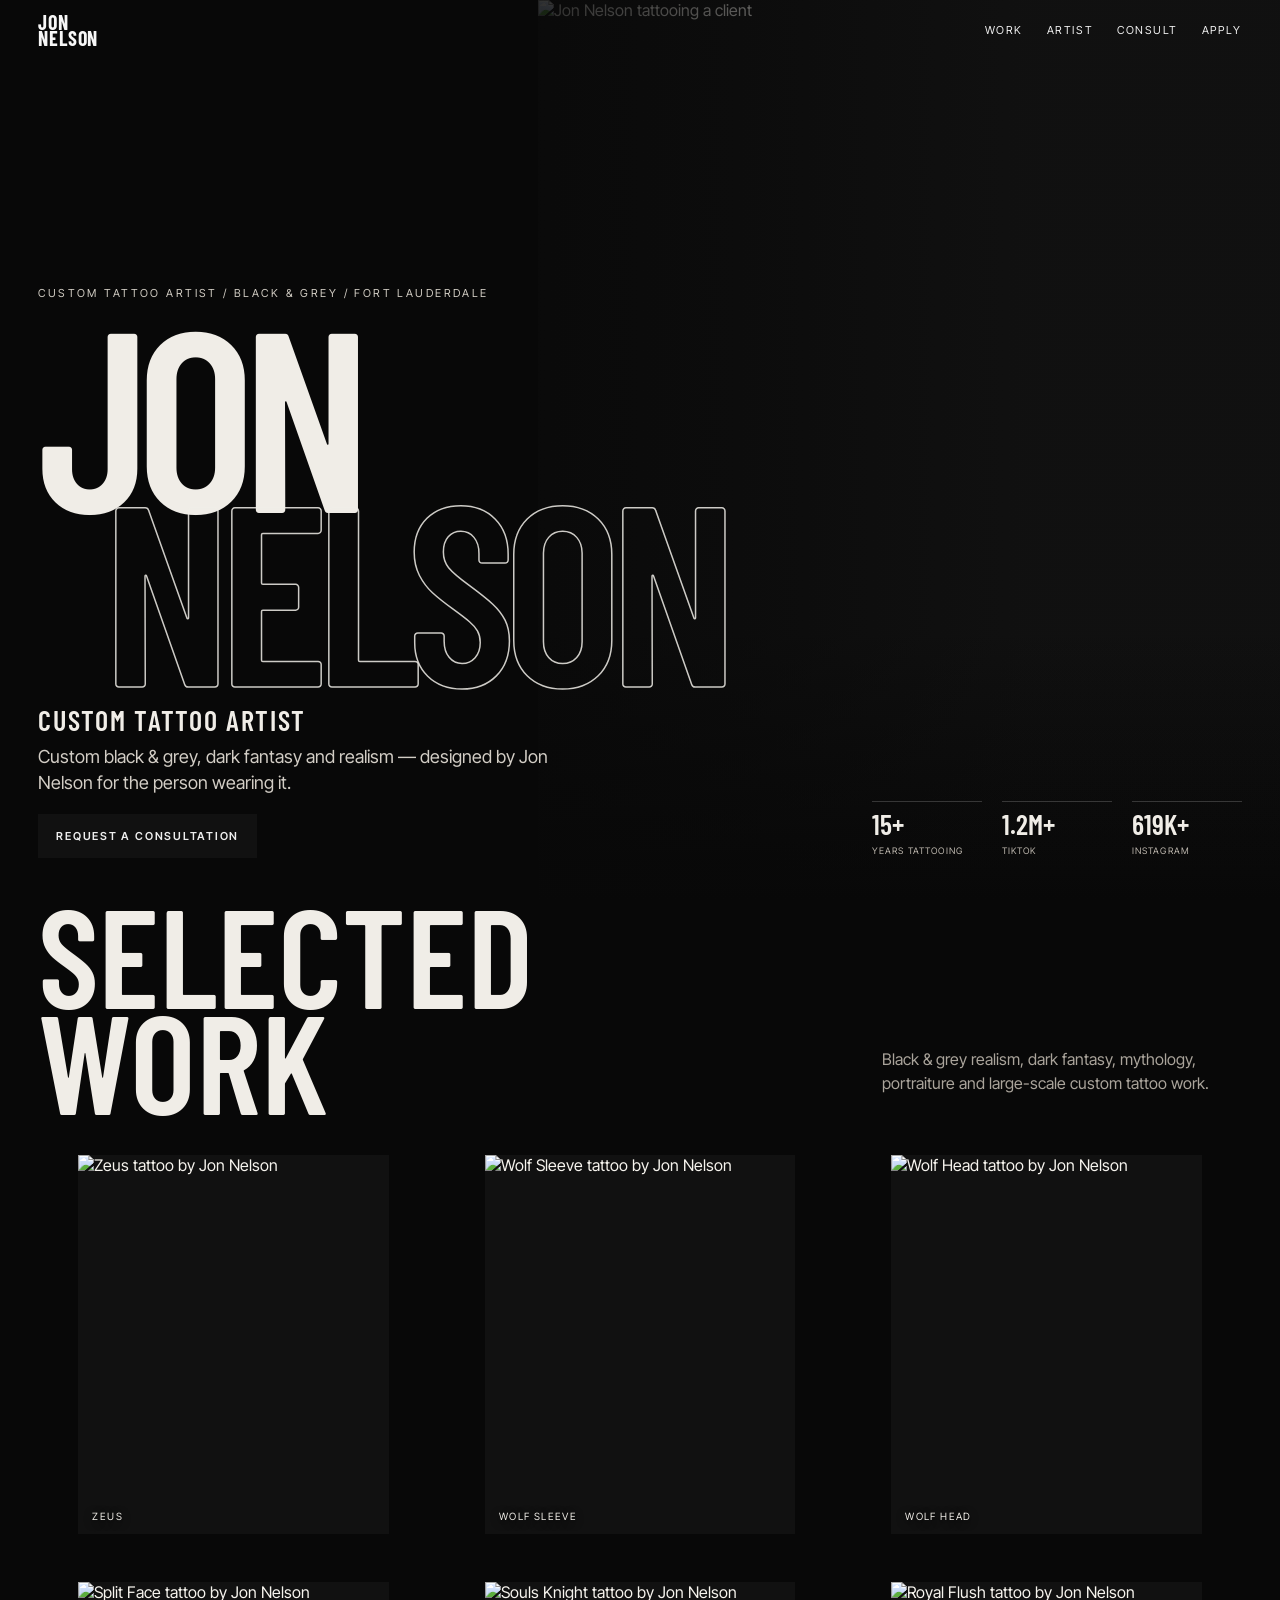
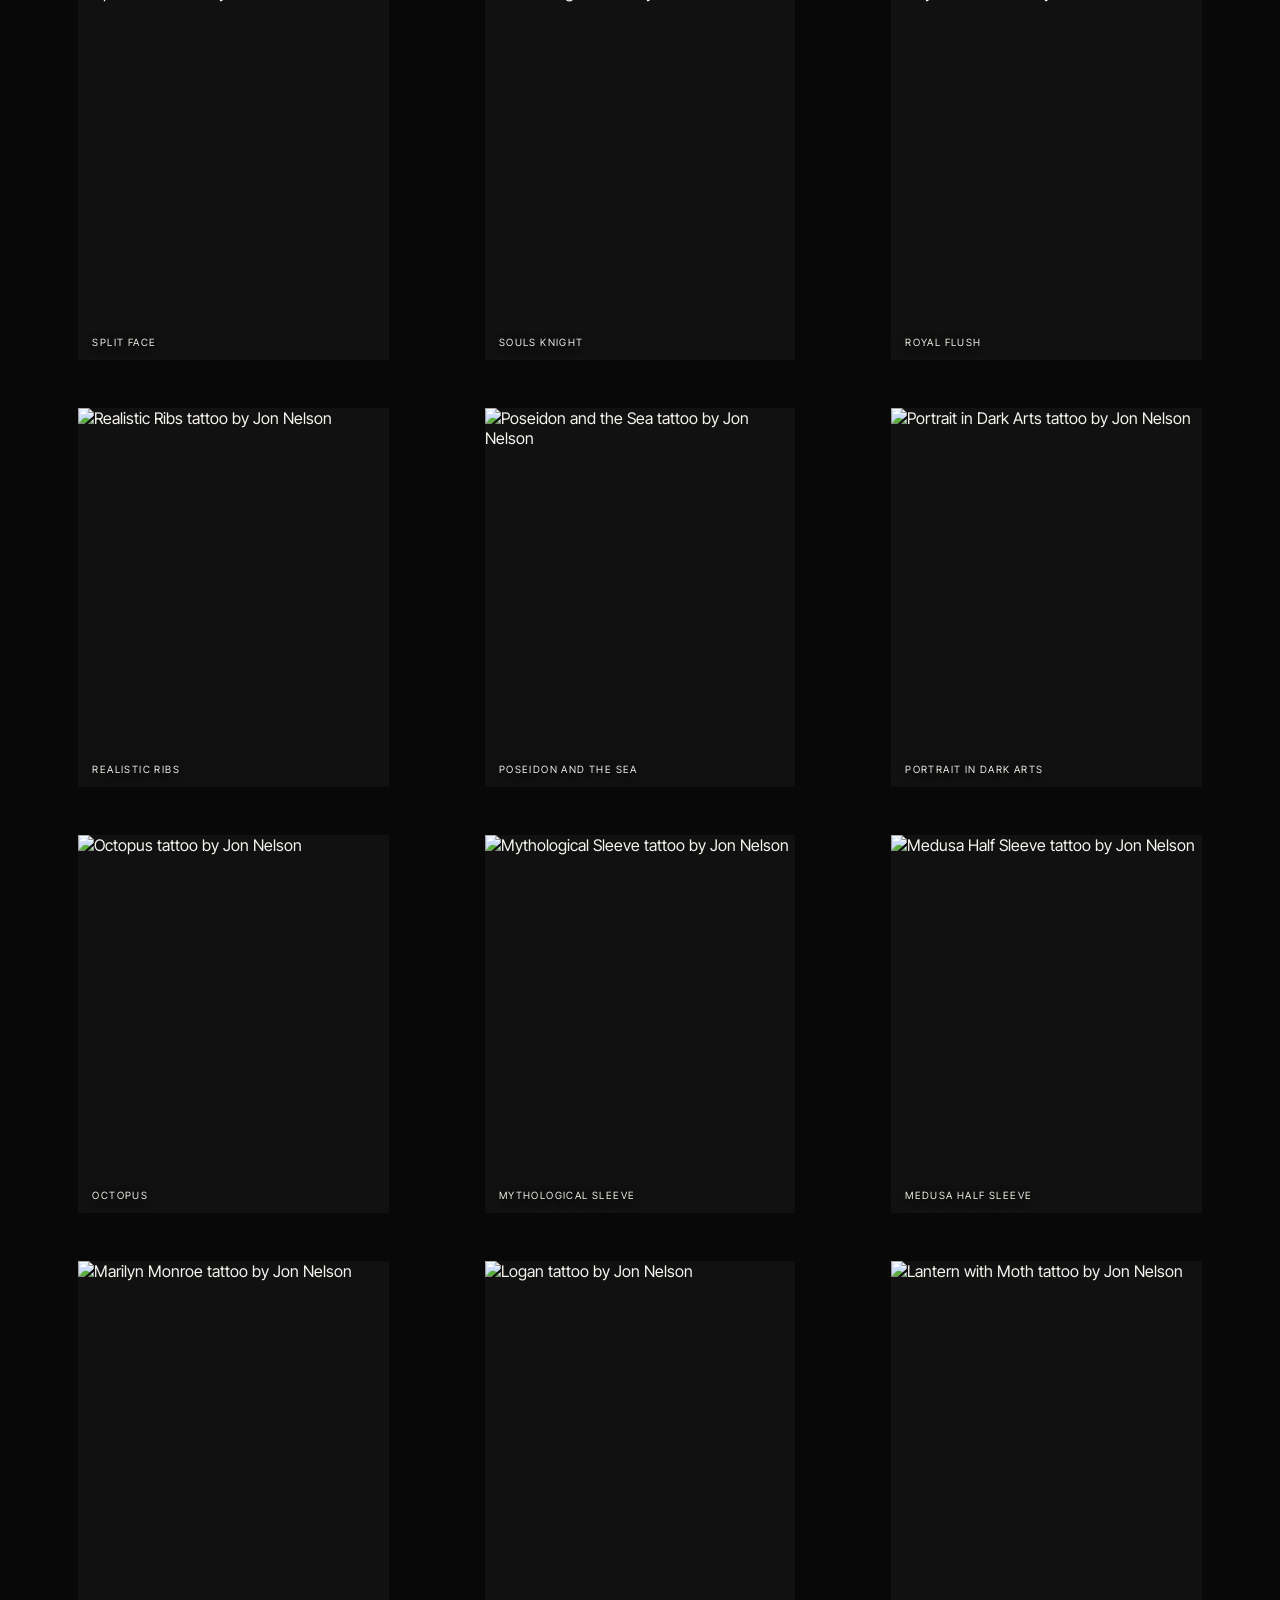
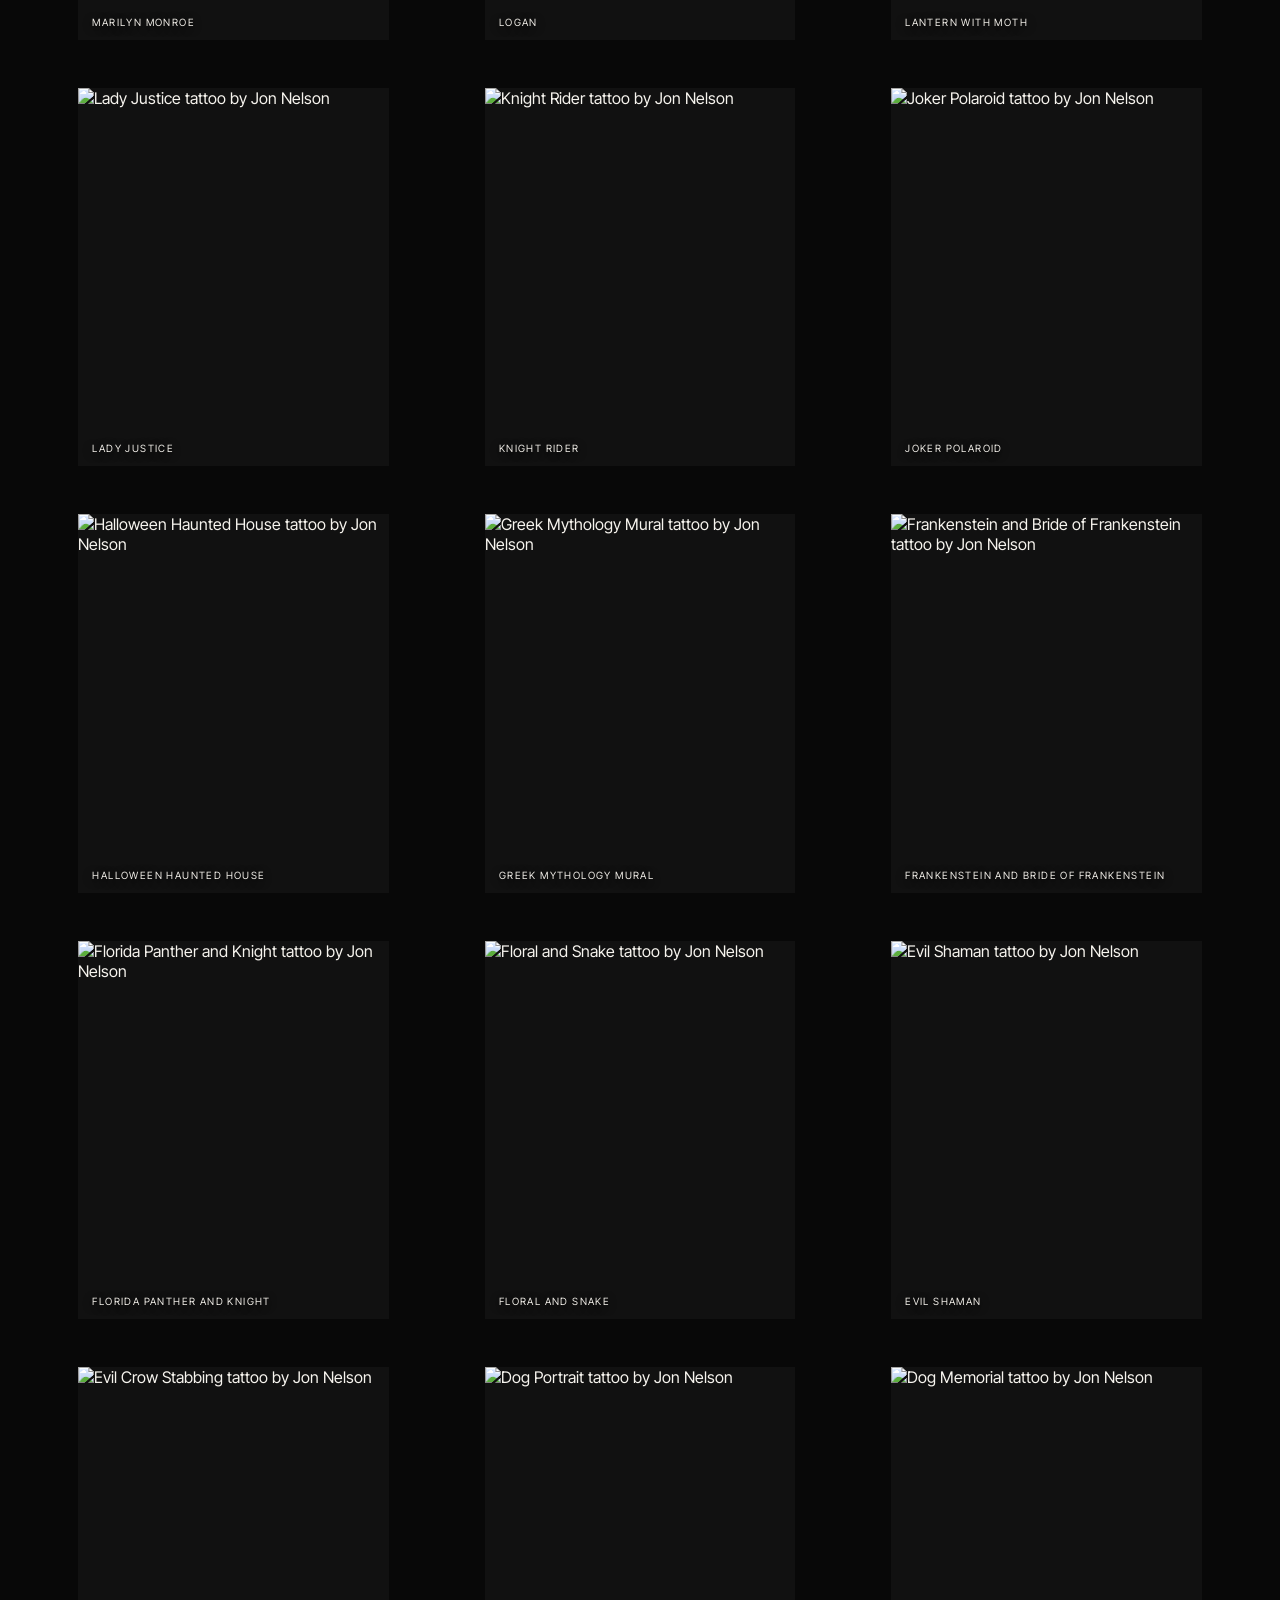
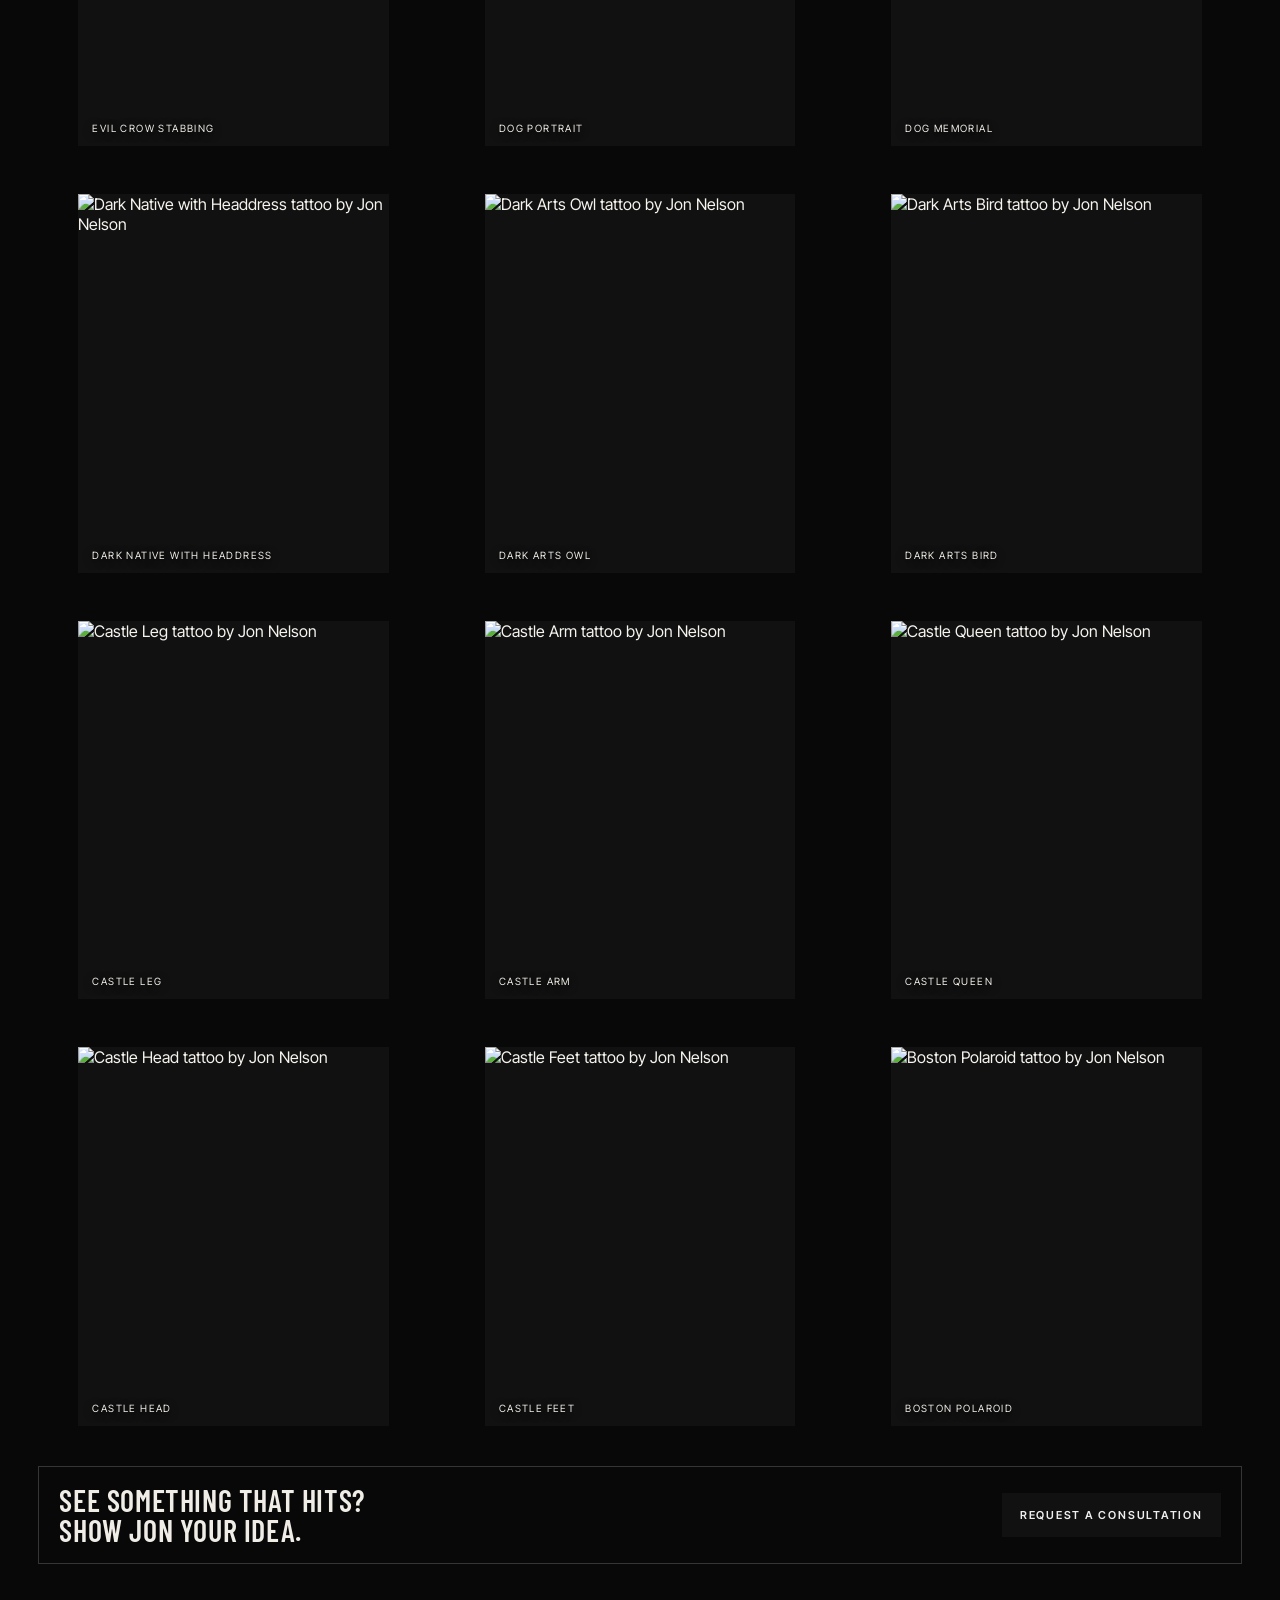
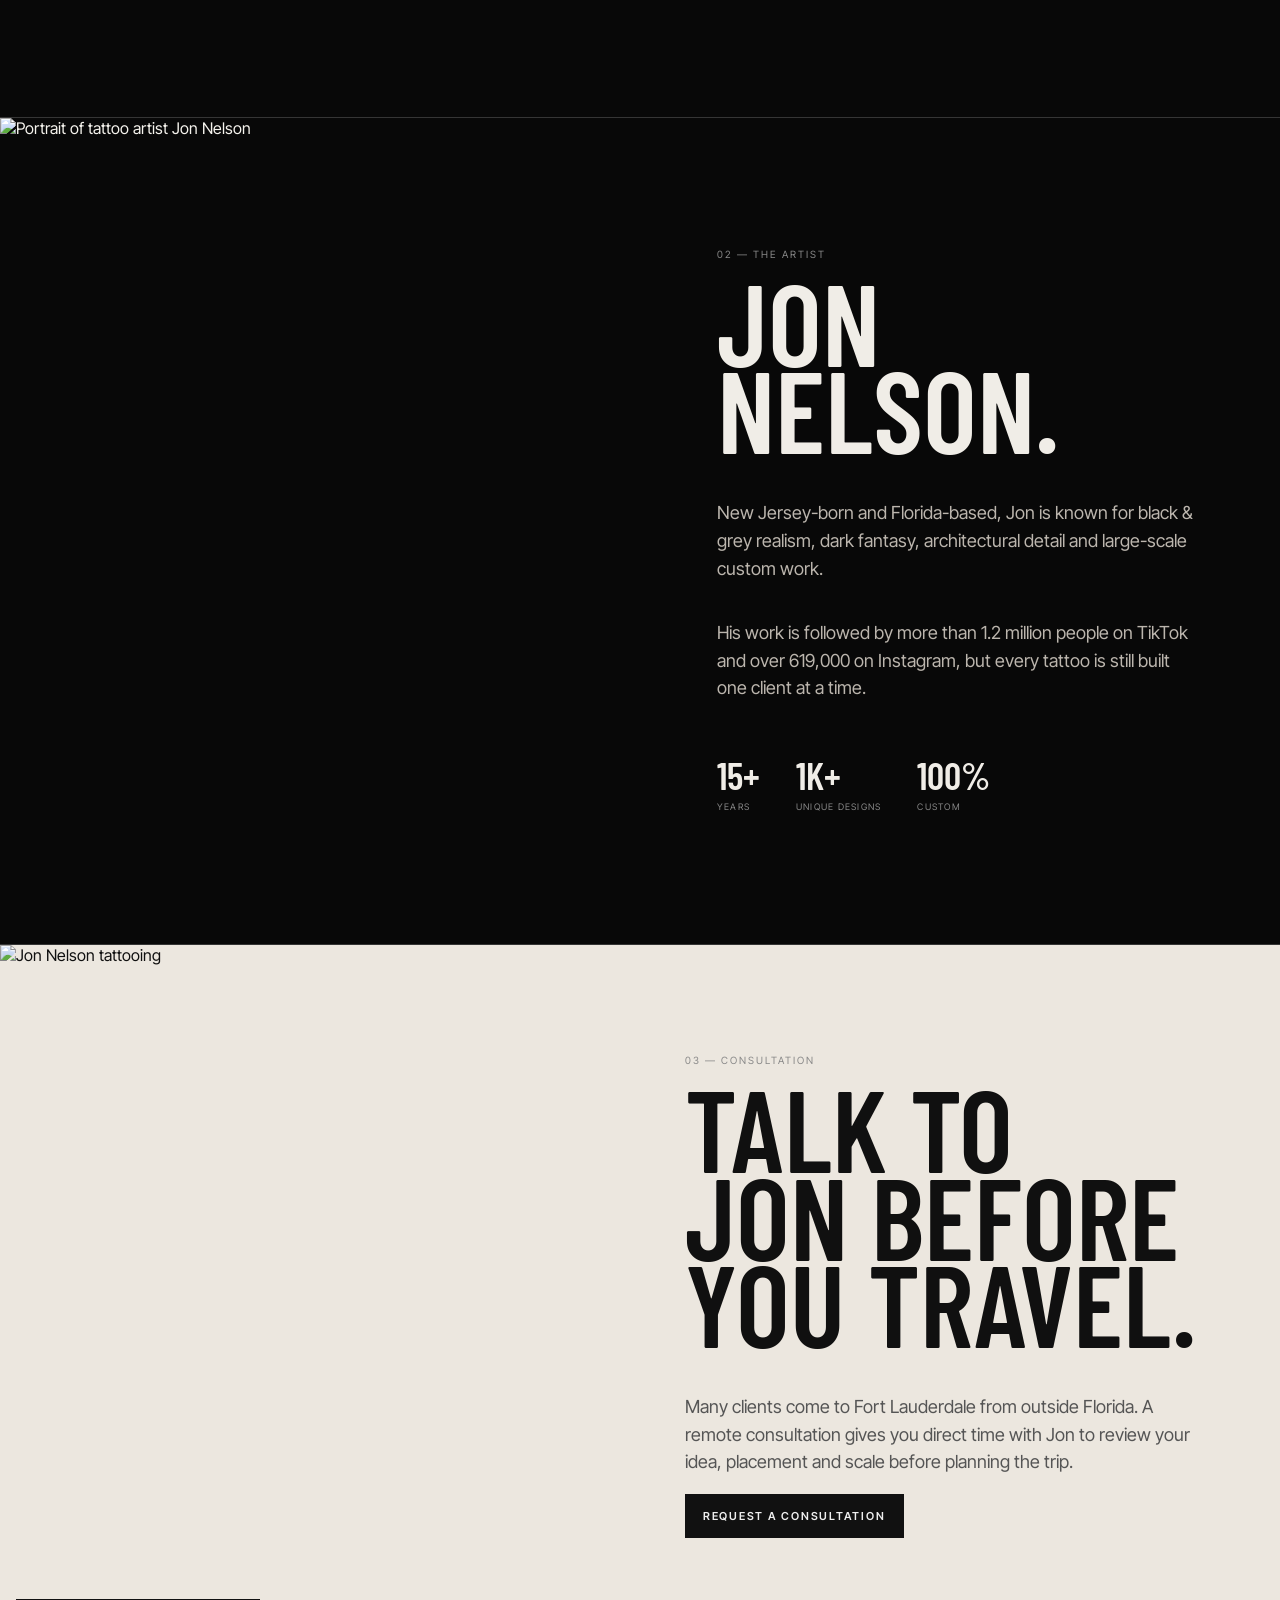
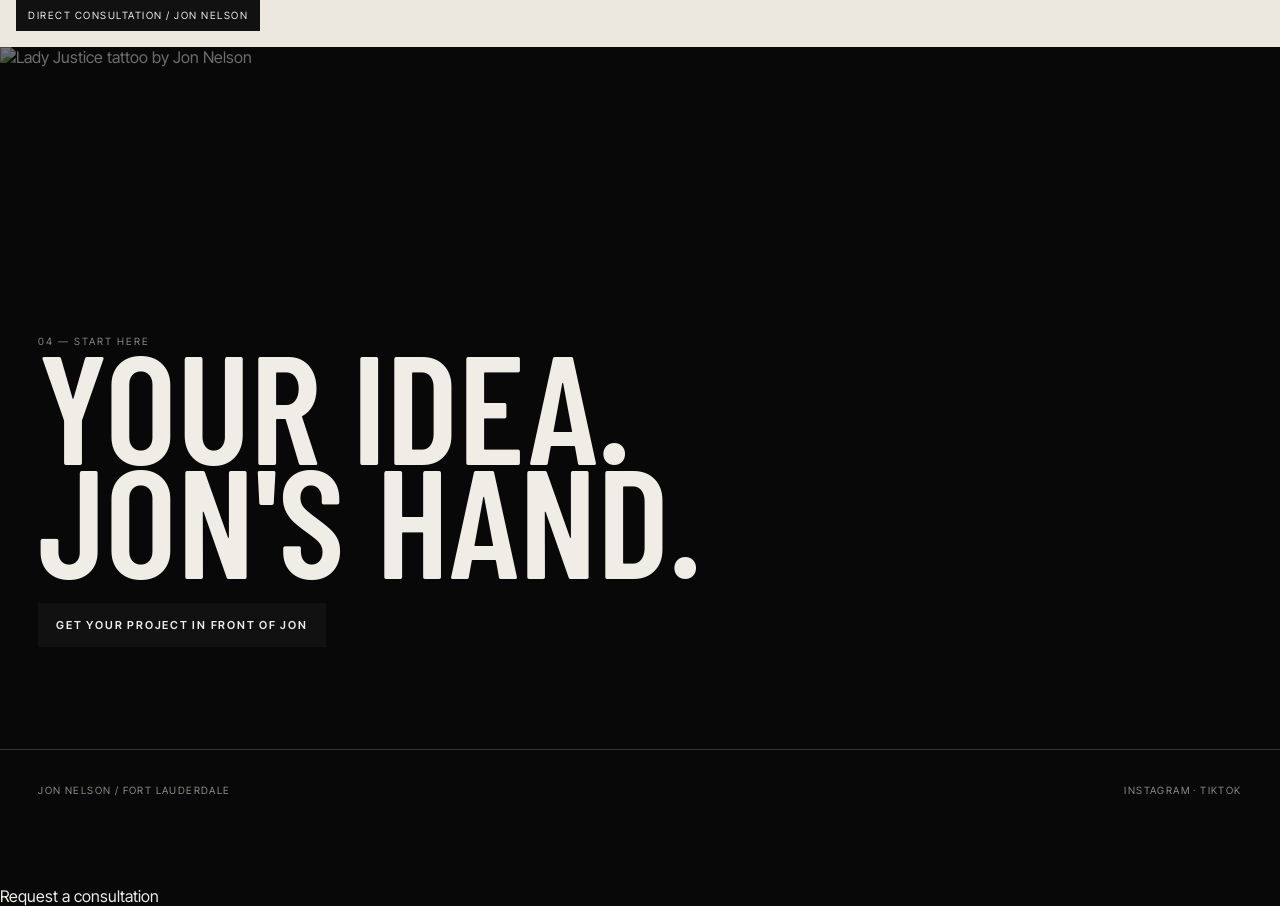
==== jon-nelson/index.html @ 8d0185c4 "jon nelson lander" ====
<!doctype html>
<html lang="en">
<head>
  <meta charset="utf-8">
  <meta name="viewport" content="width=device-width,initial-scale=1,viewport-fit=cover">
  <title>Jon Nelson — Custom Tattoo Artist</title>
  <meta name="description" content="Custom black and grey, dark fantasy and realism tattoo work by Jon Nelson in Fort Lauderdale, Florida.">
  <link rel="preconnect" href="https://fonts.googleapis.com">
  <link rel="preconnect" href="https://fonts.gstatic.com" crossorigin>
  <link href="https://fonts.googleapis.com/css2?family=Barlow+Condensed:wght@500;600;700&family=Inter+Tight:wght@300;400;500;600&display=swap" rel="stylesheet">
  <style>
    :root{--b:#080808;--w:#f0ede7;--m:#aaa49b;--l:rgba(255,255,255,.18);--a:#b89d72;--accent:#b89d72;--c:'Barlow Condensed',Arial,sans-serif;--s:'Inter Tight',Arial,sans-serif}
    *{box-sizing:border-box}
    html{scroll-behavior:smooth}
    body{margin:0;background:var(--b);color:var(--w);font-family:var(--s);overflow-x:hidden}
    body.locked{overflow:hidden}
    a{color:inherit;text-decoration:none}
    button,input,textarea,select{font:inherit}
    button{cursor:pointer}
    img{display:block}
    .nav{position:fixed;top:0;left:0;right:0;z-index:50;display:flex;justify-content:space-between;align-items:center;padding:14px clamp(16px,3vw,40px);mix-blend-mode:difference;color:#fff}
    .brand{font:700 20px/.82 var(--c);letter-spacing:.03em}
    .brand span{display:block}
    .navright{display:flex;gap:24px;align-items:center;font-size:11px;letter-spacing:.14em;text-transform:uppercase}
    .navright button{background:none;border:0;color:#fff;letter-spacing:.14em;text-transform:uppercase}
    .hero{min-height:100svh;position:relative;overflow:hidden;display:flex;align-items:flex-end}
    .heroimg{position:absolute;inset:0 0 0 42%;background:#111}
    .heroimg img{width:100%;height:100%;object-fit:cover;object-position:center 42%;filter:grayscale(.18) contrast(1.08) brightness(.78)}
    .wash{position:absolute;inset:0;background:linear-gradient(90deg,#080808 0%,rgba(8,8,8,.97) 30%,rgba(8,8,8,.55) 58%,rgba(8,8,8,.08) 80%),linear-gradient(0deg,#080808 0%,transparent 30%)}
    .heroInner{position:relative;z-index:2;width:100%;padding:120px clamp(16px,3vw,40px) 42px}
    .eyebrow{font-size:11px;letter-spacing:.22em;text-transform:uppercase;color:#d0cbc2;margin-bottom:24px}
    .hero h1{margin:0;font:600 clamp(110px,20vw,300px)/.68 var(--c);letter-spacing:-.055em;text-transform:uppercase}
    .hero h1 span{display:block}
    .hero h1 .outline{color:transparent;-webkit-text-stroke:1.5px rgba(240,237,231,.85);margin-left:clamp(18px,5vw,80px)}
    .heroBottom{margin-top:34px;display:flex;justify-content:space-between;gap:32px;align-items:end}
    .role{font:600 28px/1 var(--c);letter-spacing:.06em;text-transform:uppercase}
    .lead{max-width:540px;color:#d2cdc5;line-height:1.45;font-size:18px;margin:10px 0 18px}
    .cta{border:0;background:var(--w);color:#0a0a0a;padding:15px 18px;font-size:11px;font-weight:600;letter-spacing:.16em;text-transform:uppercase}
    .proof{display:flex;gap:20px;flex-wrap:wrap;justify-content:flex-end}
    .proof div{border-top:1px solid var(--l);padding-top:8px;min-width:110px}
    .proof strong{display:block;font:600 28px/1 var(--c)}
    .proof span{font-size:9px;letter-spacing:.13em;color:#bdb7ae}
    .manifest{padding:12vw clamp(16px,3vw,40px);border-top:1px solid var(--l)}
    .manifest p{margin:0;max-width:1250px;font:600 clamp(54px,8vw,120px)/.86 var(--c);letter-spacing:-.025em;text-transform:uppercase}
    .manifest em{font-style:normal;color:#77716a}
    .work{padding:0 clamp(16px,3vw,40px) 12vw}
    .workHead{display:flex;justify-content:space-between;align-items:end;margin-bottom:28px}
    .workHead h2{font:600 clamp(72px,11vw,160px)/.75 var(--c);margin:0;text-transform:uppercase}
    .workHead p{max-width:360px;color:var(--m);line-height:1.5}
    .galleryMeta{display:flex;align-items:center;justify-content:space-between;gap:16px;margin:0 0 18px;color:#938d85;font-size:9px;letter-spacing:.16em;text-transform:uppercase}
    .galleryControls{display:none;align-items:center;gap:8px}
    .galleryControl{width:44px;height:44px;border:1px solid rgba(255,255,255,.25);background:#111;color:#fff;font-size:21px;line-height:1}
    .grid{display:grid;grid-template-columns:repeat(12,1fr);gap:16px}
    .piece{position:relative;overflow:hidden;background:#111;aspect-ratio:.82;cursor:zoom-in;outline:none}
    .piece:focus-visible{box-shadow:0 0 0 2px var(--w),0 0 0 5px #111}
    .piece:after{content:'OPEN';position:absolute;top:10px;right:10px;padding:7px 8px;background:rgba(0,0,0,.62);border:1px solid rgba(255,255,255,.25);font-size:7px;letter-spacing:.14em;opacity:0;transform:translateY(-4px);transition:.25s}
    .piece:hover:after,.piece:focus-visible:after{opacity:1;transform:none}
    .piece img{width:100%;height:100%;object-fit:cover;filter:grayscale(.1) contrast(1.06);transition:transform .7s}
    .piece:hover img{transform:scale(1.035)}
    .p1{grid-column:1/span 7;aspect-ratio:1.15}
    .p2{grid-column:8/span 5}
    .p3{grid-column:1/span 4}
    .p4{grid-column:5/span 8;aspect-ratio:1.3}
    .p5{grid-column:1/span 4}
    .p6{grid-column:5/span 4}
    .p7{grid-column:9/span 4}
    .p8{grid-column:1/span 8;aspect-ratio:1.3}
    .p9{grid-column:9/span 4}
    .p10{grid-column:1/span 5}
    .p11{grid-column:6/span 7;aspect-ratio:1.15}
    /* GALLERY_LAYOUT_START */
    .grid .piece{grid-column:span 4;aspect-ratio:.82}
    /* GALLERY_LAYOUT_END */
    .cap{position:absolute;left:14px;right:14px;bottom:12px;font-size:10px;letter-spacing:.14em;text-transform:uppercase;text-shadow:0 2px 8px #000}
    .galleryCta{margin-top:24px;padding:18px 20px;border:1px solid var(--l);display:flex;justify-content:space-between;align-items:center;gap:20px}
    .galleryCta strong{font:600 30px/1 var(--c);text-transform:uppercase;letter-spacing:.02em}
    .artist{display:grid;grid-template-columns:1fr 1fr;min-height:92vh;border-top:1px solid var(--l);border-bottom:1px solid var(--l)}
    .artistPhoto img{width:100%;height:100%;object-fit:cover;filter:grayscale(.12) contrast(1.05)}
    .artistCopy{padding:8vw clamp(18px,6vw,90px);display:flex;flex-direction:column;justify-content:center}
    .idx{font-size:10px;letter-spacing:.2em;color:#888;text-transform:uppercase}
    .artist h2,.consult h2{font:600 clamp(72px,9vw,145px)/.76 var(--c);margin:18px 0 28px;text-transform:uppercase}
    .artist p,.consult p{font-size:18px;line-height:1.55;color:#bbb5ad;max-width:580px}
    .facts{display:flex;gap:36px;margin-top:36px}
    .facts strong{display:block;font:600 38px/1 var(--c)}
    .facts span{font-size:9px;letter-spacing:.14em;color:#888}
    .consult{display:grid;grid-template-columns:.95fr 1.05fr;gap:0;background:#ece7df;color:#101010}
    .consultVisual{min-height:78vh;position:relative}
    .consultVisual img{width:100%;height:100%;object-fit:cover;object-position:center 40%;filter:grayscale(.12)}
    .consultTag{position:absolute;left:16px;bottom:16px;background:#111;color:#eee;padding:10px 12px;font-size:10px;letter-spacing:.15em}
    .consultCopy{padding:8vw clamp(18px,6vw,90px);display:flex;flex-direction:column;justify-content:center}
    .consult p{color:#555}
    .consult .cta{background:#111;color:#eee;width:max-content}
    .final{min-height:78vh;position:relative;display:flex;align-items:flex-end;padding:8vw clamp(16px,3vw,40px)}
    .final img{position:absolute;inset:0;width:100%;height:100%;object-fit:cover;filter:grayscale(.2) brightness(.46)}
    .final:after{content:'';position:absolute;inset:0;background:linear-gradient(0deg,#080808,transparent 65%)}
    .finalIn{position:relative;z-index:2}
    .final h2{font:600 clamp(78px,12vw,180px)/.74 var(--c);margin:0 0 28px;text-transform:uppercase}
    .mobileBar{display:none}
    .modal{display:none;position:fixed;inset:0;z-index:100;background:rgba(0,0,0,.82);backdrop-filter:blur(10px)}
    .modal.open{display:block}
    .panel{position:absolute;right:0;top:0;bottom:0;width:min(720px,100%);background:#eee9e1;color:#111;padding:28px clamp(18px,5vw,60px);overflow:auto}
    .close{float:right;border:0;background:none;font-size:12px;letter-spacing:.14em}
    .panel h3{font:600 clamp(58px,8vw,100px)/.78 var(--c);text-transform:uppercase;margin:70px 0 18px}
    .panel p{color:#555;line-height:1.5}
    .form{display:grid;grid-template-columns:1fr 1fr;gap:18px 16px;margin-top:28px}
    .form label{font-size:10px;letter-spacing:.12em;color:#666}
    .form input,.form textarea,.form select{display:block;width:100%;border:0;border-bottom:1px solid #999;background:transparent;padding:10px 0;font-size:16px;color:#111;outline:0}
    .full{grid-column:1/-1}
    .send{margin-top:24px;border:0;background:#111;color:#fff;padding:14px 16px;font-size:11px;letter-spacing:.15em;text-transform:uppercase}
    .surveyTop{margin-top:62px}
    .surveyKicker{font-size:9px;letter-spacing:.18em;text-transform:uppercase;color:#777;margin-bottom:10px}
    .surveyProgress{height:2px;background:#c9c4bc;margin:0 0 34px;overflow:hidden}
    .surveyProgress span{display:block;height:100%;width:25%;background:#111;transition:width .3s ease}
    .surveyStep{display:none}
    .surveyStep.active{display:block}
    .surveyStep h3{font:600 clamp(48px,7vw,84px)/.84 var(--c);margin:0 0 14px;text-transform:uppercase}
    .surveyStep p{margin:0 0 22px;color:#625e58;max-width:560px}
    .surveyAnswers{display:grid;gap:10px}
    .surveyAnswer{width:100%;text-align:left;border:1px solid #b8b2aa;background:transparent;color:#111;padding:16px 46px 16px 16px;position:relative;font-size:15px}
    .surveyAnswer:after{content:'›';position:absolute;right:16px;top:50%;transform:translateY(-52%);font-size:25px}
    .surveyAnswer:hover,.surveyAnswer:focus-visible{background:#111;color:#fff;border-color:#111}
    .surveyBack{margin-top:18px;border:0;background:transparent;padding:0;color:#777;font-size:10px;letter-spacing:.14em;text-transform:uppercase}
    .surveyStatus{display:none;margin:0 0 18px;padding:12px 14px;border:1px solid #c4beb5;font-size:12px;line-height:1.45;color:#555}
    .surveyStatus.show{display:block}
    .contactGrid{display:grid;grid-template-columns:1fr 1fr;gap:18px 16px}
    .contactGrid label{font-size:9px;letter-spacing:.13em;color:#666;text-transform:uppercase}
    .contactGrid input,.contactGrid textarea,.contactGrid select{display:block;width:100%;border:0;border-bottom:1px solid #999;background:transparent;padding:10px 0;font-size:16px;color:#111;outline:0}
    .contactGrid textarea{resize:vertical;min-height:82px}
    .contactGrid .wide{grid-column:1/-1}
    .uploadBox{border:1px dashed #aaa!important;padding:16px!important;margin-top:8px;background:#f5f1eb!important}
    .uploadHelp{display:block;margin-top:7px;font-size:10px;line-height:1.4;letter-spacing:0;text-transform:none;color:#777}
    .surveySubmit{width:100%;margin-top:20px;border:0;background:#111;color:#fff;padding:16px;font-size:11px;font-weight:600;letter-spacing:.15em;text-transform:uppercase}
    .surveyFine{margin-top:10px!important;font-size:10px!important;color:#777!important}
    .surveyDisqualified{display:none;padding-top:8px}
    .surveyDisqualified.active{display:block}
    .surveyDisqualified h3{font:600 clamp(52px,7vw,86px)/.84 var(--c);margin:0 0 18px;text-transform:uppercase}
    .surveyDisqualified p{font-size:16px;line-height:1.55;color:#5f5a54;max-width:560px;margin:0 0 14px}
    .dqNote{border-top:1px solid #c9c3ba;margin-top:24px;padding-top:18px;font-size:11px!important;color:#777!important}
    .dqActions{display:flex;gap:10px;flex-wrap:wrap;margin-top:26px}
    .dqPrimary{border:0;background:#111;color:#fff;padding:15px 18px;font-size:10px;font-weight:600;letter-spacing:.15em;text-transform:uppercase}
    .dqSecondary{border:1px solid #aaa49b;background:transparent;color:#111;padding:15px 18px;font-size:10px;font-weight:600;letter-spacing:.15em;text-transform:uppercase}
    .lightbox{position:fixed;inset:0;z-index:140;background:rgba(0,0,0,.96);display:grid;place-items:center;opacity:0;visibility:hidden;transition:opacity .22s,visibility .22s}
    .lightbox.open{opacity:1;visibility:visible}
    .lightboxStage{position:relative;width:100%;height:100%;display:grid;place-items:center;padding:56px 70px 76px}
    .lightboxImage{max-width:100%;max-height:calc(100svh - 132px);width:auto;height:auto;object-fit:contain;box-shadow:0 18px 60px rgba(0,0,0,.55)}
    .lightboxClose{position:absolute;top:max(14px,env(safe-area-inset-top));right:16px;z-index:3;width:46px;height:46px;border:1px solid rgba(255,255,255,.32);background:rgba(0,0,0,.55);color:#fff;font-size:23px;line-height:1}
    .lightboxNav{position:absolute;top:50%;transform:translateY(-50%);z-index:3;width:52px;height:70px;border:1px solid rgba(255,255,255,.26);background:rgba(0,0,0,.48);color:#fff;font-size:38px;line-height:1}
    .lightboxPrev{left:14px}
    .lightboxNext{right:14px}
    .lightboxInfo{position:absolute;left:18px;right:18px;bottom:max(18px,env(safe-area-inset-bottom));display:flex;justify-content:space-between;align-items:end;gap:18px;font-size:9px;letter-spacing:.15em;text-transform:uppercase;color:#aaa49b}
    .lightboxCaption{color:#f0ede7;font-size:11px}
    footer{padding:34px clamp(16px,3vw,40px) 90px;display:flex;justify-content:space-between;gap:20px;border-top:1px solid var(--l);font-size:10px;letter-spacing:.14em;color:#918c84;text-transform:uppercase}
    @media(max-width:700px){
      .nav{padding:12px 16px}.navright a{display:none}.navright{gap:0}.navright button{display:none}
      .hero{min-height:100svh}.heroimg{inset:6% 0 0 0}.heroimg img{object-position:58% 34%;filter:grayscale(.12) contrast(1.05) brightness(.72)}
      .wash{background:linear-gradient(180deg,rgba(8,8,8,.7) 0%,rgba(8,8,8,.12) 37%,rgba(8,8,8,.22) 58%,#080808 92%)}
      .heroInner{padding:88px 16px 92px}.eyebrow{font-size:9px;max-width:280px;margin-bottom:14px;text-shadow:0 2px 8px #000}
      .hero h1{font-size:clamp(84px,31vw,126px);line-height:.7;text-shadow:0 4px 20px rgba(0,0,0,.35)}
      .hero h1 .outline{margin-left:6px;-webkit-text-stroke:1px rgba(240,237,231,.9)}
      .heroBottom{display:block;margin-top:18px}.role{font-size:22px}.lead{font-size:15px;max-width:95%;margin:7px 0 13px;text-shadow:0 2px 10px #000}
      .proof{justify-content:flex-start;gap:7px;margin-top:14px}.proof div{min-width:0;background:rgba(0,0,0,.42);backdrop-filter:blur(6px);border:1px solid rgba(255,255,255,.15);padding:7px 8px}.proof strong{font-size:20px}.proof span{font-size:7px}
      .manifest{padding:26vw 16px}.manifest p{font-size:clamp(46px,15vw,68px)}
      .work{padding:0 0 24vw}.workHead{display:block;padding:0 16px;margin-bottom:14px}.workHead h2{font-size:76px}.workHead p{font-size:14px}
      .galleryMeta{padding:0 16px;margin-bottom:11px}.galleryMeta .desktopHint{display:none}.galleryControls{display:flex}.galleryControl{width:42px;height:42px}
      .grid{display:flex;gap:12px;overflow-x:auto;overscroll-behavior-x:contain;scroll-snap-type:x mandatory;scroll-padding:16px;padding:3px 16px 14px;-webkit-overflow-scrolling:touch;scrollbar-width:none;touch-action:pan-x}
      .grid::-webkit-scrollbar{display:none}
      .piece,.p1,.p2,.p3,.p4,.p5,.p6,.p7,.p8,.p9,.p10,.p11{flex:0 0 calc(100vw - 52px);max-width:calc(100vw - 52px);grid-column:auto;aspect-ratio:.78;margin:0;transform:none;scroll-snap-align:center;scroll-snap-stop:always}
      .piece:after{content:'TAP TO OPEN';opacity:1;transform:none;top:9px;right:9px;background:rgba(0,0,0,.52)}
      .piece:hover img{transform:none}.piece img{filter:grayscale(.04) contrast(1.04)}
      .cap{font-size:8px;left:10px;right:10px;bottom:10px}
      .galleryCta{margin:12px 16px 0;display:block;padding:17px}.galleryCta strong{display:block;font-size:29px;margin-bottom:13px}
      .artist,.consult{grid-template-columns:1fr}.artistPhoto{height:62vh}.artistCopy,.consultCopy{padding:22vw 16px}.artist h2,.consult h2{font-size:74px}.artist p,.consult p{font-size:16px}.facts{gap:18px;flex-wrap:wrap}.consultVisual{min-height:60vh}
      .final{min-height:82svh;padding:20vw 16px 110px}.final h2{font-size:80px}
      .mobileBar{display:block;position:fixed;left:12px;right:12px;bottom:max(12px,env(safe-area-inset-bottom));z-index:60;border:0;background:#eee9e1;color:#111;padding:15px;font-size:10px;font-weight:600;letter-spacing:.15em;text-transform:uppercase;box-shadow:0 12px 34px rgba(0,0,0,.45)}
      .form{grid-template-columns:1fr}.full{grid-column:auto}.panel{padding:18px 16px 36px}.surveyTop{margin-top:48px}.surveyProgress{margin-bottom:28px}.surveyStep h3{font-size:52px}.surveyAnswer{padding:15px 42px 15px 14px}.contactGrid{grid-template-columns:1fr;gap:16px}.contactGrid .wide{grid-column:auto}footer{display:grid;padding-bottom:100px}
      .lightboxStage{padding:58px 10px 92px}.lightboxImage{max-height:calc(100svh - 150px);max-width:100%}
      .lightboxNav{top:auto;bottom:max(23px,env(safe-area-inset-bottom));transform:none;width:48px;height:48px;font-size:31px}
      .lightboxPrev{left:14px}.lightboxNext{right:14px}
      .lightboxInfo{left:72px;right:72px;bottom:max(27px,calc(env(safe-area-inset-bottom) + 4px));display:block;text-align:center}.lightboxCaption{display:block;margin-bottom:4px;font-size:10px;white-space:nowrap;overflow:hidden;text-overflow:ellipsis}
    }

    /* --- inline survey (no JS) --- */
    .survey-wrap{margin-top:38px;max-width:620px}
    .surveyStep{display:block;margin:0 0 46px}
    .surveyStep:last-child{margin-bottom:0}
    .surveyStep h3{font:600 clamp(30px,4vw,46px)/.92 var(--c);margin:0 0 12px;text-transform:uppercase;color:#101010}
    .surveyStep p{margin:0 0 18px;color:#625e58;max-width:560px;font-size:16px}
    .surveyAnswers{display:grid;gap:10px}
    .surveyAnswer{width:100%;text-align:left;border:1px solid #b8b2aa;background:transparent;color:#111;padding:16px 46px 16px 16px;position:relative;font-size:15px;cursor:pointer}
    .surveyAnswer:after{content:'\203A';position:absolute;right:16px;top:50%;transform:translateY(-52%);font-size:25px}
    .surveyAnswer:hover,.surveyAnswer:focus-visible{background:#111;color:#fff;border-color:#111}
    .surveyDisqualified{display:none}
    a.cta,a.applyLink,a.mobileBar{display:inline-block;text-decoration:none;text-align:center}
    a.cta{background:#111;color:#eee;width:max-content}

    /* --- factory survey skin (applies after import; #estimate wins on specificity) --- */
    #estimate .fx-card{max-width:none;margin:0;padding:0;background:transparent;color:#101010;box-shadow:none;font:400 16px/1.6 var(--s);text-align:left}
    #estimate .fx-prog{display:flex;gap:0;height:2px;background:#c9c4bc;margin:0 0 34px}
    #estimate .fx-prog span{height:2px;background:transparent}
    #estimate .fx-prog span.on{background:#111}
    #estimate .fx-step{margin:0 0 10px;font-size:9px;font-weight:600;letter-spacing:.18em;text-transform:uppercase;color:#777}
    #estimate .fx-card h3{margin:0 0 14px;font:600 clamp(38px,5.4vw,64px)/.84 var(--c);letter-spacing:0;text-transform:uppercase;color:#101010}
    #estimate .fx-opts{display:grid;grid-template-columns:1fr;gap:10px}
    #estimate .fx-opt{display:block;min-height:0;padding:16px 46px 16px 16px;position:relative;background:transparent;border:1px solid #b8b2aa;color:#111;font:400 15px/1.35 var(--s);letter-spacing:0;text-align:left;transition:.16s}
    #estimate .fx-opt:after{content:'\203A';position:absolute;right:16px;top:50%;transform:translateY(-52%);font-size:25px;line-height:1}
    #estimate .fx-opt:hover{background:#111;color:#fff;border-color:#111}
    #estimate .fx-opt:focus-visible,#estimate .fx-btn:focus-visible{outline:2px solid #111;outline-offset:2px}
    #estimate .fx-form{display:grid;grid-template-columns:1fr 1fr;gap:18px 16px}
    #estimate .fx-form h3,#estimate .fx-form>p{grid-column:1/-1;margin-bottom:4px}
    #estimate .fx-field{font-size:9px;font-weight:500;letter-spacing:.13em;text-transform:uppercase;color:#666}
    #estimate .fx-field:has(textarea){grid-column:1/-1}
    #estimate .fx-field input,#estimate .fx-field textarea{margin-top:4px;border:0;border-bottom:1px solid #999;background:transparent;padding:10px 0;font:400 16px/1.4 var(--s);color:#111;letter-spacing:0;text-transform:none}
    #estimate .fx-field input:focus,#estimate .fx-field textarea:focus{outline:0;border-bottom-color:#111;box-shadow:none}
    #estimate .fx-btn{grid-column:1/-1;width:100%;min-height:0;border:0;background:#111;color:#fff;padding:16px;font:600 11px/1 var(--s);letter-spacing:.15em;text-transform:uppercase}
    #estimate .fx-btn:hover{filter:none;background:#000}
    #estimate .fx-back{margin-top:18px;color:#777;font-size:10px;letter-spacing:.14em;text-transform:uppercase}
    #estimate .fx-consent,#estimate .fx-consent-submit,#estimate .fx-consent-note,#estimate .fx-optional{grid-column:1/-1;color:#777;font-size:10px;line-height:1.6}
    #estimate .fx-done h3{font-size:clamp(38px,5.4vw,64px)}
    #estimate .fx-done p{color:#5f5a54}
    #estimate .fx-err{color:#8a1c1c;font-size:12px;grid-column:1/-1}
    @media(max-width:900px){#estimate .fx-form{grid-template-columns:1fr}}

    /* --- sliding consultation panel (CSS :target, no JS) --- */
    #estimate{position:fixed;top:0;right:0;bottom:0;width:min(720px,100%);z-index:200;
      background:#eee9e1;color:#111;padding:92px clamp(18px,5vw,60px) 72px;overflow-y:auto;
      -webkit-overflow-scrolling:touch;max-width:none;margin:0;
      transform:translateX(102%);visibility:hidden;
      transition:transform .42s cubic-bezier(.16,1,.3,1),visibility .42s;
      box-shadow:-30px 0 80px rgba(0,0,0,.45)}
    #estimate:target{transform:none;visibility:visible}
    .panelScrim{position:fixed;inset:0;z-index:190;background:rgba(0,0,0,.82);
      backdrop-filter:blur(10px);opacity:0;visibility:hidden;
      transition:opacity .32s,visibility .32s}
    #estimate:target ~ .panelScrim{opacity:1;visibility:visible}
    .panelClose{position:fixed;top:24px;right:24px;z-index:210;
      font:600 10px/1 var(--s);letter-spacing:.16em;text-transform:uppercase;
      color:#111;text-decoration:none;padding:13px 16px;border:1px solid #b8b2aa;background:transparent;
      opacity:0;visibility:hidden;pointer-events:none;transition:opacity .32s,visibility .32s}
    #estimate:target ~ .panelClose{opacity:1;visibility:visible;pointer-events:auto}
    .panelClose:hover{background:#111;color:#eee9e1;border-color:#111}
    @media(max-width:760px){
      #estimate{width:100%;padding:80px 18px 96px}
      .panelClose{top:16px;right:14px;padding:11px 13px}
    }
    @media(prefers-reduced-motion:reduce){#estimate,.panelScrim,.panelClose{transition:none}}
  </style>
</head>
<body>
  <header class="nav">
    <a class="brand" href="#top"><span>JON</span><span>NELSON</span></a>
    <div class="navright"><a href="#work">Work</a><a href="#artist">Artist</a><a href="#consult">Consult</a><a class="applyLink" href="#estimate">Apply</a></div>
  </header>

  <main id="top">
    <section class="hero">
      <div class="heroimg"><img src="https://cdn.prod.website-files.com/6692f96bc16e92e88e87f089/669308e9c16e92e88e90746f_IMG_2798.jpg" alt="Jon Nelson tattooing a client" fetchpriority="high"></div>
      <div class="wash"></div>
      <div class="heroInner">
        <div class="eyebrow">CUSTOM TATTOO ARTIST / BLACK &amp; GREY / FORT LAUDERDALE</div>
        <h1><span>JON</span><span class="outline">NELSON</span></h1>
        <div class="heroBottom">
          <div>
            <div class="role">CUSTOM TATTOO ARTIST</div>
            <p class="lead">Custom black &amp; grey, dark fantasy and realism — designed by Jon Nelson for the person wearing it.</p>
            <a class="cta" href="#estimate">Request a consultation</a>
          </div>
          <div class="proof"><div><strong>15+</strong><span>YEARS TATTOOING</span></div><div><strong>1.2M+</strong><span>TIKTOK</span></div><div><strong>619K+</strong><span>INSTAGRAM</span></div></div>
        </div>
      </div>
    </section>

    <section class="work" id="work">
      <div class="workHead"><h2>SELECTED<br>WORK</h2><p>Black &amp; grey realism, dark fantasy, mythology, portraiture and large-scale custom tattoo work.</p></div>
      <div class="grid" id="gallery" aria-label="Jon Nelson tattoo gallery">
        <figure class="piece" tabindex="0" role="button" aria-label="Open Zeus tattoo full screen"><img src="https://cdn.prod.website-files.com/6692f96cc16e92e88e87f0fe/67035af0cdec0bfd099ef252_Zeus.jpg" alt="Zeus tattoo by Jon Nelson" decoding="async"><figcaption class="cap">Zeus</figcaption></figure>
        <figure class="piece" tabindex="0" role="button" aria-label="Open Wolf Sleeve tattoo full screen"><img src="https://cdn.prod.website-files.com/6692f96cc16e92e88e87f0fe/67035ae302d63e122590d3e3_Wolf-sleeve.jpg" alt="Wolf Sleeve tattoo by Jon Nelson" decoding="async"><figcaption class="cap">Wolf Sleeve</figcaption></figure>
        <figure class="piece" tabindex="0" role="button" aria-label="Open Wolf Head tattoo full screen"><img src="https://cdn.prod.website-files.com/6692f96cc16e92e88e87f0fe/67035ad6404ce79e83c10bf6_Wolf-head.jpg" alt="Wolf Head tattoo by Jon Nelson" loading="lazy" decoding="async"><figcaption class="cap">Wolf Head</figcaption></figure>
        <figure class="piece" tabindex="0" role="button" aria-label="Open Split Face tattoo full screen"><img src="https://cdn.prod.website-files.com/6692f96cc16e92e88e87f0fe/67035ac720acda10a77e8589_Split-Face.jpg" alt="Split Face tattoo by Jon Nelson" loading="lazy" decoding="async"><figcaption class="cap">Split Face</figcaption></figure>
        <figure class="piece" tabindex="0" role="button" aria-label="Open Souls Knight tattoo full screen"><img src="https://cdn.prod.website-files.com/6692f96cc16e92e88e87f0fe/67035ab61aabc4e77fa479be_Souls-knight.jpg" alt="Souls Knight tattoo by Jon Nelson" loading="lazy" decoding="async"><figcaption class="cap">Souls Knight</figcaption></figure>
        <figure class="piece" tabindex="0" role="button" aria-label="Open Royal Flush tattoo full screen"><img src="https://cdn.prod.website-files.com/6692f96cc16e92e88e87f0fe/66e7dc42d7f189eddc1bc1de_1E1548DD-E649-4301-B8E7-539B4FD2F8A2.jpg" alt="Royal Flush tattoo by Jon Nelson" loading="lazy" decoding="async"><figcaption class="cap">Royal Flush</figcaption></figure>
        <figure class="piece" tabindex="0" role="button" aria-label="Open Realistic Ribs tattoo full screen"><img src="https://cdn.prod.website-files.com/6692f96cc16e92e88e87f0fe/67035a97dd4a4de648d1af92_Realistic-ribs.jpg" alt="Realistic Ribs tattoo by Jon Nelson" loading="lazy" decoding="async"><figcaption class="cap">Realistic Ribs</figcaption></figure>
        <figure class="piece" tabindex="0" role="button" aria-label="Open Poseidon and the Sea tattoo full screen"><img src="https://cdn.prod.website-files.com/6692f96cc16e92e88e87f0fe/67035a88cdec0bfd099ea2d8_Poseidon-and-the-sea.jpg" alt="Poseidon and the Sea tattoo by Jon Nelson" loading="lazy" decoding="async"><figcaption class="cap">Poseidon and the Sea</figcaption></figure>
        <figure class="piece" tabindex="0" role="button" aria-label="Open Portrait in Dark Arts tattoo full screen"><img src="https://cdn.prod.website-files.com/6692f96cc16e92e88e87f0fe/67035a75232dd3a20cd0b42d_Portrait-in-dark-arts.jpg" alt="Portrait in Dark Arts tattoo by Jon Nelson" loading="lazy" decoding="async"><figcaption class="cap">Portrait in Dark Arts</figcaption></figure>
        <figure class="piece" tabindex="0" role="button" aria-label="Open Octopus tattoo full screen"><img src="https://cdn.prod.website-files.com/6692f96cc16e92e88e87f0fe/67035a5e02d63e1225905f2d_Octopus.jpg" alt="Octopus tattoo by Jon Nelson" loading="lazy" decoding="async"><figcaption class="cap">Octopus</figcaption></figure>
        <figure class="piece" tabindex="0" role="button" aria-label="Open Mythological Sleeve tattoo full screen"><img src="https://cdn.prod.website-files.com/6692f96cc16e92e88e87f0fe/67035a47f3d399bda4a17adf_Mythological-sleeve.jpg" alt="Mythological Sleeve tattoo by Jon Nelson" loading="lazy" decoding="async"><figcaption class="cap">Mythological Sleeve</figcaption></figure>
        <figure class="piece" tabindex="0" role="button" aria-label="Open Medusa Half Sleeve tattoo full screen"><img src="https://cdn.prod.website-files.com/6692f96cc16e92e88e87f0fe/67035a3845bc5499cb7f53a8_Medusa-half-sleeve.jpg" alt="Medusa Half Sleeve tattoo by Jon Nelson" loading="lazy" decoding="async"><figcaption class="cap">Medusa Half Sleeve</figcaption></figure>
        <figure class="piece" tabindex="0" role="button" aria-label="Open Marilyn Monroe tattoo full screen"><img src="https://cdn.prod.website-files.com/6692f96cc16e92e88e87f0fe/67035a26404ce79e83c06f65_marilyn-monroe.jpg" alt="Marilyn Monroe tattoo by Jon Nelson" loading="lazy" decoding="async"><figcaption class="cap">Marilyn Monroe</figcaption></figure>
        <figure class="piece" tabindex="0" role="button" aria-label="Open Logan tattoo full screen"><img src="https://cdn.prod.website-files.com/6692f96cc16e92e88e87f0fe/670359bbde1040801b3c09d4_Logan.jpg" alt="Logan tattoo by Jon Nelson" loading="lazy" decoding="async"><figcaption class="cap">Logan</figcaption></figure>
        <figure class="piece" tabindex="0" role="button" aria-label="Open Lantern with Moth tattoo full screen"><img src="https://cdn.prod.website-files.com/6692f96cc16e92e88e87f0fe/670359a4216d4f6711e800b5_Lantern-with-moth.jpg" alt="Lantern with Moth tattoo by Jon Nelson" loading="lazy" decoding="async"><figcaption class="cap">Lantern with Moth</figcaption></figure>
        <figure class="piece" tabindex="0" role="button" aria-label="Open Lady Justice tattoo full screen"><img src="https://cdn.prod.website-files.com/6692f96cc16e92e88e87f0fe/67035992125260b47d02b2b7_Lady-Justice.jpg" alt="Lady Justice tattoo by Jon Nelson" loading="lazy" decoding="async"><figcaption class="cap">Lady Justice</figcaption></figure>
        <figure class="piece" tabindex="0" role="button" aria-label="Open Knight Rider tattoo full screen"><img src="https://cdn.prod.website-files.com/6692f96cc16e92e88e87f0fe/66e7dca83b1e60895ef4fe1c_2B119E8D-EFA2-40D3-9CF7-9B9477DBD46C.jpg" alt="Knight Rider tattoo by Jon Nelson" loading="lazy" decoding="async"><figcaption class="cap">Knight Rider</figcaption></figure>
        <figure class="piece" tabindex="0" role="button" aria-label="Open Joker Polaroid tattoo full screen"><img src="https://cdn.prod.website-files.com/6692f96cc16e92e88e87f0fe/67035975232dd3a20ccff36f_Joker-Polaroid.jpg" alt="Joker Polaroid tattoo by Jon Nelson" loading="lazy" decoding="async"><figcaption class="cap">Joker Polaroid</figcaption></figure>
        <figure class="piece" tabindex="0" role="button" aria-label="Open Halloween Haunted House tattoo full screen"><img src="https://cdn.prod.website-files.com/6692f96cc16e92e88e87f0fe/67035b20fa3ca6481923dddc_Halloween-haunted-house.jpg" alt="Halloween Haunted House tattoo by Jon Nelson" loading="lazy" decoding="async"><figcaption class="cap">Halloween Haunted House</figcaption></figure>
        <figure class="piece" tabindex="0" role="button" aria-label="Open Greek Mythology Mural tattoo full screen"><img src="https://cdn.prod.website-files.com/6692f96cc16e92e88e87f0fe/66e7db5114662f24ec24d684_1AFFB6D0-3C59-4BA7-970E-E195999D7050.jpg" alt="Greek Mythology Mural tattoo by Jon Nelson" loading="lazy" decoding="async"><figcaption class="cap">Greek Mythology Mural</figcaption></figure>
        <figure class="piece" tabindex="0" role="button" aria-label="Open Frankenstein and Bride of Frankenstein tattoo full screen"><img src="https://cdn.prod.website-files.com/6692f96cc16e92e88e87f0fe/6703594316fae35445dcc6dc_Frankenstein-and-bride-of-Frankenstein.jpg" alt="Frankenstein and Bride of Frankenstein tattoo by Jon Nelson" loading="lazy" decoding="async"><figcaption class="cap">Frankenstein and Bride of Frankenstein</figcaption></figure>
        <figure class="piece" tabindex="0" role="button" aria-label="Open Florida Panther and Knight tattoo full screen"><img src="https://cdn.prod.website-files.com/6692f96cc16e92e88e87f0fe/6703592c232dd3a20ccfb82a_Florida-Panther-and-Knight.jpg" alt="Florida Panther and Knight tattoo by Jon Nelson" loading="lazy" decoding="async"><figcaption class="cap">Florida Panther and Knight</figcaption></figure>
        <figure class="piece" tabindex="0" role="button" aria-label="Open Floral and Snake tattoo full screen"><img src="https://cdn.prod.website-files.com/6692f96cc16e92e88e87f0fe/67035919ca0f8a4f5cfe4962_Floral-and-snake.jpg" alt="Floral and Snake tattoo by Jon Nelson" loading="lazy" decoding="async"><figcaption class="cap">Floral and Snake</figcaption></figure>
        <figure class="piece" tabindex="0" role="button" aria-label="Open Evil Shaman tattoo full screen"><img src="https://cdn.prod.website-files.com/6692f96cc16e92e88e87f0fe/670359099c7785a099a5855d_Evil-shaman.jpg" alt="Evil Shaman tattoo by Jon Nelson" loading="lazy" decoding="async"><figcaption class="cap">Evil Shaman</figcaption></figure>
        <figure class="piece" tabindex="0" role="button" aria-label="Open Evil Crow Stabbing tattoo full screen"><img src="https://cdn.prod.website-files.com/6692f96cc16e92e88e87f0fe/670358fcbb6959c6c9d27b69_Evil-crow-stabbing.jpg" alt="Evil Crow Stabbing tattoo by Jon Nelson" loading="lazy" decoding="async"><figcaption class="cap">Evil Crow Stabbing</figcaption></figure>
        <figure class="piece" tabindex="0" role="button" aria-label="Open Dog Portrait tattoo full screen"><img src="https://cdn.prod.website-files.com/6692f96cc16e92e88e87f0fe/670358ea2926b9ebb969c479_Dog-portrait.jpg" alt="Dog Portrait tattoo by Jon Nelson" loading="lazy" decoding="async"><figcaption class="cap">Dog Portrait</figcaption></figure>
        <figure class="piece" tabindex="0" role="button" aria-label="Open Dog Memorial tattoo full screen"><img src="https://cdn.prod.website-files.com/6692f96cc16e92e88e87f0fe/670358dbcdec0bfd099d3500_Dog-Memorial.jpg" alt="Dog Memorial tattoo by Jon Nelson" loading="lazy" decoding="async"><figcaption class="cap">Dog Memorial</figcaption></figure>
        <figure class="piece" tabindex="0" role="button" aria-label="Open Dark Native with Headdress tattoo full screen"><img src="https://cdn.prod.website-files.com/6692f96cc16e92e88e87f0fe/670358c273f390757dc5e97a_Dark-native-with%20headdress.jpg" alt="Dark Native with Headdress tattoo by Jon Nelson" loading="lazy" decoding="async"><figcaption class="cap">Dark Native with Headdress</figcaption></figure>
        <figure class="piece" tabindex="0" role="button" aria-label="Open Dark Arts Owl tattoo full screen"><img src="https://cdn.prod.website-files.com/6692f96cc16e92e88e87f0fe/670358af45bc5499cb7e0186_Dark-arts-owl.jpg" alt="Dark Arts Owl tattoo by Jon Nelson" loading="lazy" decoding="async"><figcaption class="cap">Dark Arts Owl</figcaption></figure>
        <figure class="piece" tabindex="0" role="button" aria-label="Open Dark Arts Bird tattoo full screen"><img src="https://cdn.prod.website-files.com/6692f96cc16e92e88e87f0fe/6703589d16fae35445dc14e2_Dark-Arts-Bird.jpg" alt="Dark Arts Bird tattoo by Jon Nelson" loading="lazy" decoding="async"><figcaption class="cap">Dark Arts Bird</figcaption></figure>
        <figure class="piece" tabindex="0" role="button" aria-label="Open Castle Leg tattoo full screen"><img src="https://cdn.prod.website-files.com/6692f96cc16e92e88e87f0fe/6703588824e5f9c44b6f4893_Castle-leg.jpg" alt="Castle Leg tattoo by Jon Nelson" loading="lazy" decoding="async"><figcaption class="cap">Castle Leg</figcaption></figure>
        <figure class="piece" tabindex="0" role="button" aria-label="Open Castle Arm tattoo full screen"><img src="https://cdn.prod.website-files.com/6692f96cc16e92e88e87f0fe/6703587216fae35445dbe646_Castle-arm.jpg" alt="Castle Arm tattoo by Jon Nelson" loading="lazy" decoding="async"><figcaption class="cap">Castle Arm</figcaption></figure>
        <figure class="piece" tabindex="0" role="button" aria-label="Open Castle Queen tattoo full screen"><img src="https://cdn.prod.website-files.com/6692f96cc16e92e88e87f0fe/6703582fcb13daf751a9ca17_Castle-Queen.jpg" alt="Castle Queen tattoo by Jon Nelson" loading="lazy" decoding="async"><figcaption class="cap">Castle Queen</figcaption></figure>
        <figure class="piece" tabindex="0" role="button" aria-label="Open Castle Head tattoo full screen"><img src="https://cdn.prod.website-files.com/6692f96cc16e92e88e87f0fe/67035822fa3ca6481920efd7_Castle-head.jpg" alt="Castle Head tattoo by Jon Nelson" loading="lazy" decoding="async"><figcaption class="cap">Castle Head</figcaption></figure>
        <figure class="piece" tabindex="0" role="button" aria-label="Open Castle Feet tattoo full screen"><img src="https://cdn.prod.website-files.com/6692f96cc16e92e88e87f0fe/670358025dc3c8568f2e24f0_Castle-feet.jpg" alt="Castle Feet tattoo by Jon Nelson" loading="lazy" decoding="async"><figcaption class="cap">Castle Feet</figcaption></figure>
        <figure class="piece" tabindex="0" role="button" aria-label="Open Boston Polaroid tattoo full screen"><img src="https://cdn.prod.website-files.com/6692f96cc16e92e88e87f0fe/670357ccca0f8a4f5cfd2fe3_Boston-polaroid.jpg" alt="Boston Polaroid tattoo by Jon Nelson" loading="lazy" decoding="async"><figcaption class="cap">Boston Polaroid</figcaption></figure>
      </div>
      <div class="galleryCta"><strong>See something that hits?<br>Show Jon your idea.</strong><a class="cta" href="#estimate">Request a consultation</a></div>
    </section>

    <section class="artist" id="artist">
      <div class="artistPhoto"><img src="https://www.sinners-expo.com/assets/images/artists/jon-nelson.webp" alt="Portrait of tattoo artist Jon Nelson" loading="lazy"></div>
      <div class="artistCopy"><div class="idx">02 — THE ARTIST</div><h2>JON<br>NELSON.</h2><p>New Jersey-born and Florida-based, Jon is known for black &amp; grey realism, dark fantasy, architectural detail and large-scale custom work.</p><p>His work is followed by more than 1.2 million people on TikTok and over 619,000 on Instagram, but every tattoo is still built one client at a time.</p><div class="facts"><div><strong>15+</strong><span>YEARS</span></div><div><strong>1K+</strong><span>UNIQUE DESIGNS</span></div><div><strong>100%</strong><span>CUSTOM</span></div></div></div>
    </section>

    <section class="consult" id="consult">
      <div class="consultVisual"><img src="https://cdn.prod.website-files.com/6692f96bc16e92e88e87f089/669308e9c16e92e88e90746f_IMG_2798.jpg" alt="Jon Nelson tattooing" loading="lazy"><div class="consultTag">DIRECT CONSULTATION / JON NELSON</div></div>
      <div class="consultCopy">
        <div class="idx">03 — CONSULTATION</div>
        <h2>TALK TO<br>JON BEFORE<br>YOU TRAVEL.</h2>
        <p>Many clients come to Fort Lauderdale from outside Florida. A remote consultation gives you direct time with Jon to review your idea, placement and scale before planning the trip.</p>
        <a class="cta" href="#estimate">Request a consultation</a>

      </div>
    </section>

  
  <!-- Consultation panel. #estimate is the survey slot: the importer keeps this
       opening tag, empties it and mounts the factory survey inside. The scrim
       and close link are SIBLINGS, not children, so they survive that. -->
  <div class="survey-wrap" id="estimate">
          <form class="surveyForm">
            <section class="surveyStep">
              <h3>BLACK & GREY ONLY.</h3>
              <p>Jon works exclusively in black and grey. Are you comfortable moving forward without color?</p>
              <div class="surveyAnswers">
                <button class="surveyAnswer" type="button">Yes — black & grey works for me</button>
                <button class="surveyAnswer" type="button" data-disqualify="true">No — I want color</button>
              </div>
            </section>

            <section class="surveyStep">
              <h3>CREATIVE FREEDOM.</h3>
              <p>You can share references and your concept, but Jon needs creative freedom to design the final piece in his style. Are you comfortable with that?</p>
              <div class="surveyAnswers">
                <button class="surveyAnswer" type="button">Yes — I trust Jon’s creative direction</button>
                <button class="surveyAnswer" type="button" data-disqualify="true">No — I need full control of the final design</button>
              </div>
            </section>

            <section class="surveyStep">
              <h3>FULL-DAY SESSIONS.</h3>
              <p>Jon books full-day sessions starting at $3,200. Is that within a range you could work with?</p>
              <div class="surveyAnswers">
                <button class="surveyAnswer" type="button">Yes — that works for me</button>
                <button class="surveyAnswer" type="button">Possibly — I need to understand the project scope</button>
                <button class="surveyAnswer" type="button" data-disqualify="true">No — that is outside my budget</button>
              </div>
            </section>

            <section class="surveyStep">
              <h3>TELL US WHERE TO REACH YOU.</h3>
              <p>Give Jon’s team a little context and the best way to reach you.</p>
              <div class="contactGrid">
                <label for="firstName">First name<input id="firstName" name="firstName" type="text" autocomplete="given-name" placeholder="First name" required></label>
                <label for="lastName">Last name<input id="lastName" name="lastName" type="text" autocomplete="family-name" placeholder="Last name" required></label>
                <label for="phone">Phone<input id="phone" name="phone" type="tel" autocomplete="tel" placeholder="Mobile number" required></label>
                <label for="email">Email<input id="email" name="email" type="email" autocomplete="email" placeholder="Email address" required></label>
                <label class="wide" for="placement">Tattoo placement<input id="placement" name="placement" type="text" placeholder="Arm, forearm, chest, back, ribs, leg…"></label>
                <label class="wide" for="notes">Special notes (optional)<textarea id="notes" name="notes" rows="4" placeholder="Concept, size, specific details, questions, or anything Jon should know."></textarea></label>
              </div>
              <button class="surveySubmit" type="submit">Send consultation request</button>
              <p class="surveyFine">Jon’s team will review your request and follow up about next steps.</p>
            </section>
          </form>
        </div>
  <a class="panelScrim" href="#top" tabindex="-1" aria-hidden="true"></a>
  <a class="panelClose" href="#top">Close &times;</a>

  <div class="surveyDisqualified" hidden>
      <h3>THANK YOU FOR YOUR INTEREST.</h3>
      <p>Sorry — based on your request, Jon may not be the right fit for this tattoo.</p>
      <p>Due to increased demand, Jon is currently accepting new clients only when certain project prerequisites are met.</p>
    </div>

    <section class="final"><img src="https://cdn.prod.website-files.com/6692f96cc16e92e88e87f0fe/67035992125260b47d02b2b7_Lady-Justice.jpg" alt="Lady Justice tattoo by Jon Nelson" loading="lazy"><div class="finalIn"><div class="idx">04 — START HERE</div><h2>YOUR IDEA.<br>JON'S HAND.</h2><a class="cta" href="#estimate">Get your project in front of Jon</a></div></section>
  </main>

  <footer><span>JON NELSON / FORT LAUDERDALE</span><span><a href="https://www.instagram.com/jonnelson_tattoos/">Instagram</a> · <a href="https://www.tiktok.com/@jonnelson_tattoos">TikTok</a></span></footer>
  <a class="mobileBar" href="#estimate">Request a consultation</a>


</body>
</html>
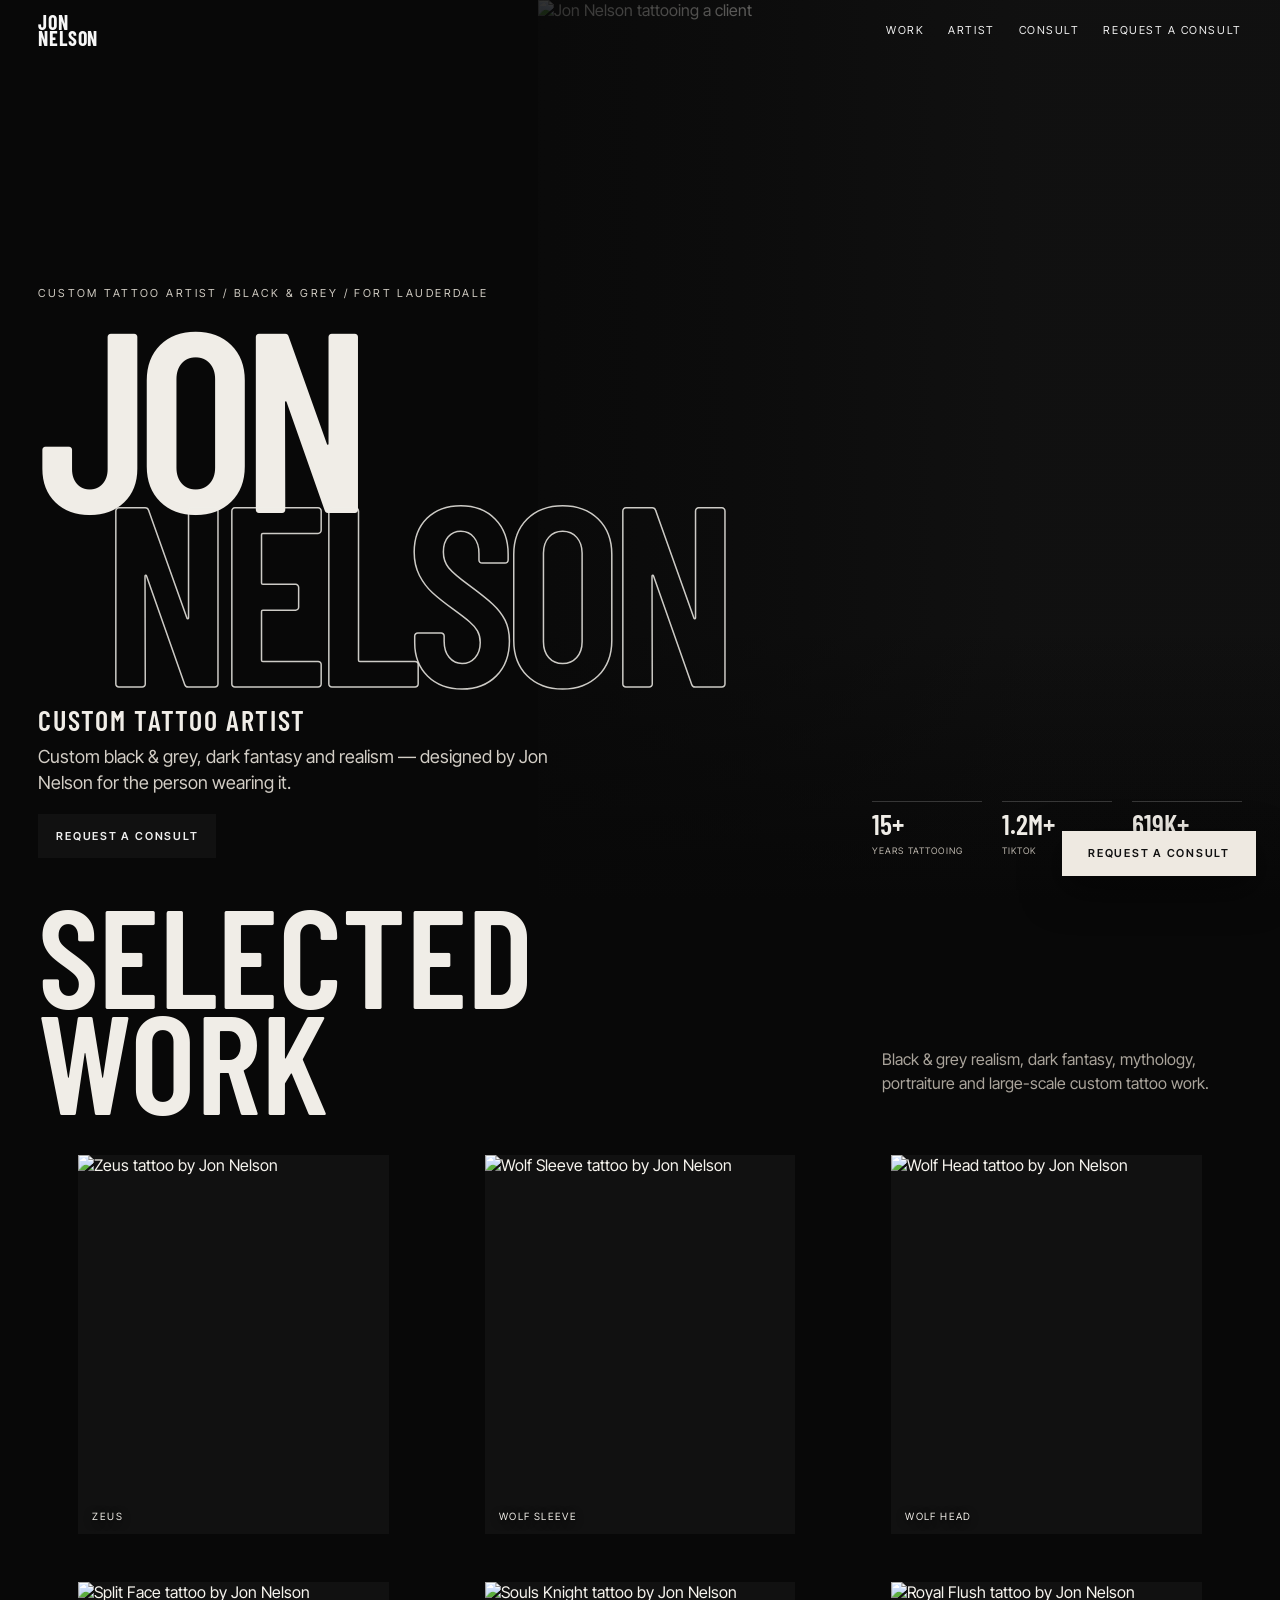
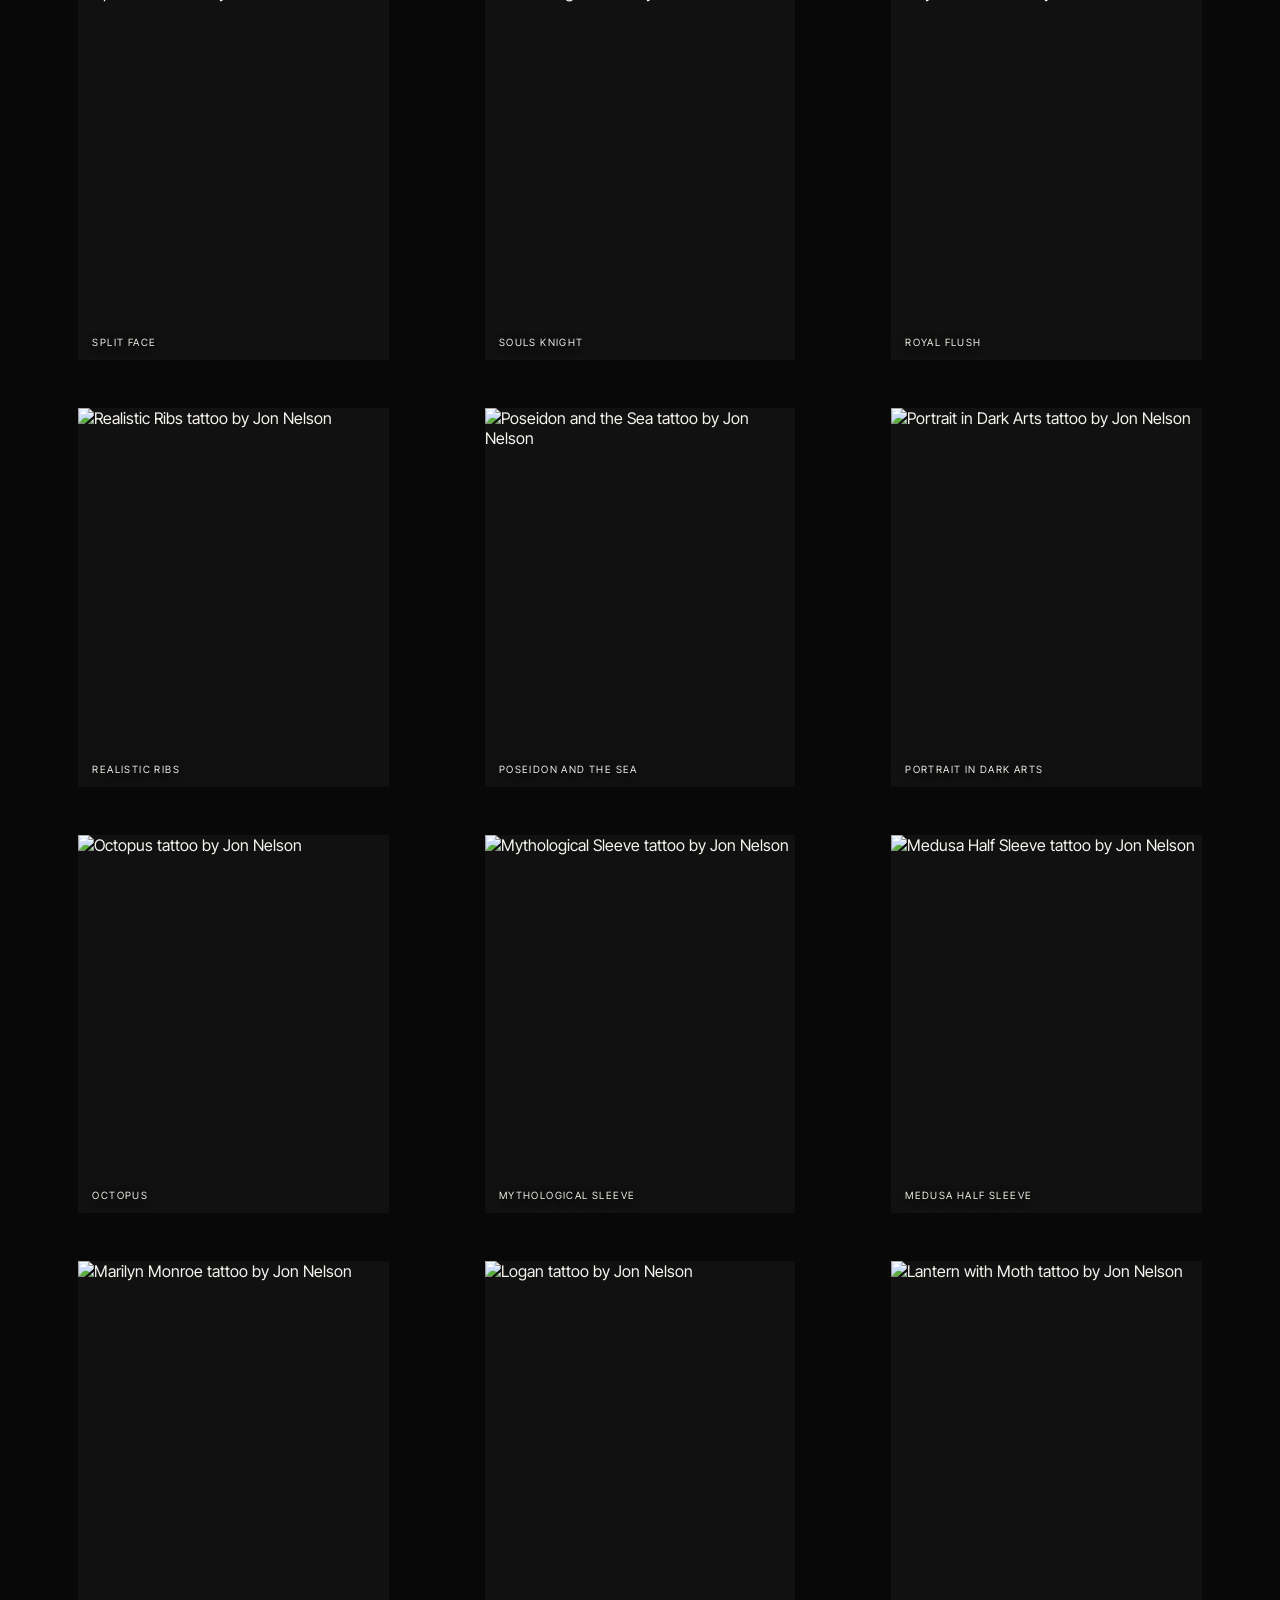
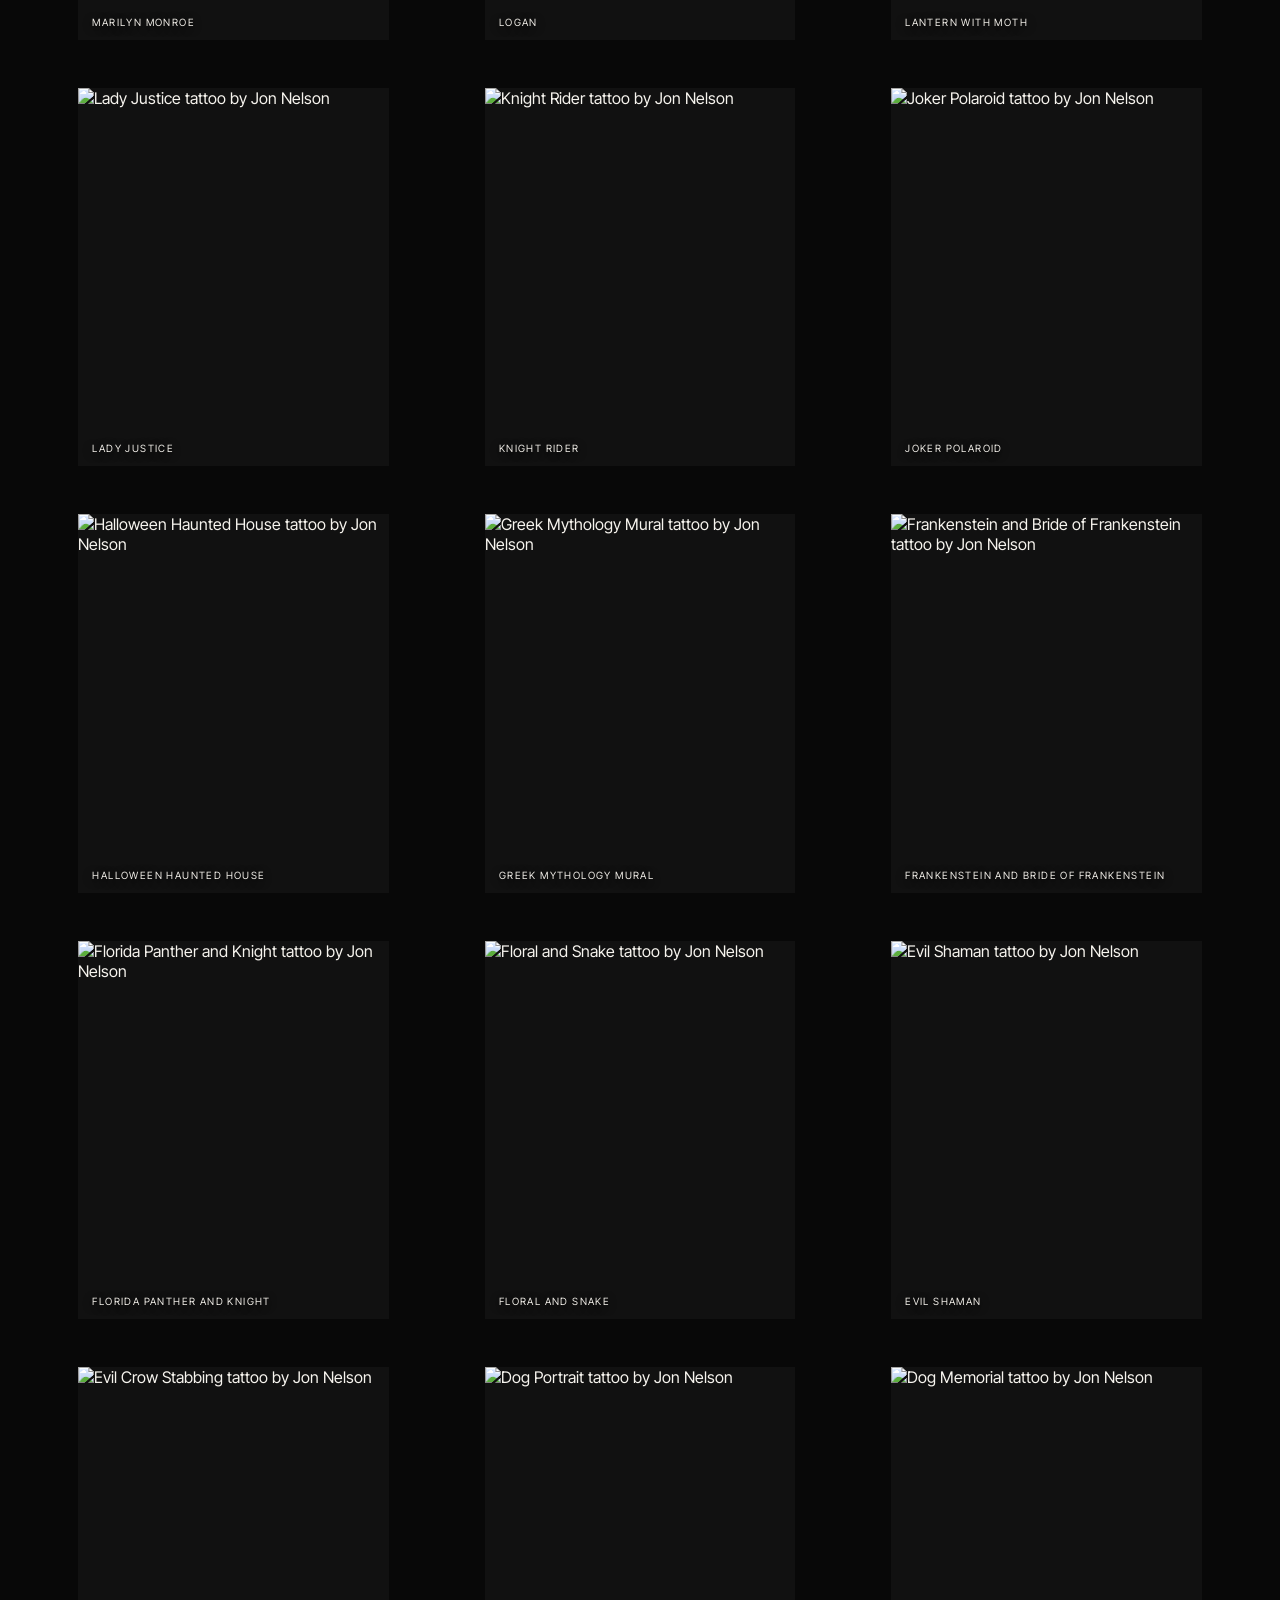
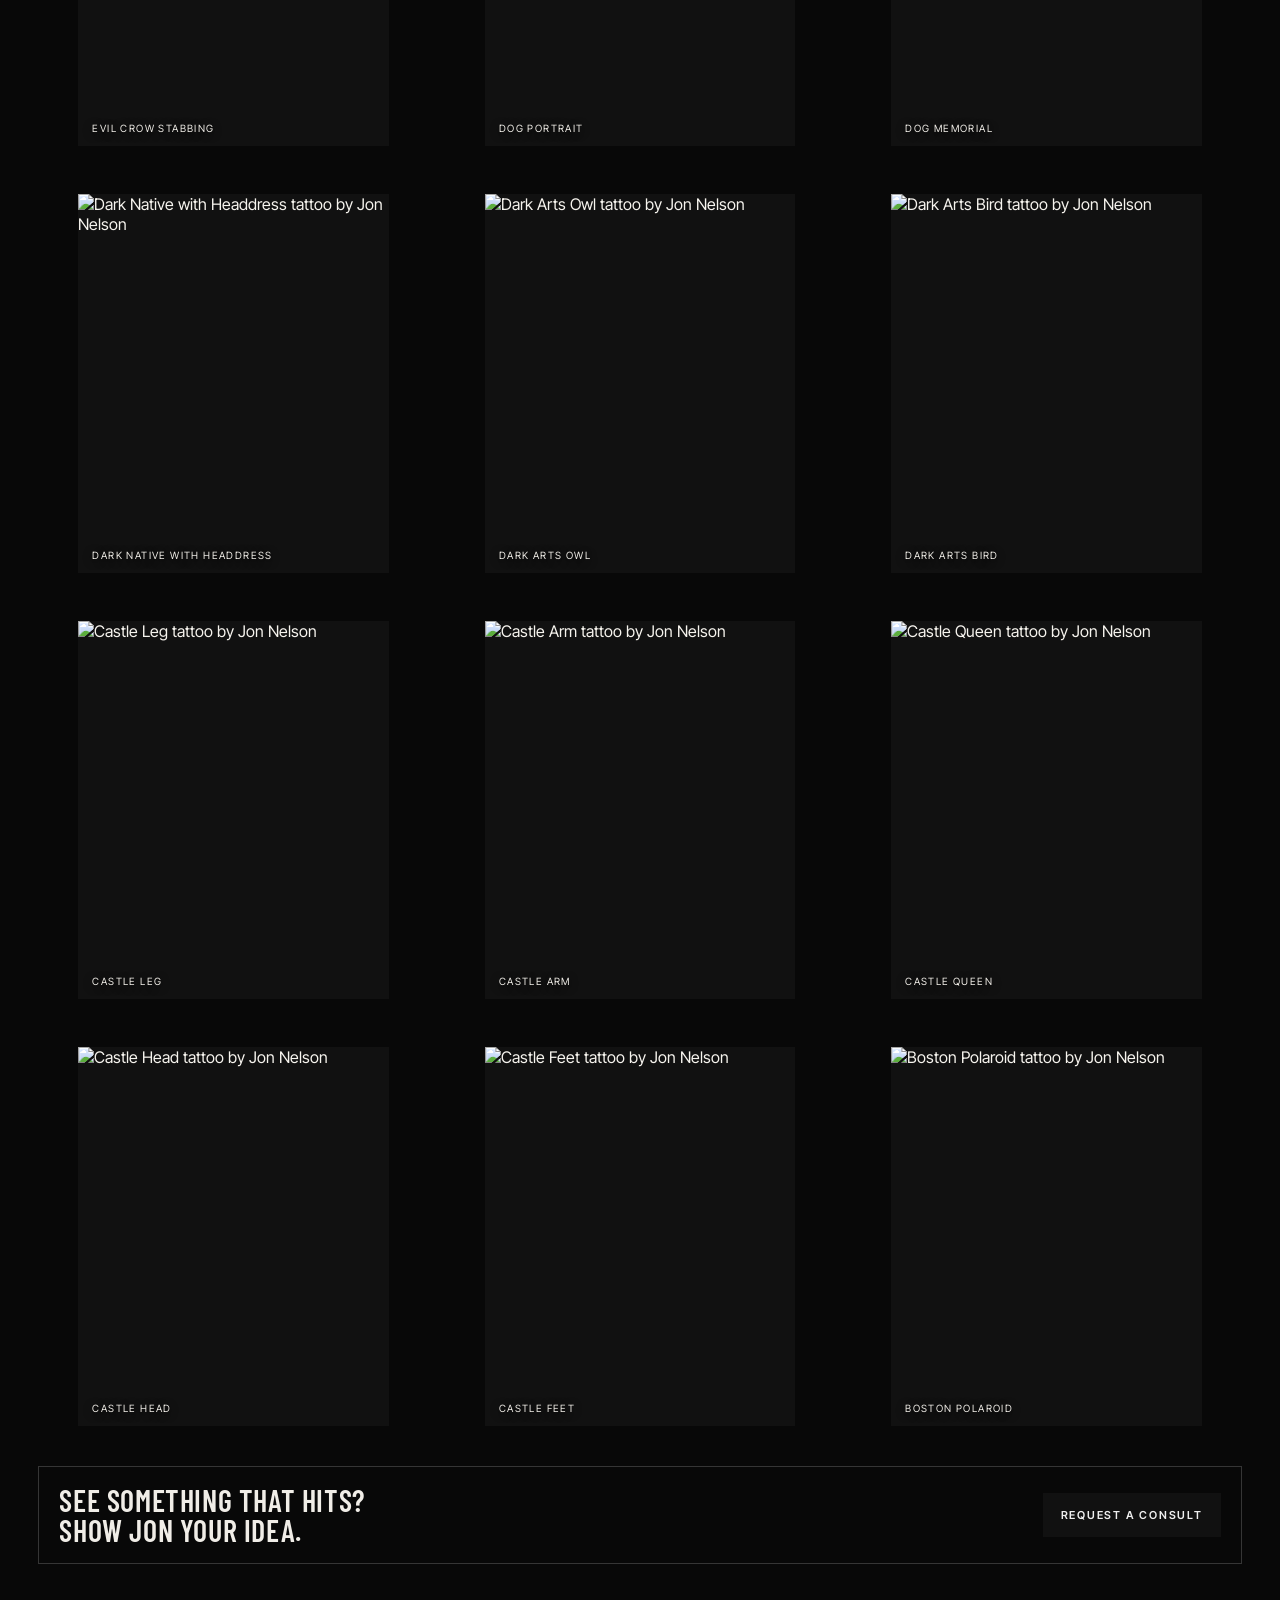
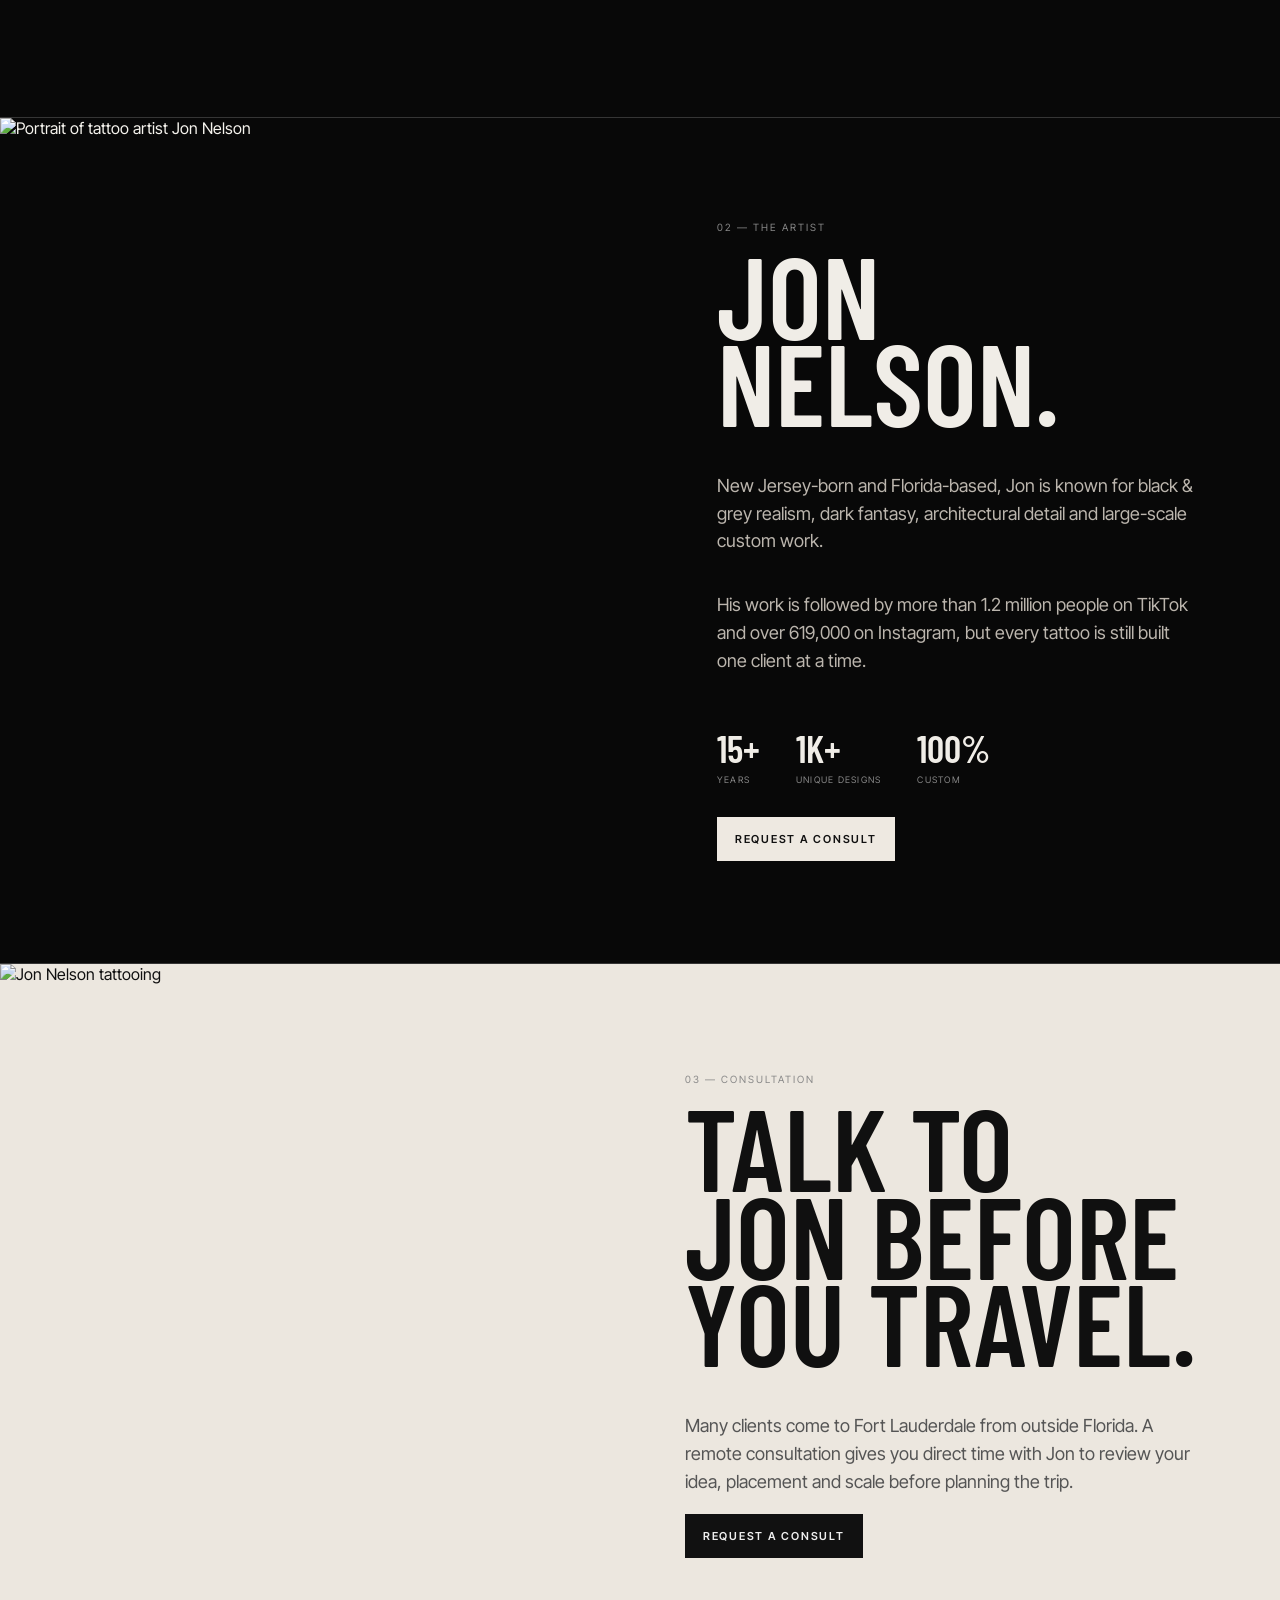
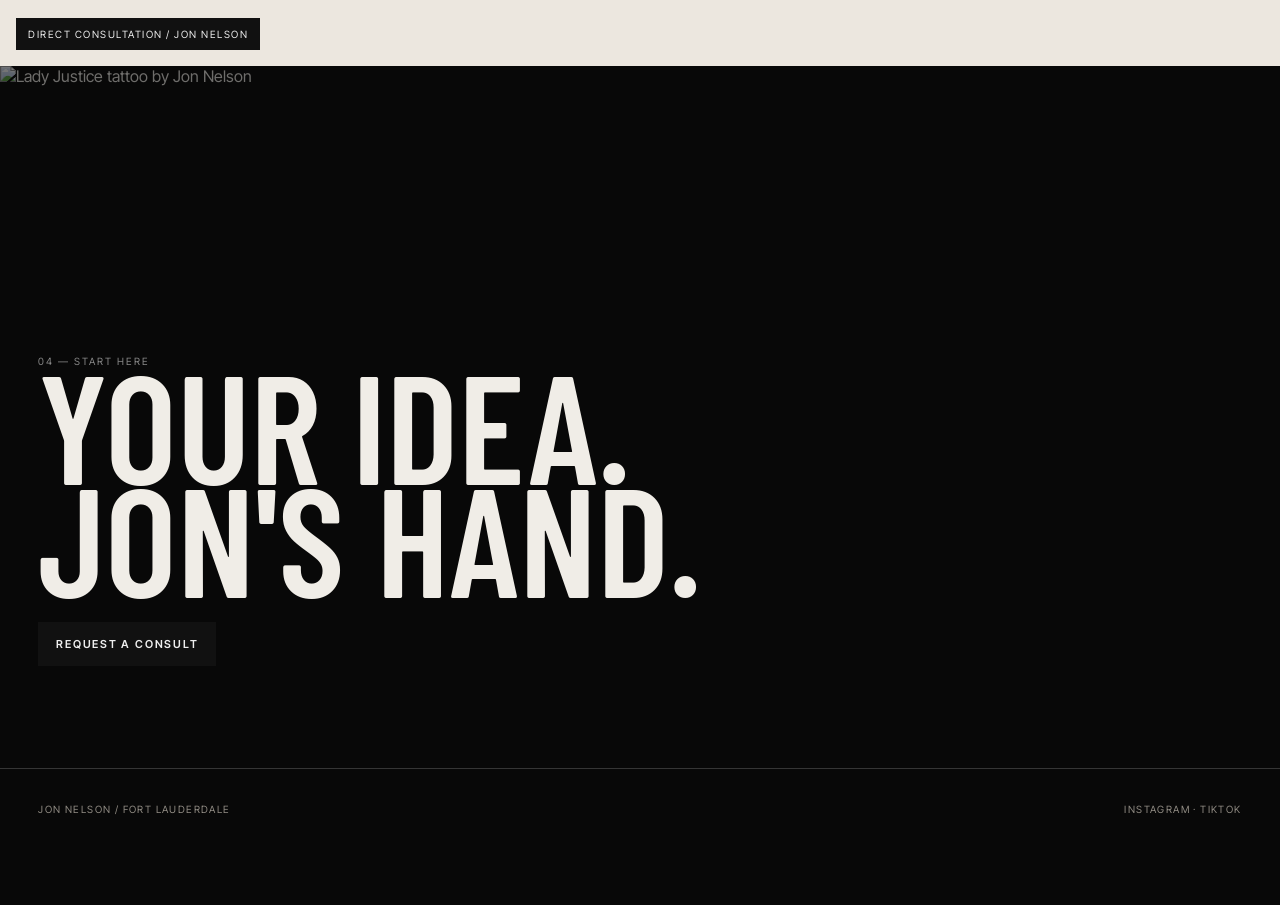
==== commit 5f784c82: "placement question + ctas" ====
--- a/jon-nelson/index.html
+++ b/jon-nelson/index.html
@@ -200,6 +200,7 @@
     #estimate .fx-prog span.on{background:#111}
     #estimate .fx-step{margin:0 0 10px;font-size:9px;font-weight:600;letter-spacing:.18em;text-transform:uppercase;color:#777}
     #estimate .fx-card h3{margin:0 0 14px;font:600 clamp(38px,5.4vw,64px)/.84 var(--c);letter-spacing:0;text-transform:uppercase;color:#101010}
+    #estimate .fx-desc{margin:0 0 20px;font:400 16px/1.55 var(--s);color:#625e58;max-width:560px}
     #estimate .fx-opts{display:grid;grid-template-columns:1fr;gap:10px}
     #estimate .fx-opt{display:block;min-height:0;padding:16px 46px 16px 16px;position:relative;background:transparent;border:1px solid #b8b2aa;color:#111;font:400 15px/1.35 var(--s);letter-spacing:0;text-align:left;transition:.16s}
     #estimate .fx-opt:after{content:'\203A';position:absolute;right:16px;top:50%;transform:translateY(-52%);font-size:25px;line-height:1}
@@ -243,12 +244,26 @@
       .panelClose{top:16px;right:14px;padding:11px 13px}
     }
     @media(prefers-reduced-motion:reduce){#estimate,.panelScrim,.panelClose{transition:none}}
+
+    /* --- persistent CTA --- */
+    .stickyCta{position:fixed;right:24px;bottom:24px;z-index:60;display:inline-block;
+      background:#eee9e1;color:#111;text-decoration:none;padding:17px 26px;
+      font:600 11px/1 var(--s);letter-spacing:.16em;text-transform:uppercase;
+      box-shadow:0 14px 38px rgba(0,0,0,.5);transition:background .2s,color .2s}
+    .stickyCta:hover{background:#fff}
+    #estimate:target ~ .stickyCta{opacity:0;visibility:hidden;transition:opacity .2s,visibility .2s}
+    .artistCopy .cta{margin-top:30px}
+    .cta.ctaLight{background:#eee9e1;color:#111}
+    .cta.ctaLight:hover{background:#fff}
+    @media(max-width:760px){
+      .stickyCta{left:12px;right:12px;bottom:max(12px,env(safe-area-inset-bottom));text-align:center;padding:16px}
+    }
   </style>
 </head>
 <body>
   <header class="nav">
     <a class="brand" href="#top"><span>JON</span><span>NELSON</span></a>
-    <div class="navright"><a href="#work">Work</a><a href="#artist">Artist</a><a href="#consult">Consult</a><a class="applyLink" href="#estimate">Apply</a></div>
+    <div class="navright"><a href="#work">Work</a><a href="#artist">Artist</a><a href="#consult">Consult</a><a class="applyLink" href="#estimate">Request a consult</a></div>
   </header>
 
   <main id="top">
@@ -262,7 +277,7 @@
           <div>
             <div class="role">CUSTOM TATTOO ARTIST</div>
             <p class="lead">Custom black &amp; grey, dark fantasy and realism — designed by Jon Nelson for the person wearing it.</p>
-            <a class="cta" href="#estimate">Request a consultation</a>
+            <a class="cta" href="#estimate">Request a consult</a>
           </div>
           <div class="proof"><div><strong>15+</strong><span>YEARS TATTOOING</span></div><div><strong>1.2M+</strong><span>TIKTOK</span></div><div><strong>619K+</strong><span>INSTAGRAM</span></div></div>
         </div>
@@ -309,12 +324,12 @@
         <figure class="piece" tabindex="0" role="button" aria-label="Open Castle Feet tattoo full screen"><img src="https://cdn.prod.website-files.com/6692f96cc16e92e88e87f0fe/670358025dc3c8568f2e24f0_Castle-feet.jpg" alt="Castle Feet tattoo by Jon Nelson" loading="lazy" decoding="async"><figcaption class="cap">Castle Feet</figcaption></figure>
         <figure class="piece" tabindex="0" role="button" aria-label="Open Boston Polaroid tattoo full screen"><img src="https://cdn.prod.website-files.com/6692f96cc16e92e88e87f0fe/670357ccca0f8a4f5cfd2fe3_Boston-polaroid.jpg" alt="Boston Polaroid tattoo by Jon Nelson" loading="lazy" decoding="async"><figcaption class="cap">Boston Polaroid</figcaption></figure>
       </div>
-      <div class="galleryCta"><strong>See something that hits?<br>Show Jon your idea.</strong><a class="cta" href="#estimate">Request a consultation</a></div>
+      <div class="galleryCta"><strong>See something that hits?<br>Show Jon your idea.</strong><a class="cta" href="#estimate">Request a consult</a></div>
     </section>
 
     <section class="artist" id="artist">
       <div class="artistPhoto"><img src="https://www.sinners-expo.com/assets/images/artists/jon-nelson.webp" alt="Portrait of tattoo artist Jon Nelson" loading="lazy"></div>
-      <div class="artistCopy"><div class="idx">02 — THE ARTIST</div><h2>JON<br>NELSON.</h2><p>New Jersey-born and Florida-based, Jon is known for black &amp; grey realism, dark fantasy, architectural detail and large-scale custom work.</p><p>His work is followed by more than 1.2 million people on TikTok and over 619,000 on Instagram, but every tattoo is still built one client at a time.</p><div class="facts"><div><strong>15+</strong><span>YEARS</span></div><div><strong>1K+</strong><span>UNIQUE DESIGNS</span></div><div><strong>100%</strong><span>CUSTOM</span></div></div></div>
+      <div class="artistCopy"><div class="idx">02 — THE ARTIST</div><h2>JON<br>NELSON.</h2><p>New Jersey-born and Florida-based, Jon is known for black &amp; grey realism, dark fantasy, architectural detail and large-scale custom work.</p><p>His work is followed by more than 1.2 million people on TikTok and over 619,000 on Instagram, but every tattoo is still built one client at a time.</p><div class="facts"><div><strong>15+</strong><span>YEARS</span></div><div><strong>1K+</strong><span>UNIQUE DESIGNS</span></div><div><strong>100%</strong><span>CUSTOM</span></div></div><a class="cta ctaLight" href="#estimate">Request a consult</a></div>
     </section>
 
     <section class="consult" id="consult">
@@ -323,7 +338,7 @@
         <div class="idx">03 — CONSULTATION</div>
         <h2>TALK TO<br>JON BEFORE<br>YOU TRAVEL.</h2>
         <p>Many clients come to Fort Lauderdale from outside Florida. A remote consultation gives you direct time with Jon to review your idea, placement and scale before planning the trip.</p>
-        <a class="cta" href="#estimate">Request a consultation</a>
+        <a class="cta" href="#estimate">Request a consult</a>
 
       </div>
     </section>
@@ -363,6 +378,22 @@
             </section>
 
             <section class="surveyStep">
+              <h3>WHERE ON THE BODY?</h3>
+              <p>Placement changes how a piece is drawn, how long it takes and what it costs. Pick the closest area — you can refine it with Jon on the call.</p>
+              <div class="surveyAnswers">
+                <button class="surveyAnswer" type="button">Arm / full sleeve</button>
+                <button class="surveyAnswer" type="button">Forearm</button>
+                <button class="surveyAnswer" type="button">Hand</button>
+                <button class="surveyAnswer" type="button">Chest</button>
+                <button class="surveyAnswer" type="button">Shoulder / back</button>
+                <button class="surveyAnswer" type="button">Ribs / torso</button>
+                <button class="surveyAnswer" type="button">Leg / thigh / calf</button>
+                <button class="surveyAnswer" type="button">Neck / head</button>
+                <button class="surveyAnswer" type="button">Still deciding</button>
+              </div>
+            </section>
+
+            <section class="surveyStep">
               <h3>TELL US WHERE TO REACH YOU.</h3>
               <p>Give Jon’s team a little context and the best way to reach you.</p>
               <div class="contactGrid">
@@ -370,7 +401,6 @@
                 <label for="lastName">Last name<input id="lastName" name="lastName" type="text" autocomplete="family-name" placeholder="Last name" required></label>
                 <label for="phone">Phone<input id="phone" name="phone" type="tel" autocomplete="tel" placeholder="Mobile number" required></label>
                 <label for="email">Email<input id="email" name="email" type="email" autocomplete="email" placeholder="Email address" required></label>
-                <label class="wide" for="placement">Tattoo placement<input id="placement" name="placement" type="text" placeholder="Arm, forearm, chest, back, ribs, leg…"></label>
                 <label class="wide" for="notes">Special notes (optional)<textarea id="notes" name="notes" rows="4" placeholder="Concept, size, specific details, questions, or anything Jon should know."></textarea></label>
               </div>
               <button class="surveySubmit" type="submit">Send consultation request</button>
@@ -380,6 +410,7 @@
         </div>
   <a class="panelScrim" href="#top" tabindex="-1" aria-hidden="true"></a>
   <a class="panelClose" href="#top">Close &times;</a>
+  <a class="stickyCta" href="#estimate">Request a consult</a>
 
   <div class="surveyDisqualified" hidden>
       <h3>THANK YOU FOR YOUR INTEREST.</h3>
@@ -387,11 +418,11 @@
       <p>Due to increased demand, Jon is currently accepting new clients only when certain project prerequisites are met.</p>
     </div>
 
-    <section class="final"><img src="https://cdn.prod.website-files.com/6692f96cc16e92e88e87f0fe/67035992125260b47d02b2b7_Lady-Justice.jpg" alt="Lady Justice tattoo by Jon Nelson" loading="lazy"><div class="finalIn"><div class="idx">04 — START HERE</div><h2>YOUR IDEA.<br>JON'S HAND.</h2><a class="cta" href="#estimate">Get your project in front of Jon</a></div></section>
+    <section class="final"><img src="https://cdn.prod.website-files.com/6692f96cc16e92e88e87f0fe/67035992125260b47d02b2b7_Lady-Justice.jpg" alt="Lady Justice tattoo by Jon Nelson" loading="lazy"><div class="finalIn"><div class="idx">04 — START HERE</div><h2>YOUR IDEA.<br>JON'S HAND.</h2><a class="cta" href="#estimate">Request a consult</a></div></section>
   </main>
 
   <footer><span>JON NELSON / FORT LAUDERDALE</span><span><a href="https://www.instagram.com/jonnelson_tattoos/">Instagram</a> · <a href="https://www.tiktok.com/@jonnelson_tattoos">TikTok</a></span></footer>
-  <a class="mobileBar" href="#estimate">Request a consultation</a>
+
 
 
 </body>
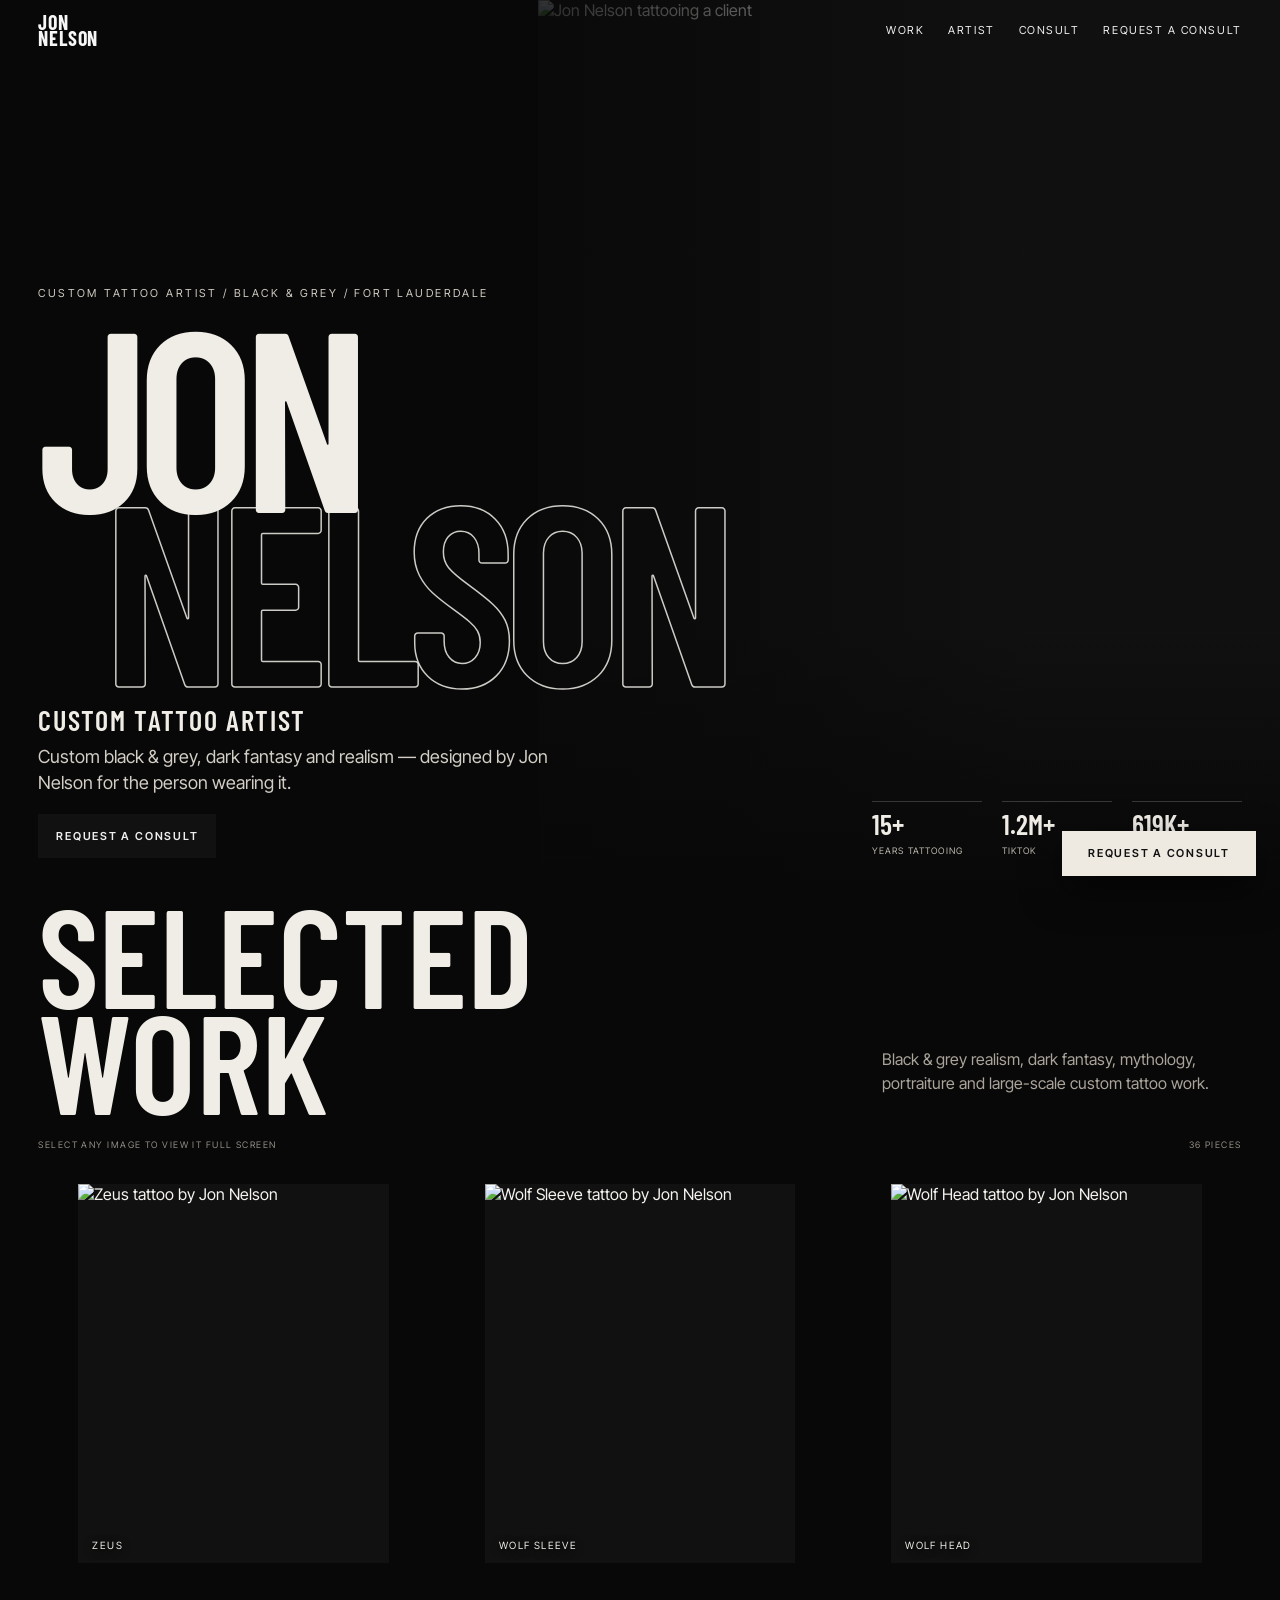
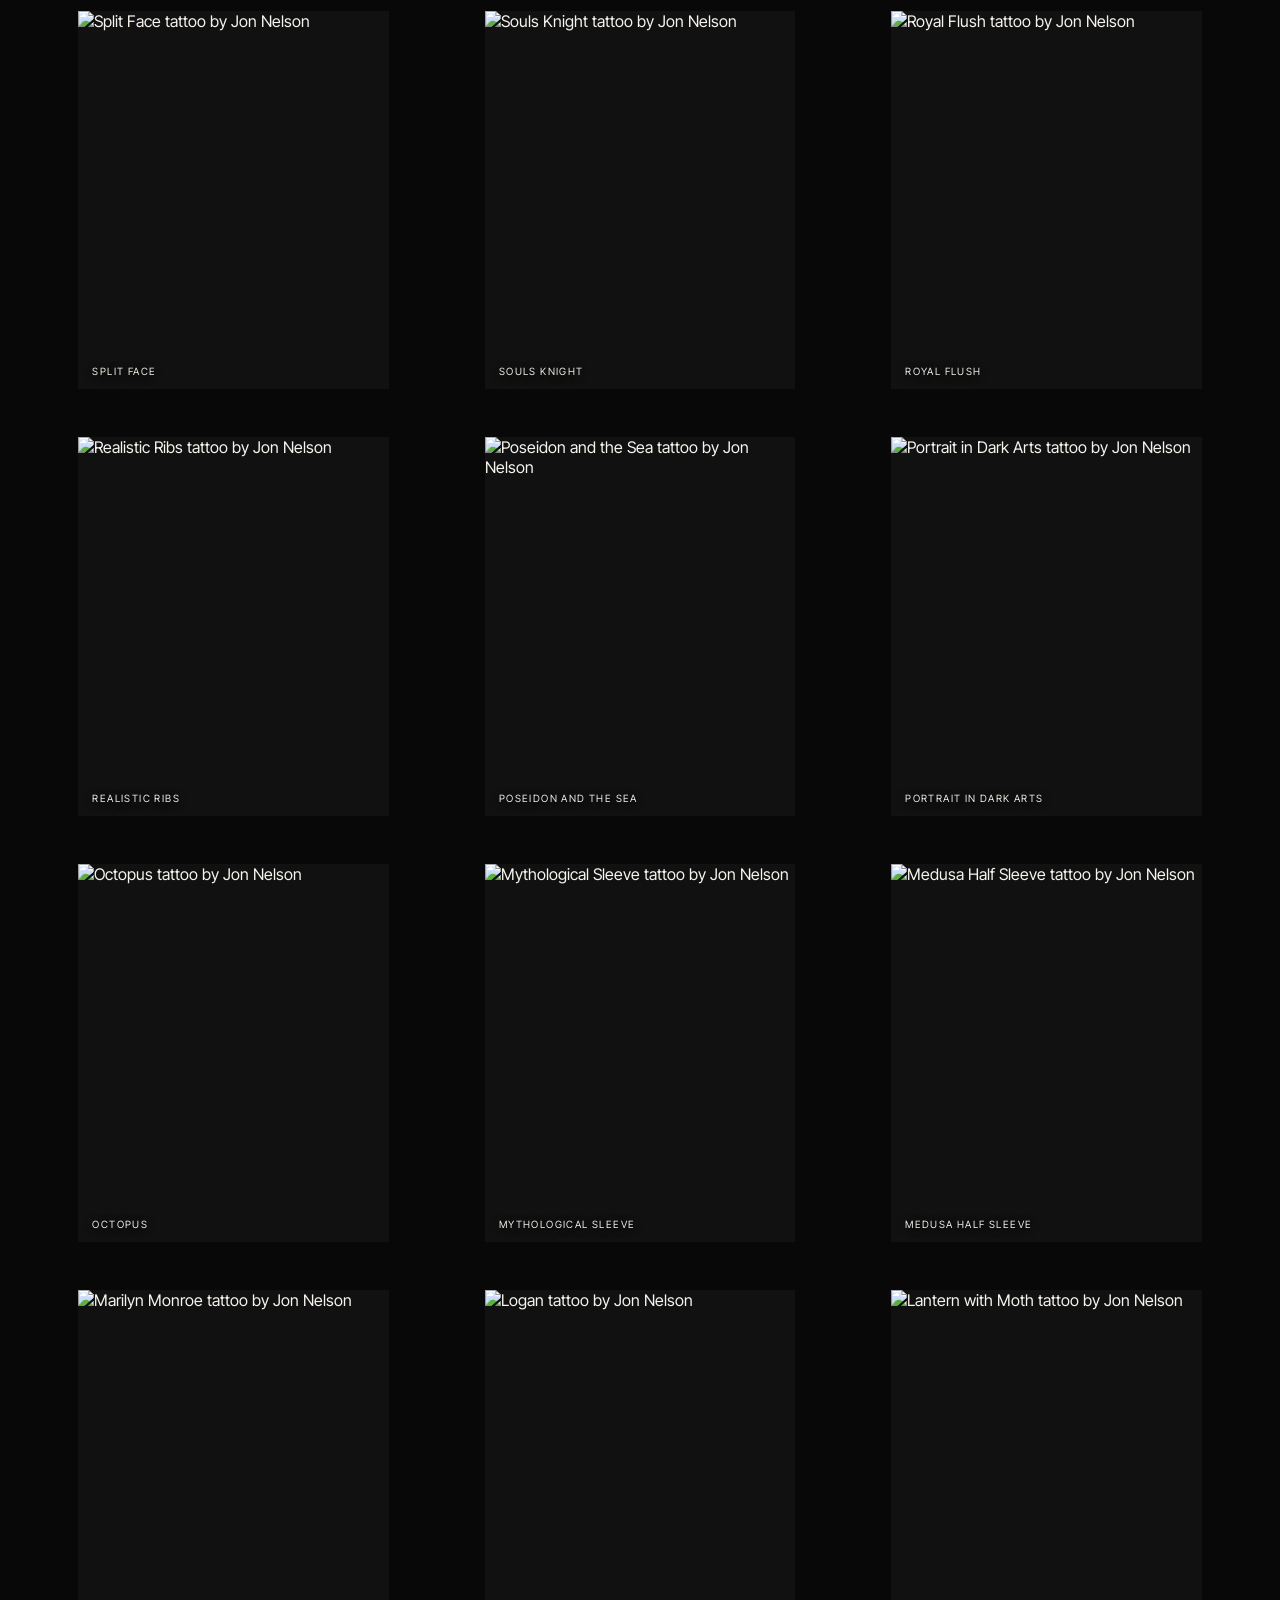
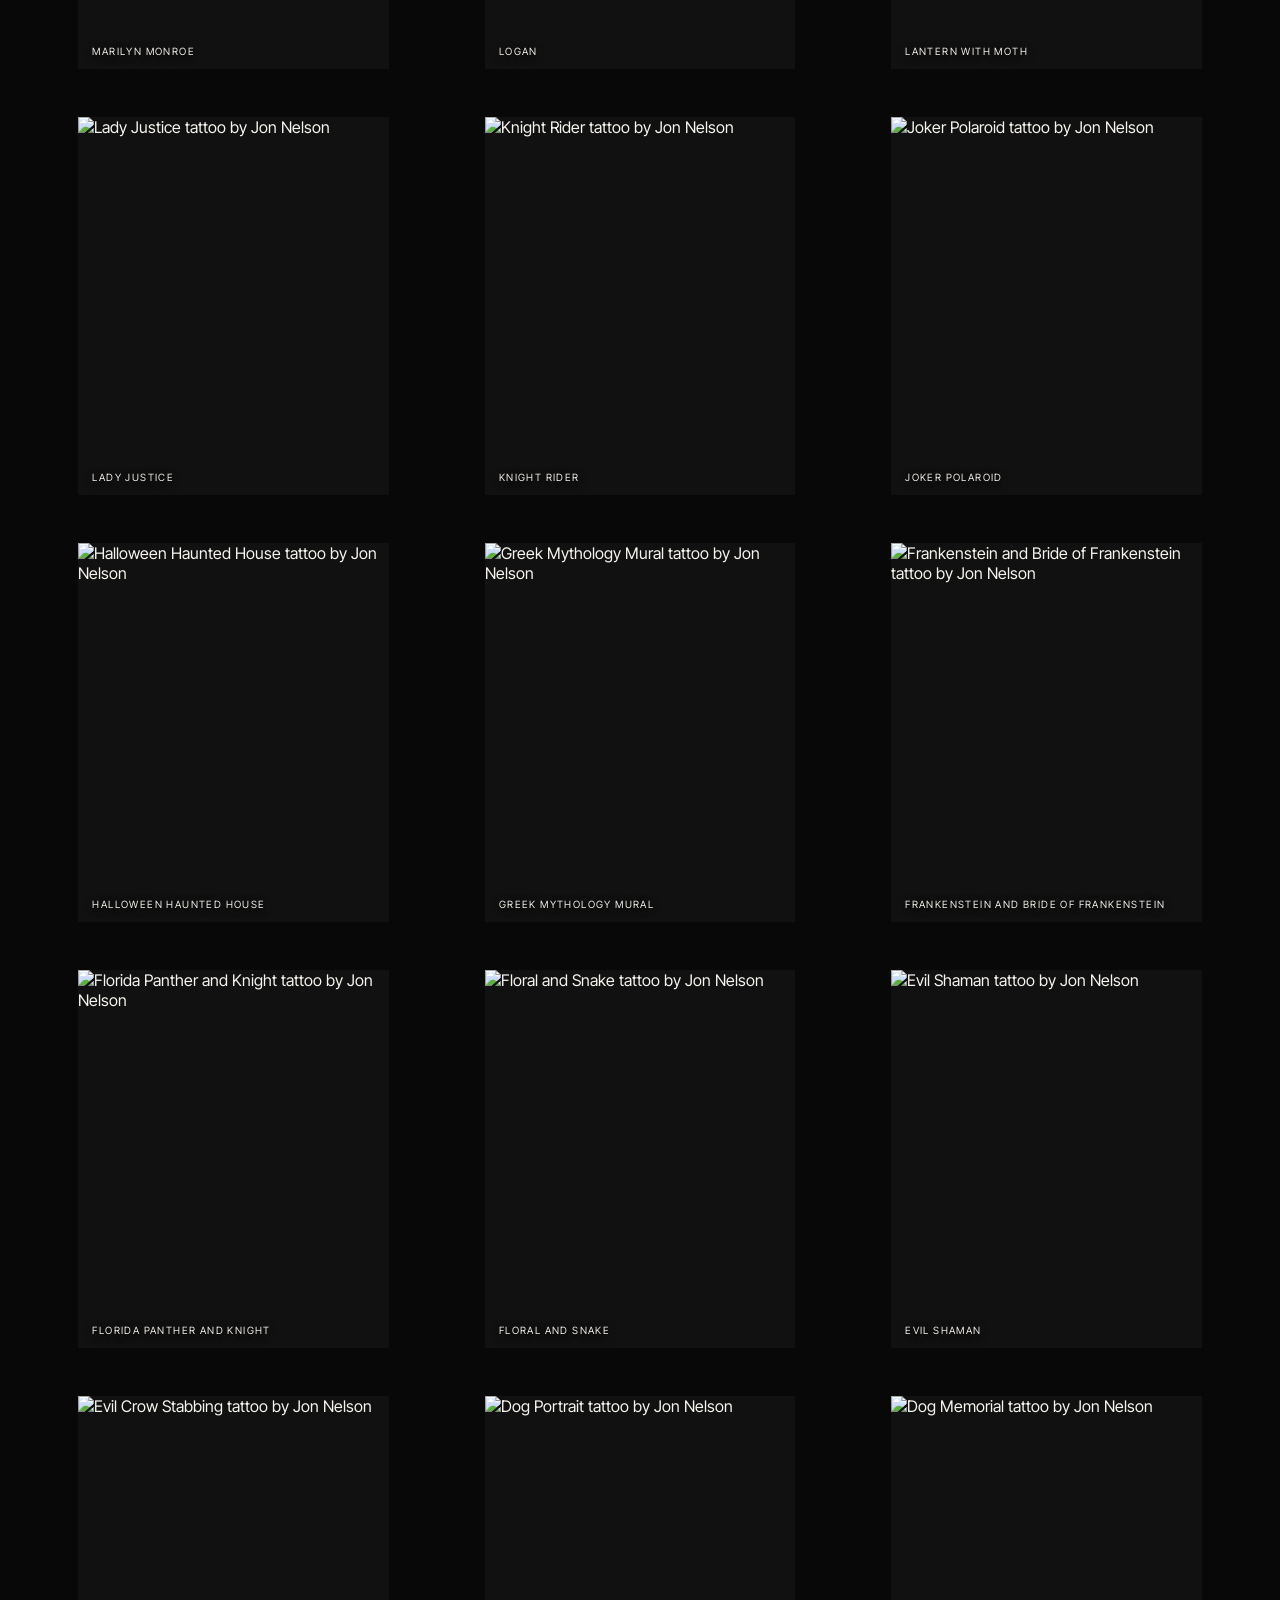
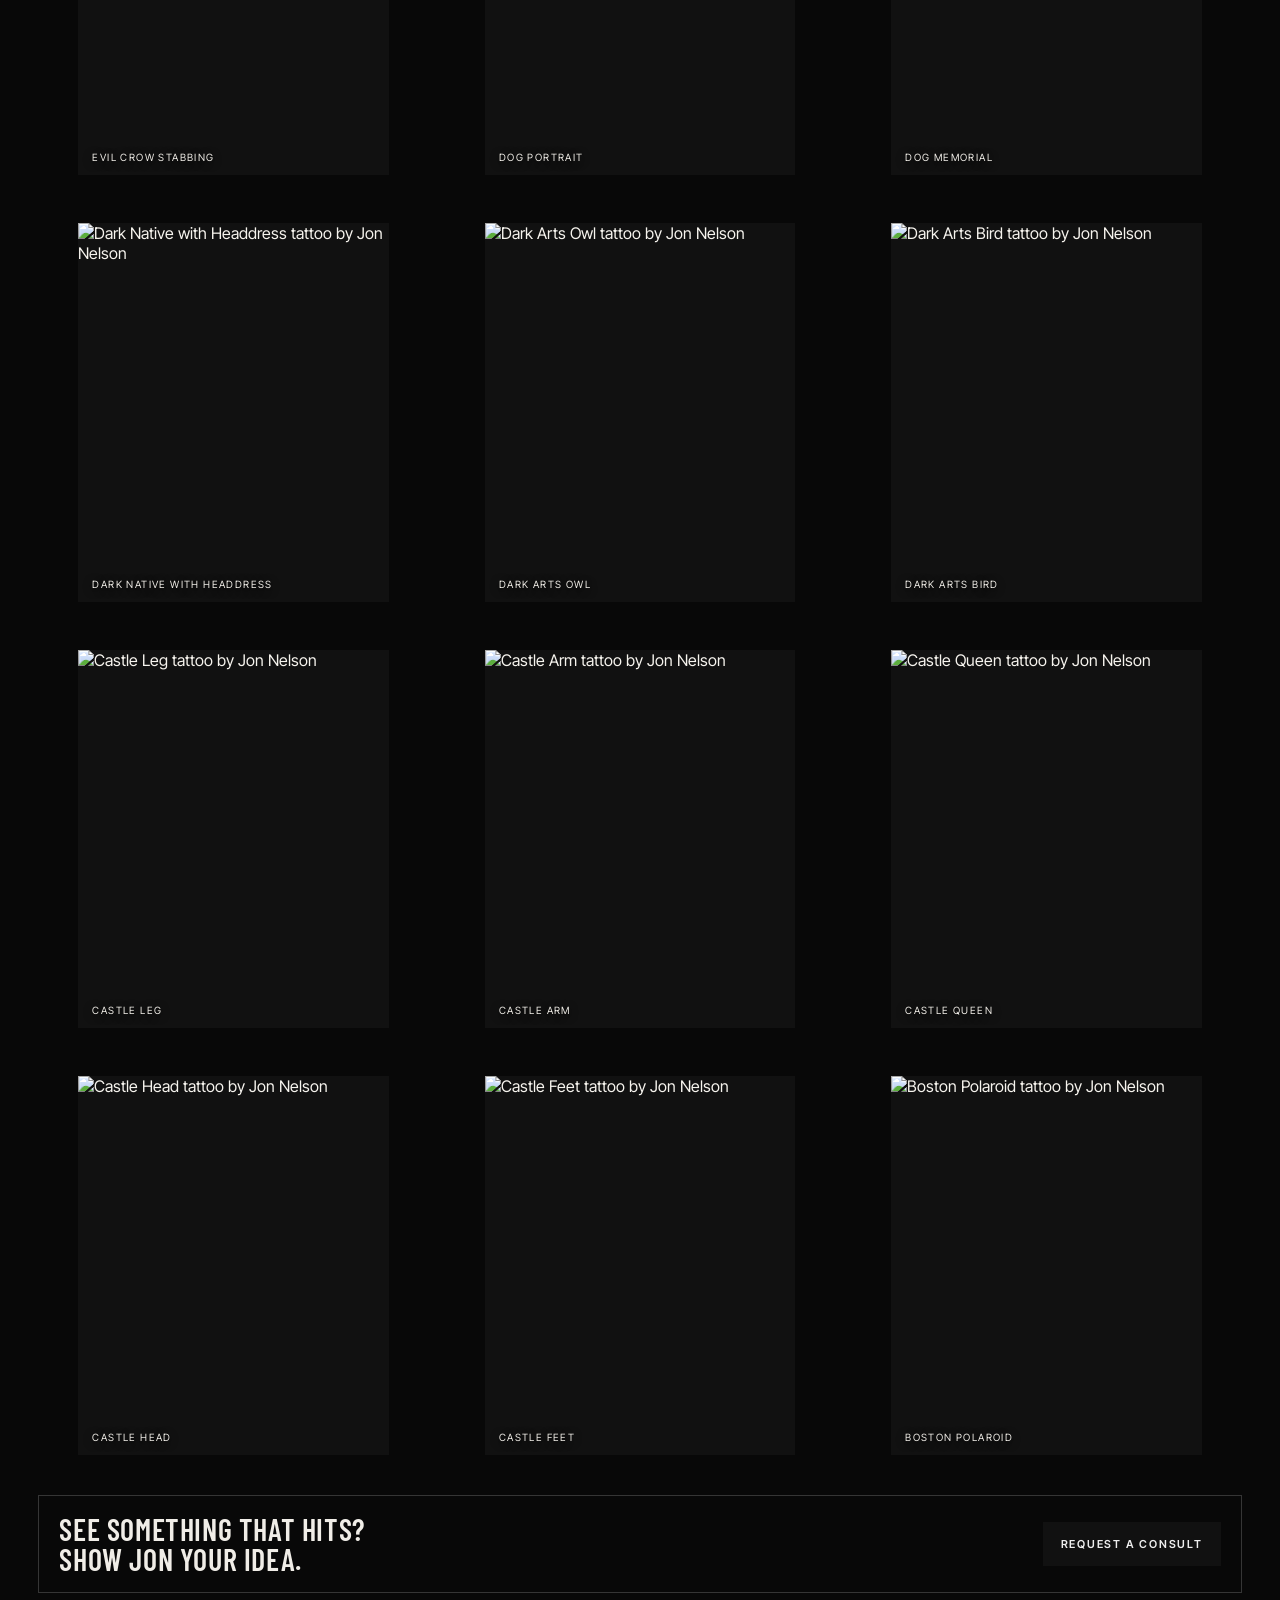
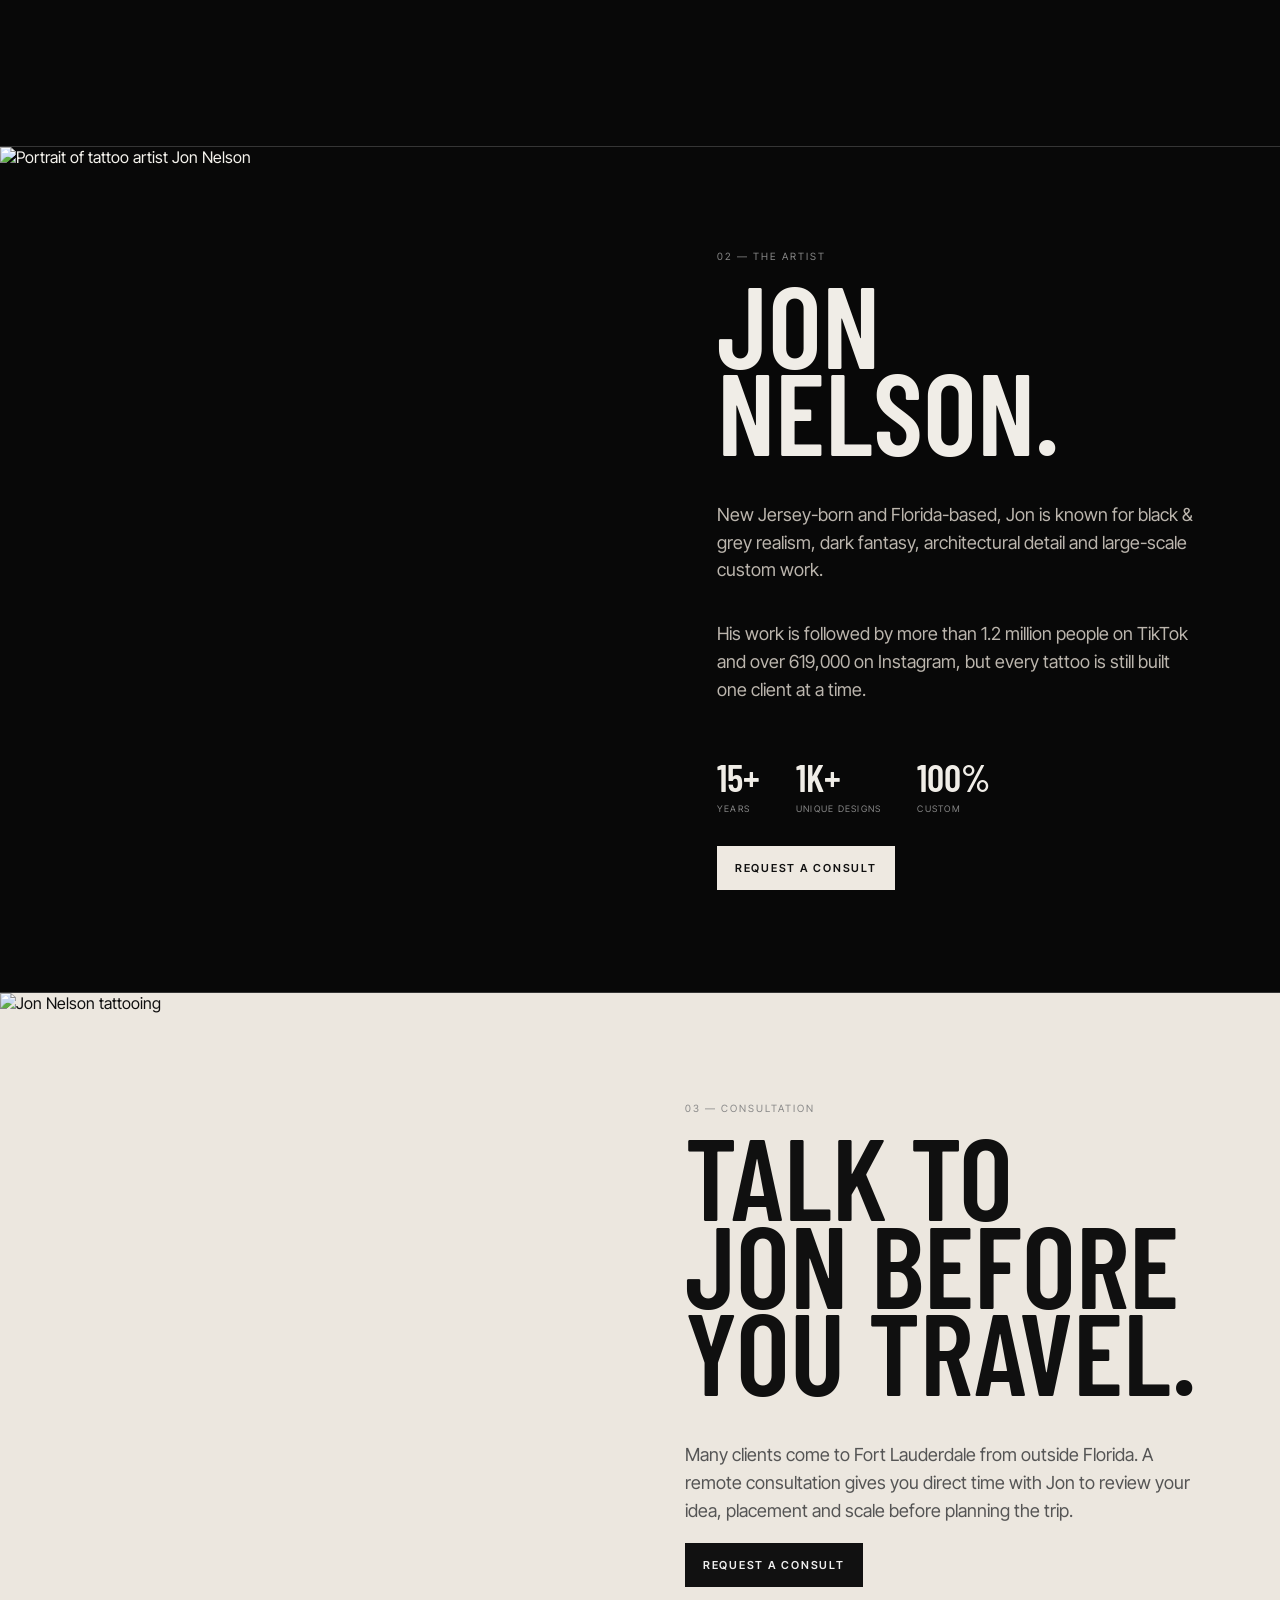
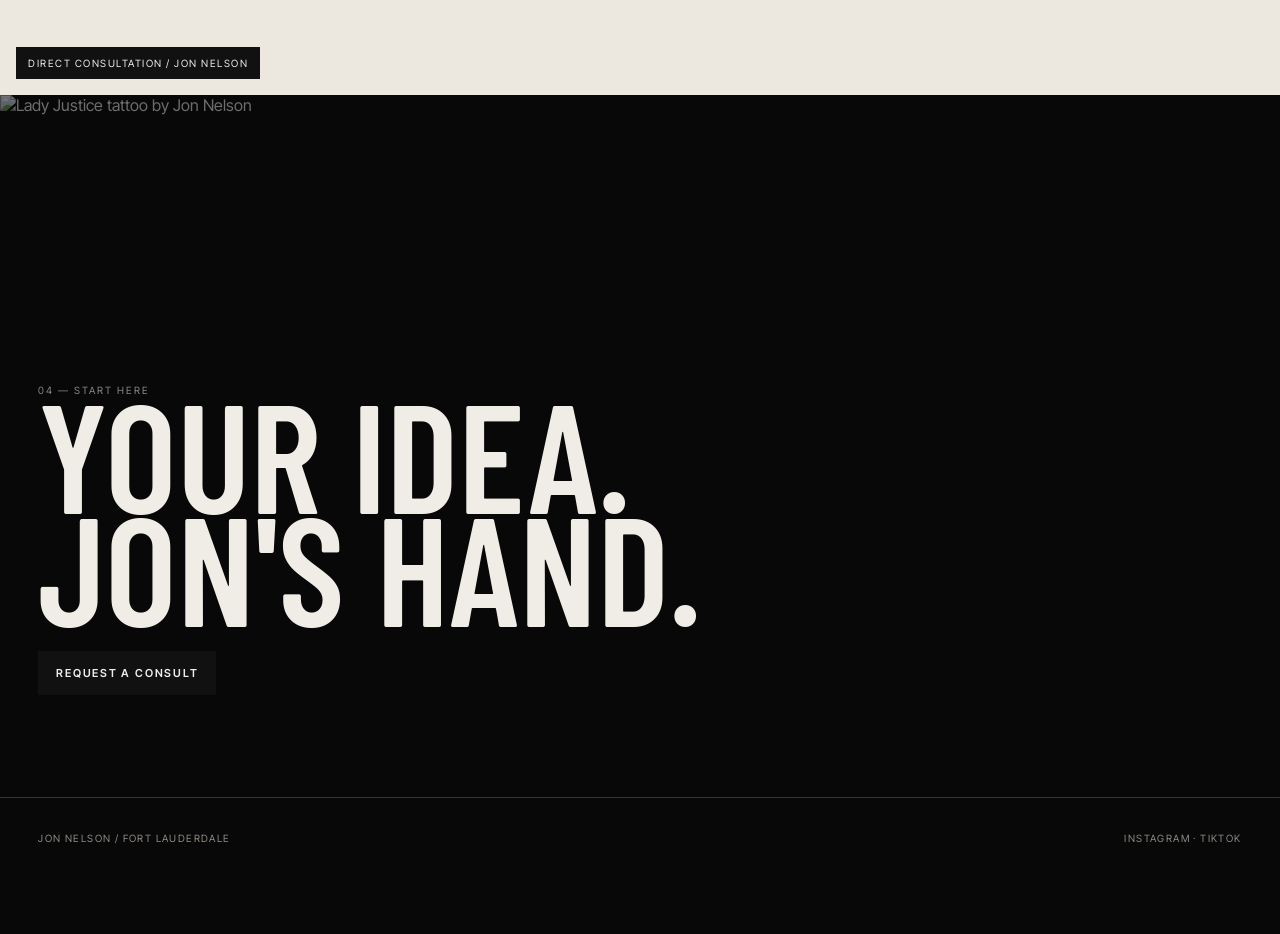
==== commit 02507b30: "drop special notes" ====
--- a/jon-nelson/index.html
+++ b/jon-nelson/index.html
@@ -258,6 +258,58 @@
     @media(max-width:760px){
       .stickyCta{left:12px;right:12px;bottom:max(12px,env(safe-area-inset-bottom));text-align:center;padding:16px}
     }
+
+    /* --- CSS-only lightbox (:target, no JS) --- */
+    .zoom{display:block;width:100%;height:100%}
+    .lbShade,.lbClose,.lbNav,.lbCount{display:none}
+    .piece:target{position:fixed;inset:0;z-index:150;margin:0;aspect-ratio:auto;
+      background:#050505;display:grid;place-items:center;overflow:visible;cursor:default;
+      /* on mobile .piece is a scroll-snap carousel slide capped at calc(100vw - 52px);
+         a fixed overlay has to shed all of that or it opens 52px short */
+      width:auto;max-width:none;min-width:0;flex:none;grid-column:auto;
+      transform:none;scroll-snap-align:none;scroll-snap-stop:normal}
+    .piece:target .lbShade{display:block;position:fixed;inset:0;z-index:1}
+    .piece:target .zoom{position:relative;z-index:2;width:auto;height:auto;
+      max-width:100%;max-height:100svh;display:grid;place-items:center;cursor:zoom-out;padding:58px 68px 78px}
+    .piece:target img{width:auto;height:auto;max-width:100%;max-height:calc(100svh - 136px);
+      object-fit:contain;filter:none;transform:none}
+    .piece:target:hover img{transform:none}
+    .piece:target:after{display:none}
+    .piece:target .cap{position:fixed;left:18px;bottom:max(20px,env(safe-area-inset-bottom));
+      right:auto;z-index:3;color:#f0ede7;font-size:11px;text-shadow:none}
+    .piece:target .lbCount{display:block;position:fixed;right:18px;
+      bottom:max(20px,env(safe-area-inset-bottom));z-index:3;color:#aaa49b;
+      font-size:10px;letter-spacing:.15em;text-transform:uppercase}
+    .piece:target .lbClose{display:grid;place-items:center;position:fixed;
+      top:max(14px,env(safe-area-inset-top));right:16px;z-index:4;
+      min-width:46px;height:46px;padding:0 12px;border:1px solid rgba(255,255,255,.32);
+      background:rgba(0,0,0,.55);color:#fff;text-decoration:none;
+      font-size:9px;letter-spacing:.15em;text-transform:uppercase}
+    .piece:target .lbNav{display:grid;place-items:center;position:fixed;top:50%;
+      transform:translateY(-50%);z-index:4;width:52px;height:70px;
+      border:1px solid rgba(255,255,255,.26);background:rgba(0,0,0,.48);
+      color:#fff;text-decoration:none;font-size:34px;line-height:1}
+    .piece:target .lbPrev{left:14px}
+    .piece:target .lbNext{right:14px}
+    @media(max-width:760px){
+      .piece:target .zoom{padding:56px 8px 92px}
+      .piece:target img{max-height:calc(100svh - 152px)}
+      .piece:target .lbNav{top:auto;bottom:max(22px,env(safe-area-inset-bottom));
+        transform:none;width:48px;height:48px;font-size:30px}
+      .piece:target .cap{left:0;right:0;text-align:center;
+        bottom:max(80px,calc(env(safe-area-inset-bottom) + 62px))}
+      .piece:target .lbCount{left:0;right:0;text-align:center;
+        bottom:max(62px,calc(env(safe-area-inset-bottom) + 44px))}
+    }
+
+    .galleryMeta{display:flex;align-items:center;justify-content:space-between;gap:16px;
+      margin:0 0 18px;color:#938d85;font-size:9px;letter-spacing:.16em;text-transform:uppercase}
+    .galleryMeta .mobileHint{display:none}
+    @media(max-width:760px){
+      .galleryMeta{padding:0 16px;margin-bottom:11px}
+      .galleryMeta .desktopHint{display:none}
+      .galleryMeta .mobileHint{display:inline}
+    }
   </style>
 </head>
 <body>
@@ -286,43 +338,44 @@
 
     <section class="work" id="work">
       <div class="workHead"><h2>SELECTED<br>WORK</h2><p>Black &amp; grey realism, dark fantasy, mythology, portraiture and large-scale custom tattoo work.</p></div>
+      <div class="galleryMeta"><span class="desktopHint">Select any image to view it full screen</span><span class="mobileHint">Swipe the gallery · tap any piece to open it</span><span class="galleryTotal">36 pieces</span></div>
       <div class="grid" id="gallery" aria-label="Jon Nelson tattoo gallery">
-        <figure class="piece" tabindex="0" role="button" aria-label="Open Zeus tattoo full screen"><img src="https://cdn.prod.website-files.com/6692f96cc16e92e88e87f0fe/67035af0cdec0bfd099ef252_Zeus.jpg" alt="Zeus tattoo by Jon Nelson" decoding="async"><figcaption class="cap">Zeus</figcaption></figure>
-        <figure class="piece" tabindex="0" role="button" aria-label="Open Wolf Sleeve tattoo full screen"><img src="https://cdn.prod.website-files.com/6692f96cc16e92e88e87f0fe/67035ae302d63e122590d3e3_Wolf-sleeve.jpg" alt="Wolf Sleeve tattoo by Jon Nelson" decoding="async"><figcaption class="cap">Wolf Sleeve</figcaption></figure>
-        <figure class="piece" tabindex="0" role="button" aria-label="Open Wolf Head tattoo full screen"><img src="https://cdn.prod.website-files.com/6692f96cc16e92e88e87f0fe/67035ad6404ce79e83c10bf6_Wolf-head.jpg" alt="Wolf Head tattoo by Jon Nelson" loading="lazy" decoding="async"><figcaption class="cap">Wolf Head</figcaption></figure>
-        <figure class="piece" tabindex="0" role="button" aria-label="Open Split Face tattoo full screen"><img src="https://cdn.prod.website-files.com/6692f96cc16e92e88e87f0fe/67035ac720acda10a77e8589_Split-Face.jpg" alt="Split Face tattoo by Jon Nelson" loading="lazy" decoding="async"><figcaption class="cap">Split Face</figcaption></figure>
-        <figure class="piece" tabindex="0" role="button" aria-label="Open Souls Knight tattoo full screen"><img src="https://cdn.prod.website-files.com/6692f96cc16e92e88e87f0fe/67035ab61aabc4e77fa479be_Souls-knight.jpg" alt="Souls Knight tattoo by Jon Nelson" loading="lazy" decoding="async"><figcaption class="cap">Souls Knight</figcaption></figure>
-        <figure class="piece" tabindex="0" role="button" aria-label="Open Royal Flush tattoo full screen"><img src="https://cdn.prod.website-files.com/6692f96cc16e92e88e87f0fe/66e7dc42d7f189eddc1bc1de_1E1548DD-E649-4301-B8E7-539B4FD2F8A2.jpg" alt="Royal Flush tattoo by Jon Nelson" loading="lazy" decoding="async"><figcaption class="cap">Royal Flush</figcaption></figure>
-        <figure class="piece" tabindex="0" role="button" aria-label="Open Realistic Ribs tattoo full screen"><img src="https://cdn.prod.website-files.com/6692f96cc16e92e88e87f0fe/67035a97dd4a4de648d1af92_Realistic-ribs.jpg" alt="Realistic Ribs tattoo by Jon Nelson" loading="lazy" decoding="async"><figcaption class="cap">Realistic Ribs</figcaption></figure>
-        <figure class="piece" tabindex="0" role="button" aria-label="Open Poseidon and the Sea tattoo full screen"><img src="https://cdn.prod.website-files.com/6692f96cc16e92e88e87f0fe/67035a88cdec0bfd099ea2d8_Poseidon-and-the-sea.jpg" alt="Poseidon and the Sea tattoo by Jon Nelson" loading="lazy" decoding="async"><figcaption class="cap">Poseidon and the Sea</figcaption></figure>
-        <figure class="piece" tabindex="0" role="button" aria-label="Open Portrait in Dark Arts tattoo full screen"><img src="https://cdn.prod.website-files.com/6692f96cc16e92e88e87f0fe/67035a75232dd3a20cd0b42d_Portrait-in-dark-arts.jpg" alt="Portrait in Dark Arts tattoo by Jon Nelson" loading="lazy" decoding="async"><figcaption class="cap">Portrait in Dark Arts</figcaption></figure>
-        <figure class="piece" tabindex="0" role="button" aria-label="Open Octopus tattoo full screen"><img src="https://cdn.prod.website-files.com/6692f96cc16e92e88e87f0fe/67035a5e02d63e1225905f2d_Octopus.jpg" alt="Octopus tattoo by Jon Nelson" loading="lazy" decoding="async"><figcaption class="cap">Octopus</figcaption></figure>
-        <figure class="piece" tabindex="0" role="button" aria-label="Open Mythological Sleeve tattoo full screen"><img src="https://cdn.prod.website-files.com/6692f96cc16e92e88e87f0fe/67035a47f3d399bda4a17adf_Mythological-sleeve.jpg" alt="Mythological Sleeve tattoo by Jon Nelson" loading="lazy" decoding="async"><figcaption class="cap">Mythological Sleeve</figcaption></figure>
-        <figure class="piece" tabindex="0" role="button" aria-label="Open Medusa Half Sleeve tattoo full screen"><img src="https://cdn.prod.website-files.com/6692f96cc16e92e88e87f0fe/67035a3845bc5499cb7f53a8_Medusa-half-sleeve.jpg" alt="Medusa Half Sleeve tattoo by Jon Nelson" loading="lazy" decoding="async"><figcaption class="cap">Medusa Half Sleeve</figcaption></figure>
-        <figure class="piece" tabindex="0" role="button" aria-label="Open Marilyn Monroe tattoo full screen"><img src="https://cdn.prod.website-files.com/6692f96cc16e92e88e87f0fe/67035a26404ce79e83c06f65_marilyn-monroe.jpg" alt="Marilyn Monroe tattoo by Jon Nelson" loading="lazy" decoding="async"><figcaption class="cap">Marilyn Monroe</figcaption></figure>
-        <figure class="piece" tabindex="0" role="button" aria-label="Open Logan tattoo full screen"><img src="https://cdn.prod.website-files.com/6692f96cc16e92e88e87f0fe/670359bbde1040801b3c09d4_Logan.jpg" alt="Logan tattoo by Jon Nelson" loading="lazy" decoding="async"><figcaption class="cap">Logan</figcaption></figure>
-        <figure class="piece" tabindex="0" role="button" aria-label="Open Lantern with Moth tattoo full screen"><img src="https://cdn.prod.website-files.com/6692f96cc16e92e88e87f0fe/670359a4216d4f6711e800b5_Lantern-with-moth.jpg" alt="Lantern with Moth tattoo by Jon Nelson" loading="lazy" decoding="async"><figcaption class="cap">Lantern with Moth</figcaption></figure>
-        <figure class="piece" tabindex="0" role="button" aria-label="Open Lady Justice tattoo full screen"><img src="https://cdn.prod.website-files.com/6692f96cc16e92e88e87f0fe/67035992125260b47d02b2b7_Lady-Justice.jpg" alt="Lady Justice tattoo by Jon Nelson" loading="lazy" decoding="async"><figcaption class="cap">Lady Justice</figcaption></figure>
-        <figure class="piece" tabindex="0" role="button" aria-label="Open Knight Rider tattoo full screen"><img src="https://cdn.prod.website-files.com/6692f96cc16e92e88e87f0fe/66e7dca83b1e60895ef4fe1c_2B119E8D-EFA2-40D3-9CF7-9B9477DBD46C.jpg" alt="Knight Rider tattoo by Jon Nelson" loading="lazy" decoding="async"><figcaption class="cap">Knight Rider</figcaption></figure>
-        <figure class="piece" tabindex="0" role="button" aria-label="Open Joker Polaroid tattoo full screen"><img src="https://cdn.prod.website-files.com/6692f96cc16e92e88e87f0fe/67035975232dd3a20ccff36f_Joker-Polaroid.jpg" alt="Joker Polaroid tattoo by Jon Nelson" loading="lazy" decoding="async"><figcaption class="cap">Joker Polaroid</figcaption></figure>
-        <figure class="piece" tabindex="0" role="button" aria-label="Open Halloween Haunted House tattoo full screen"><img src="https://cdn.prod.website-files.com/6692f96cc16e92e88e87f0fe/67035b20fa3ca6481923dddc_Halloween-haunted-house.jpg" alt="Halloween Haunted House tattoo by Jon Nelson" loading="lazy" decoding="async"><figcaption class="cap">Halloween Haunted House</figcaption></figure>
-        <figure class="piece" tabindex="0" role="button" aria-label="Open Greek Mythology Mural tattoo full screen"><img src="https://cdn.prod.website-files.com/6692f96cc16e92e88e87f0fe/66e7db5114662f24ec24d684_1AFFB6D0-3C59-4BA7-970E-E195999D7050.jpg" alt="Greek Mythology Mural tattoo by Jon Nelson" loading="lazy" decoding="async"><figcaption class="cap">Greek Mythology Mural</figcaption></figure>
-        <figure class="piece" tabindex="0" role="button" aria-label="Open Frankenstein and Bride of Frankenstein tattoo full screen"><img src="https://cdn.prod.website-files.com/6692f96cc16e92e88e87f0fe/6703594316fae35445dcc6dc_Frankenstein-and-bride-of-Frankenstein.jpg" alt="Frankenstein and Bride of Frankenstein tattoo by Jon Nelson" loading="lazy" decoding="async"><figcaption class="cap">Frankenstein and Bride of Frankenstein</figcaption></figure>
-        <figure class="piece" tabindex="0" role="button" aria-label="Open Florida Panther and Knight tattoo full screen"><img src="https://cdn.prod.website-files.com/6692f96cc16e92e88e87f0fe/6703592c232dd3a20ccfb82a_Florida-Panther-and-Knight.jpg" alt="Florida Panther and Knight tattoo by Jon Nelson" loading="lazy" decoding="async"><figcaption class="cap">Florida Panther and Knight</figcaption></figure>
-        <figure class="piece" tabindex="0" role="button" aria-label="Open Floral and Snake tattoo full screen"><img src="https://cdn.prod.website-files.com/6692f96cc16e92e88e87f0fe/67035919ca0f8a4f5cfe4962_Floral-and-snake.jpg" alt="Floral and Snake tattoo by Jon Nelson" loading="lazy" decoding="async"><figcaption class="cap">Floral and Snake</figcaption></figure>
-        <figure class="piece" tabindex="0" role="button" aria-label="Open Evil Shaman tattoo full screen"><img src="https://cdn.prod.website-files.com/6692f96cc16e92e88e87f0fe/670359099c7785a099a5855d_Evil-shaman.jpg" alt="Evil Shaman tattoo by Jon Nelson" loading="lazy" decoding="async"><figcaption class="cap">Evil Shaman</figcaption></figure>
-        <figure class="piece" tabindex="0" role="button" aria-label="Open Evil Crow Stabbing tattoo full screen"><img src="https://cdn.prod.website-files.com/6692f96cc16e92e88e87f0fe/670358fcbb6959c6c9d27b69_Evil-crow-stabbing.jpg" alt="Evil Crow Stabbing tattoo by Jon Nelson" loading="lazy" decoding="async"><figcaption class="cap">Evil Crow Stabbing</figcaption></figure>
-        <figure class="piece" tabindex="0" role="button" aria-label="Open Dog Portrait tattoo full screen"><img src="https://cdn.prod.website-files.com/6692f96cc16e92e88e87f0fe/670358ea2926b9ebb969c479_Dog-portrait.jpg" alt="Dog Portrait tattoo by Jon Nelson" loading="lazy" decoding="async"><figcaption class="cap">Dog Portrait</figcaption></figure>
-        <figure class="piece" tabindex="0" role="button" aria-label="Open Dog Memorial tattoo full screen"><img src="https://cdn.prod.website-files.com/6692f96cc16e92e88e87f0fe/670358dbcdec0bfd099d3500_Dog-Memorial.jpg" alt="Dog Memorial tattoo by Jon Nelson" loading="lazy" decoding="async"><figcaption class="cap">Dog Memorial</figcaption></figure>
-        <figure class="piece" tabindex="0" role="button" aria-label="Open Dark Native with Headdress tattoo full screen"><img src="https://cdn.prod.website-files.com/6692f96cc16e92e88e87f0fe/670358c273f390757dc5e97a_Dark-native-with%20headdress.jpg" alt="Dark Native with Headdress tattoo by Jon Nelson" loading="lazy" decoding="async"><figcaption class="cap">Dark Native with Headdress</figcaption></figure>
-        <figure class="piece" tabindex="0" role="button" aria-label="Open Dark Arts Owl tattoo full screen"><img src="https://cdn.prod.website-files.com/6692f96cc16e92e88e87f0fe/670358af45bc5499cb7e0186_Dark-arts-owl.jpg" alt="Dark Arts Owl tattoo by Jon Nelson" loading="lazy" decoding="async"><figcaption class="cap">Dark Arts Owl</figcaption></figure>
-        <figure class="piece" tabindex="0" role="button" aria-label="Open Dark Arts Bird tattoo full screen"><img src="https://cdn.prod.website-files.com/6692f96cc16e92e88e87f0fe/6703589d16fae35445dc14e2_Dark-Arts-Bird.jpg" alt="Dark Arts Bird tattoo by Jon Nelson" loading="lazy" decoding="async"><figcaption class="cap">Dark Arts Bird</figcaption></figure>
-        <figure class="piece" tabindex="0" role="button" aria-label="Open Castle Leg tattoo full screen"><img src="https://cdn.prod.website-files.com/6692f96cc16e92e88e87f0fe/6703588824e5f9c44b6f4893_Castle-leg.jpg" alt="Castle Leg tattoo by Jon Nelson" loading="lazy" decoding="async"><figcaption class="cap">Castle Leg</figcaption></figure>
-        <figure class="piece" tabindex="0" role="button" aria-label="Open Castle Arm tattoo full screen"><img src="https://cdn.prod.website-files.com/6692f96cc16e92e88e87f0fe/6703587216fae35445dbe646_Castle-arm.jpg" alt="Castle Arm tattoo by Jon Nelson" loading="lazy" decoding="async"><figcaption class="cap">Castle Arm</figcaption></figure>
-        <figure class="piece" tabindex="0" role="button" aria-label="Open Castle Queen tattoo full screen"><img src="https://cdn.prod.website-files.com/6692f96cc16e92e88e87f0fe/6703582fcb13daf751a9ca17_Castle-Queen.jpg" alt="Castle Queen tattoo by Jon Nelson" loading="lazy" decoding="async"><figcaption class="cap">Castle Queen</figcaption></figure>
-        <figure class="piece" tabindex="0" role="button" aria-label="Open Castle Head tattoo full screen"><img src="https://cdn.prod.website-files.com/6692f96cc16e92e88e87f0fe/67035822fa3ca6481920efd7_Castle-head.jpg" alt="Castle Head tattoo by Jon Nelson" loading="lazy" decoding="async"><figcaption class="cap">Castle Head</figcaption></figure>
-        <figure class="piece" tabindex="0" role="button" aria-label="Open Castle Feet tattoo full screen"><img src="https://cdn.prod.website-files.com/6692f96cc16e92e88e87f0fe/670358025dc3c8568f2e24f0_Castle-feet.jpg" alt="Castle Feet tattoo by Jon Nelson" loading="lazy" decoding="async"><figcaption class="cap">Castle Feet</figcaption></figure>
-        <figure class="piece" tabindex="0" role="button" aria-label="Open Boston Polaroid tattoo full screen"><img src="https://cdn.prod.website-files.com/6692f96cc16e92e88e87f0fe/670357ccca0f8a4f5cfd2fe3_Boston-polaroid.jpg" alt="Boston Polaroid tattoo by Jon Nelson" loading="lazy" decoding="async"><figcaption class="cap">Boston Polaroid</figcaption></figure>
+        <figure class="piece" id="p1"><a class="zoom" href="#p1" aria-label="View Zeus tattoo by Jon Nelson full screen"><img src="https://cdn.prod.website-files.com/6692f96cc16e92e88e87f0fe/67035af0cdec0bfd099ef252_Zeus.jpg" alt="Zeus tattoo by Jon Nelson" decoding="async"></a><figcaption class="cap">Zeus</figcaption><a class="lbShade" href="#work" aria-label="Close full screen"></a><a class="lbClose" href="#work" aria-label="Close full screen">Close &times;</a><a class="lbNav lbPrev" href="#p36" aria-label="Previous tattoo">&lsaquo;</a><a class="lbNav lbNext" href="#p2" aria-label="Next tattoo">&rsaquo;</a><span class="lbCount">01 / 36</span></figure>
+        <figure class="piece" id="p2"><a class="zoom" href="#p2" aria-label="View Wolf Sleeve tattoo by Jon Nelson full screen"><img src="https://cdn.prod.website-files.com/6692f96cc16e92e88e87f0fe/67035ae302d63e122590d3e3_Wolf-sleeve.jpg" alt="Wolf Sleeve tattoo by Jon Nelson" decoding="async"></a><figcaption class="cap">Wolf Sleeve</figcaption><a class="lbShade" href="#work" aria-label="Close full screen"></a><a class="lbClose" href="#work" aria-label="Close full screen">Close &times;</a><a class="lbNav lbPrev" href="#p1" aria-label="Previous tattoo">&lsaquo;</a><a class="lbNav lbNext" href="#p3" aria-label="Next tattoo">&rsaquo;</a><span class="lbCount">02 / 36</span></figure>
+        <figure class="piece" id="p3"><a class="zoom" href="#p3" aria-label="View Wolf Head tattoo by Jon Nelson full screen"><img src="https://cdn.prod.website-files.com/6692f96cc16e92e88e87f0fe/67035ad6404ce79e83c10bf6_Wolf-head.jpg" alt="Wolf Head tattoo by Jon Nelson" loading="lazy" decoding="async"></a><figcaption class="cap">Wolf Head</figcaption><a class="lbShade" href="#work" aria-label="Close full screen"></a><a class="lbClose" href="#work" aria-label="Close full screen">Close &times;</a><a class="lbNav lbPrev" href="#p2" aria-label="Previous tattoo">&lsaquo;</a><a class="lbNav lbNext" href="#p4" aria-label="Next tattoo">&rsaquo;</a><span class="lbCount">03 / 36</span></figure>
+        <figure class="piece" id="p4"><a class="zoom" href="#p4" aria-label="View Split Face tattoo by Jon Nelson full screen"><img src="https://cdn.prod.website-files.com/6692f96cc16e92e88e87f0fe/67035ac720acda10a77e8589_Split-Face.jpg" alt="Split Face tattoo by Jon Nelson" loading="lazy" decoding="async"></a><figcaption class="cap">Split Face</figcaption><a class="lbShade" href="#work" aria-label="Close full screen"></a><a class="lbClose" href="#work" aria-label="Close full screen">Close &times;</a><a class="lbNav lbPrev" href="#p3" aria-label="Previous tattoo">&lsaquo;</a><a class="lbNav lbNext" href="#p5" aria-label="Next tattoo">&rsaquo;</a><span class="lbCount">04 / 36</span></figure>
+        <figure class="piece" id="p5"><a class="zoom" href="#p5" aria-label="View Souls Knight tattoo by Jon Nelson full screen"><img src="https://cdn.prod.website-files.com/6692f96cc16e92e88e87f0fe/67035ab61aabc4e77fa479be_Souls-knight.jpg" alt="Souls Knight tattoo by Jon Nelson" loading="lazy" decoding="async"></a><figcaption class="cap">Souls Knight</figcaption><a class="lbShade" href="#work" aria-label="Close full screen"></a><a class="lbClose" href="#work" aria-label="Close full screen">Close &times;</a><a class="lbNav lbPrev" href="#p4" aria-label="Previous tattoo">&lsaquo;</a><a class="lbNav lbNext" href="#p6" aria-label="Next tattoo">&rsaquo;</a><span class="lbCount">05 / 36</span></figure>
+        <figure class="piece" id="p6"><a class="zoom" href="#p6" aria-label="View Royal Flush tattoo by Jon Nelson full screen"><img src="https://cdn.prod.website-files.com/6692f96cc16e92e88e87f0fe/66e7dc42d7f189eddc1bc1de_1E1548DD-E649-4301-B8E7-539B4FD2F8A2.jpg" alt="Royal Flush tattoo by Jon Nelson" loading="lazy" decoding="async"></a><figcaption class="cap">Royal Flush</figcaption><a class="lbShade" href="#work" aria-label="Close full screen"></a><a class="lbClose" href="#work" aria-label="Close full screen">Close &times;</a><a class="lbNav lbPrev" href="#p5" aria-label="Previous tattoo">&lsaquo;</a><a class="lbNav lbNext" href="#p7" aria-label="Next tattoo">&rsaquo;</a><span class="lbCount">06 / 36</span></figure>
+        <figure class="piece" id="p7"><a class="zoom" href="#p7" aria-label="View Realistic Ribs tattoo by Jon Nelson full screen"><img src="https://cdn.prod.website-files.com/6692f96cc16e92e88e87f0fe/67035a97dd4a4de648d1af92_Realistic-ribs.jpg" alt="Realistic Ribs tattoo by Jon Nelson" loading="lazy" decoding="async"></a><figcaption class="cap">Realistic Ribs</figcaption><a class="lbShade" href="#work" aria-label="Close full screen"></a><a class="lbClose" href="#work" aria-label="Close full screen">Close &times;</a><a class="lbNav lbPrev" href="#p6" aria-label="Previous tattoo">&lsaquo;</a><a class="lbNav lbNext" href="#p8" aria-label="Next tattoo">&rsaquo;</a><span class="lbCount">07 / 36</span></figure>
+        <figure class="piece" id="p8"><a class="zoom" href="#p8" aria-label="View Poseidon and the Sea tattoo by Jon Nelson full screen"><img src="https://cdn.prod.website-files.com/6692f96cc16e92e88e87f0fe/67035a88cdec0bfd099ea2d8_Poseidon-and-the-sea.jpg" alt="Poseidon and the Sea tattoo by Jon Nelson" loading="lazy" decoding="async"></a><figcaption class="cap">Poseidon and the Sea</figcaption><a class="lbShade" href="#work" aria-label="Close full screen"></a><a class="lbClose" href="#work" aria-label="Close full screen">Close &times;</a><a class="lbNav lbPrev" href="#p7" aria-label="Previous tattoo">&lsaquo;</a><a class="lbNav lbNext" href="#p9" aria-label="Next tattoo">&rsaquo;</a><span class="lbCount">08 / 36</span></figure>
+        <figure class="piece" id="p9"><a class="zoom" href="#p9" aria-label="View Portrait in Dark Arts tattoo by Jon Nelson full screen"><img src="https://cdn.prod.website-files.com/6692f96cc16e92e88e87f0fe/67035a75232dd3a20cd0b42d_Portrait-in-dark-arts.jpg" alt="Portrait in Dark Arts tattoo by Jon Nelson" loading="lazy" decoding="async"></a><figcaption class="cap">Portrait in Dark Arts</figcaption><a class="lbShade" href="#work" aria-label="Close full screen"></a><a class="lbClose" href="#work" aria-label="Close full screen">Close &times;</a><a class="lbNav lbPrev" href="#p8" aria-label="Previous tattoo">&lsaquo;</a><a class="lbNav lbNext" href="#p10" aria-label="Next tattoo">&rsaquo;</a><span class="lbCount">09 / 36</span></figure>
+        <figure class="piece" id="p10"><a class="zoom" href="#p10" aria-label="View Octopus tattoo by Jon Nelson full screen"><img src="https://cdn.prod.website-files.com/6692f96cc16e92e88e87f0fe/67035a5e02d63e1225905f2d_Octopus.jpg" alt="Octopus tattoo by Jon Nelson" loading="lazy" decoding="async"></a><figcaption class="cap">Octopus</figcaption><a class="lbShade" href="#work" aria-label="Close full screen"></a><a class="lbClose" href="#work" aria-label="Close full screen">Close &times;</a><a class="lbNav lbPrev" href="#p9" aria-label="Previous tattoo">&lsaquo;</a><a class="lbNav lbNext" href="#p11" aria-label="Next tattoo">&rsaquo;</a><span class="lbCount">10 / 36</span></figure>
+        <figure class="piece" id="p11"><a class="zoom" href="#p11" aria-label="View Mythological Sleeve tattoo by Jon Nelson full screen"><img src="https://cdn.prod.website-files.com/6692f96cc16e92e88e87f0fe/67035a47f3d399bda4a17adf_Mythological-sleeve.jpg" alt="Mythological Sleeve tattoo by Jon Nelson" loading="lazy" decoding="async"></a><figcaption class="cap">Mythological Sleeve</figcaption><a class="lbShade" href="#work" aria-label="Close full screen"></a><a class="lbClose" href="#work" aria-label="Close full screen">Close &times;</a><a class="lbNav lbPrev" href="#p10" aria-label="Previous tattoo">&lsaquo;</a><a class="lbNav lbNext" href="#p12" aria-label="Next tattoo">&rsaquo;</a><span class="lbCount">11 / 36</span></figure>
+        <figure class="piece" id="p12"><a class="zoom" href="#p12" aria-label="View Medusa Half Sleeve tattoo by Jon Nelson full screen"><img src="https://cdn.prod.website-files.com/6692f96cc16e92e88e87f0fe/67035a3845bc5499cb7f53a8_Medusa-half-sleeve.jpg" alt="Medusa Half Sleeve tattoo by Jon Nelson" loading="lazy" decoding="async"></a><figcaption class="cap">Medusa Half Sleeve</figcaption><a class="lbShade" href="#work" aria-label="Close full screen"></a><a class="lbClose" href="#work" aria-label="Close full screen">Close &times;</a><a class="lbNav lbPrev" href="#p11" aria-label="Previous tattoo">&lsaquo;</a><a class="lbNav lbNext" href="#p13" aria-label="Next tattoo">&rsaquo;</a><span class="lbCount">12 / 36</span></figure>
+        <figure class="piece" id="p13"><a class="zoom" href="#p13" aria-label="View Marilyn Monroe tattoo by Jon Nelson full screen"><img src="https://cdn.prod.website-files.com/6692f96cc16e92e88e87f0fe/67035a26404ce79e83c06f65_marilyn-monroe.jpg" alt="Marilyn Monroe tattoo by Jon Nelson" loading="lazy" decoding="async"></a><figcaption class="cap">Marilyn Monroe</figcaption><a class="lbShade" href="#work" aria-label="Close full screen"></a><a class="lbClose" href="#work" aria-label="Close full screen">Close &times;</a><a class="lbNav lbPrev" href="#p12" aria-label="Previous tattoo">&lsaquo;</a><a class="lbNav lbNext" href="#p14" aria-label="Next tattoo">&rsaquo;</a><span class="lbCount">13 / 36</span></figure>
+        <figure class="piece" id="p14"><a class="zoom" href="#p14" aria-label="View Logan tattoo by Jon Nelson full screen"><img src="https://cdn.prod.website-files.com/6692f96cc16e92e88e87f0fe/670359bbde1040801b3c09d4_Logan.jpg" alt="Logan tattoo by Jon Nelson" loading="lazy" decoding="async"></a><figcaption class="cap">Logan</figcaption><a class="lbShade" href="#work" aria-label="Close full screen"></a><a class="lbClose" href="#work" aria-label="Close full screen">Close &times;</a><a class="lbNav lbPrev" href="#p13" aria-label="Previous tattoo">&lsaquo;</a><a class="lbNav lbNext" href="#p15" aria-label="Next tattoo">&rsaquo;</a><span class="lbCount">14 / 36</span></figure>
+        <figure class="piece" id="p15"><a class="zoom" href="#p15" aria-label="View Lantern with Moth tattoo by Jon Nelson full screen"><img src="https://cdn.prod.website-files.com/6692f96cc16e92e88e87f0fe/670359a4216d4f6711e800b5_Lantern-with-moth.jpg" alt="Lantern with Moth tattoo by Jon Nelson" loading="lazy" decoding="async"></a><figcaption class="cap">Lantern with Moth</figcaption><a class="lbShade" href="#work" aria-label="Close full screen"></a><a class="lbClose" href="#work" aria-label="Close full screen">Close &times;</a><a class="lbNav lbPrev" href="#p14" aria-label="Previous tattoo">&lsaquo;</a><a class="lbNav lbNext" href="#p16" aria-label="Next tattoo">&rsaquo;</a><span class="lbCount">15 / 36</span></figure>
+        <figure class="piece" id="p16"><a class="zoom" href="#p16" aria-label="View Lady Justice tattoo by Jon Nelson full screen"><img src="https://cdn.prod.website-files.com/6692f96cc16e92e88e87f0fe/67035992125260b47d02b2b7_Lady-Justice.jpg" alt="Lady Justice tattoo by Jon Nelson" loading="lazy" decoding="async"></a><figcaption class="cap">Lady Justice</figcaption><a class="lbShade" href="#work" aria-label="Close full screen"></a><a class="lbClose" href="#work" aria-label="Close full screen">Close &times;</a><a class="lbNav lbPrev" href="#p15" aria-label="Previous tattoo">&lsaquo;</a><a class="lbNav lbNext" href="#p17" aria-label="Next tattoo">&rsaquo;</a><span class="lbCount">16 / 36</span></figure>
+        <figure class="piece" id="p17"><a class="zoom" href="#p17" aria-label="View Knight Rider tattoo by Jon Nelson full screen"><img src="https://cdn.prod.website-files.com/6692f96cc16e92e88e87f0fe/66e7dca83b1e60895ef4fe1c_2B119E8D-EFA2-40D3-9CF7-9B9477DBD46C.jpg" alt="Knight Rider tattoo by Jon Nelson" loading="lazy" decoding="async"></a><figcaption class="cap">Knight Rider</figcaption><a class="lbShade" href="#work" aria-label="Close full screen"></a><a class="lbClose" href="#work" aria-label="Close full screen">Close &times;</a><a class="lbNav lbPrev" href="#p16" aria-label="Previous tattoo">&lsaquo;</a><a class="lbNav lbNext" href="#p18" aria-label="Next tattoo">&rsaquo;</a><span class="lbCount">17 / 36</span></figure>
+        <figure class="piece" id="p18"><a class="zoom" href="#p18" aria-label="View Joker Polaroid tattoo by Jon Nelson full screen"><img src="https://cdn.prod.website-files.com/6692f96cc16e92e88e87f0fe/67035975232dd3a20ccff36f_Joker-Polaroid.jpg" alt="Joker Polaroid tattoo by Jon Nelson" loading="lazy" decoding="async"></a><figcaption class="cap">Joker Polaroid</figcaption><a class="lbShade" href="#work" aria-label="Close full screen"></a><a class="lbClose" href="#work" aria-label="Close full screen">Close &times;</a><a class="lbNav lbPrev" href="#p17" aria-label="Previous tattoo">&lsaquo;</a><a class="lbNav lbNext" href="#p19" aria-label="Next tattoo">&rsaquo;</a><span class="lbCount">18 / 36</span></figure>
+        <figure class="piece" id="p19"><a class="zoom" href="#p19" aria-label="View Halloween Haunted House tattoo by Jon Nelson full screen"><img src="https://cdn.prod.website-files.com/6692f96cc16e92e88e87f0fe/67035b20fa3ca6481923dddc_Halloween-haunted-house.jpg" alt="Halloween Haunted House tattoo by Jon Nelson" loading="lazy" decoding="async"></a><figcaption class="cap">Halloween Haunted House</figcaption><a class="lbShade" href="#work" aria-label="Close full screen"></a><a class="lbClose" href="#work" aria-label="Close full screen">Close &times;</a><a class="lbNav lbPrev" href="#p18" aria-label="Previous tattoo">&lsaquo;</a><a class="lbNav lbNext" href="#p20" aria-label="Next tattoo">&rsaquo;</a><span class="lbCount">19 / 36</span></figure>
+        <figure class="piece" id="p20"><a class="zoom" href="#p20" aria-label="View Greek Mythology Mural tattoo by Jon Nelson full screen"><img src="https://cdn.prod.website-files.com/6692f96cc16e92e88e87f0fe/66e7db5114662f24ec24d684_1AFFB6D0-3C59-4BA7-970E-E195999D7050.jpg" alt="Greek Mythology Mural tattoo by Jon Nelson" loading="lazy" decoding="async"></a><figcaption class="cap">Greek Mythology Mural</figcaption><a class="lbShade" href="#work" aria-label="Close full screen"></a><a class="lbClose" href="#work" aria-label="Close full screen">Close &times;</a><a class="lbNav lbPrev" href="#p19" aria-label="Previous tattoo">&lsaquo;</a><a class="lbNav lbNext" href="#p21" aria-label="Next tattoo">&rsaquo;</a><span class="lbCount">20 / 36</span></figure>
+        <figure class="piece" id="p21"><a class="zoom" href="#p21" aria-label="View Frankenstein and Bride of Frankenstein tattoo by Jon Nelson full screen"><img src="https://cdn.prod.website-files.com/6692f96cc16e92e88e87f0fe/6703594316fae35445dcc6dc_Frankenstein-and-bride-of-Frankenstein.jpg" alt="Frankenstein and Bride of Frankenstein tattoo by Jon Nelson" loading="lazy" decoding="async"></a><figcaption class="cap">Frankenstein and Bride of Frankenstein</figcaption><a class="lbShade" href="#work" aria-label="Close full screen"></a><a class="lbClose" href="#work" aria-label="Close full screen">Close &times;</a><a class="lbNav lbPrev" href="#p20" aria-label="Previous tattoo">&lsaquo;</a><a class="lbNav lbNext" href="#p22" aria-label="Next tattoo">&rsaquo;</a><span class="lbCount">21 / 36</span></figure>
+        <figure class="piece" id="p22"><a class="zoom" href="#p22" aria-label="View Florida Panther and Knight tattoo by Jon Nelson full screen"><img src="https://cdn.prod.website-files.com/6692f96cc16e92e88e87f0fe/6703592c232dd3a20ccfb82a_Florida-Panther-and-Knight.jpg" alt="Florida Panther and Knight tattoo by Jon Nelson" loading="lazy" decoding="async"></a><figcaption class="cap">Florida Panther and Knight</figcaption><a class="lbShade" href="#work" aria-label="Close full screen"></a><a class="lbClose" href="#work" aria-label="Close full screen">Close &times;</a><a class="lbNav lbPrev" href="#p21" aria-label="Previous tattoo">&lsaquo;</a><a class="lbNav lbNext" href="#p23" aria-label="Next tattoo">&rsaquo;</a><span class="lbCount">22 / 36</span></figure>
+        <figure class="piece" id="p23"><a class="zoom" href="#p23" aria-label="View Floral and Snake tattoo by Jon Nelson full screen"><img src="https://cdn.prod.website-files.com/6692f96cc16e92e88e87f0fe/67035919ca0f8a4f5cfe4962_Floral-and-snake.jpg" alt="Floral and Snake tattoo by Jon Nelson" loading="lazy" decoding="async"></a><figcaption class="cap">Floral and Snake</figcaption><a class="lbShade" href="#work" aria-label="Close full screen"></a><a class="lbClose" href="#work" aria-label="Close full screen">Close &times;</a><a class="lbNav lbPrev" href="#p22" aria-label="Previous tattoo">&lsaquo;</a><a class="lbNav lbNext" href="#p24" aria-label="Next tattoo">&rsaquo;</a><span class="lbCount">23 / 36</span></figure>
+        <figure class="piece" id="p24"><a class="zoom" href="#p24" aria-label="View Evil Shaman tattoo by Jon Nelson full screen"><img src="https://cdn.prod.website-files.com/6692f96cc16e92e88e87f0fe/670359099c7785a099a5855d_Evil-shaman.jpg" alt="Evil Shaman tattoo by Jon Nelson" loading="lazy" decoding="async"></a><figcaption class="cap">Evil Shaman</figcaption><a class="lbShade" href="#work" aria-label="Close full screen"></a><a class="lbClose" href="#work" aria-label="Close full screen">Close &times;</a><a class="lbNav lbPrev" href="#p23" aria-label="Previous tattoo">&lsaquo;</a><a class="lbNav lbNext" href="#p25" aria-label="Next tattoo">&rsaquo;</a><span class="lbCount">24 / 36</span></figure>
+        <figure class="piece" id="p25"><a class="zoom" href="#p25" aria-label="View Evil Crow Stabbing tattoo by Jon Nelson full screen"><img src="https://cdn.prod.website-files.com/6692f96cc16e92e88e87f0fe/670358fcbb6959c6c9d27b69_Evil-crow-stabbing.jpg" alt="Evil Crow Stabbing tattoo by Jon Nelson" loading="lazy" decoding="async"></a><figcaption class="cap">Evil Crow Stabbing</figcaption><a class="lbShade" href="#work" aria-label="Close full screen"></a><a class="lbClose" href="#work" aria-label="Close full screen">Close &times;</a><a class="lbNav lbPrev" href="#p24" aria-label="Previous tattoo">&lsaquo;</a><a class="lbNav lbNext" href="#p26" aria-label="Next tattoo">&rsaquo;</a><span class="lbCount">25 / 36</span></figure>
+        <figure class="piece" id="p26"><a class="zoom" href="#p26" aria-label="View Dog Portrait tattoo by Jon Nelson full screen"><img src="https://cdn.prod.website-files.com/6692f96cc16e92e88e87f0fe/670358ea2926b9ebb969c479_Dog-portrait.jpg" alt="Dog Portrait tattoo by Jon Nelson" loading="lazy" decoding="async"></a><figcaption class="cap">Dog Portrait</figcaption><a class="lbShade" href="#work" aria-label="Close full screen"></a><a class="lbClose" href="#work" aria-label="Close full screen">Close &times;</a><a class="lbNav lbPrev" href="#p25" aria-label="Previous tattoo">&lsaquo;</a><a class="lbNav lbNext" href="#p27" aria-label="Next tattoo">&rsaquo;</a><span class="lbCount">26 / 36</span></figure>
+        <figure class="piece" id="p27"><a class="zoom" href="#p27" aria-label="View Dog Memorial tattoo by Jon Nelson full screen"><img src="https://cdn.prod.website-files.com/6692f96cc16e92e88e87f0fe/670358dbcdec0bfd099d3500_Dog-Memorial.jpg" alt="Dog Memorial tattoo by Jon Nelson" loading="lazy" decoding="async"></a><figcaption class="cap">Dog Memorial</figcaption><a class="lbShade" href="#work" aria-label="Close full screen"></a><a class="lbClose" href="#work" aria-label="Close full screen">Close &times;</a><a class="lbNav lbPrev" href="#p26" aria-label="Previous tattoo">&lsaquo;</a><a class="lbNav lbNext" href="#p28" aria-label="Next tattoo">&rsaquo;</a><span class="lbCount">27 / 36</span></figure>
+        <figure class="piece" id="p28"><a class="zoom" href="#p28" aria-label="View Dark Native with Headdress tattoo by Jon Nelson full screen"><img src="https://cdn.prod.website-files.com/6692f96cc16e92e88e87f0fe/670358c273f390757dc5e97a_Dark-native-with%20headdress.jpg" alt="Dark Native with Headdress tattoo by Jon Nelson" loading="lazy" decoding="async"></a><figcaption class="cap">Dark Native with Headdress</figcaption><a class="lbShade" href="#work" aria-label="Close full screen"></a><a class="lbClose" href="#work" aria-label="Close full screen">Close &times;</a><a class="lbNav lbPrev" href="#p27" aria-label="Previous tattoo">&lsaquo;</a><a class="lbNav lbNext" href="#p29" aria-label="Next tattoo">&rsaquo;</a><span class="lbCount">28 / 36</span></figure>
+        <figure class="piece" id="p29"><a class="zoom" href="#p29" aria-label="View Dark Arts Owl tattoo by Jon Nelson full screen"><img src="https://cdn.prod.website-files.com/6692f96cc16e92e88e87f0fe/670358af45bc5499cb7e0186_Dark-arts-owl.jpg" alt="Dark Arts Owl tattoo by Jon Nelson" loading="lazy" decoding="async"></a><figcaption class="cap">Dark Arts Owl</figcaption><a class="lbShade" href="#work" aria-label="Close full screen"></a><a class="lbClose" href="#work" aria-label="Close full screen">Close &times;</a><a class="lbNav lbPrev" href="#p28" aria-label="Previous tattoo">&lsaquo;</a><a class="lbNav lbNext" href="#p30" aria-label="Next tattoo">&rsaquo;</a><span class="lbCount">29 / 36</span></figure>
+        <figure class="piece" id="p30"><a class="zoom" href="#p30" aria-label="View Dark Arts Bird tattoo by Jon Nelson full screen"><img src="https://cdn.prod.website-files.com/6692f96cc16e92e88e87f0fe/6703589d16fae35445dc14e2_Dark-Arts-Bird.jpg" alt="Dark Arts Bird tattoo by Jon Nelson" loading="lazy" decoding="async"></a><figcaption class="cap">Dark Arts Bird</figcaption><a class="lbShade" href="#work" aria-label="Close full screen"></a><a class="lbClose" href="#work" aria-label="Close full screen">Close &times;</a><a class="lbNav lbPrev" href="#p29" aria-label="Previous tattoo">&lsaquo;</a><a class="lbNav lbNext" href="#p31" aria-label="Next tattoo">&rsaquo;</a><span class="lbCount">30 / 36</span></figure>
+        <figure class="piece" id="p31"><a class="zoom" href="#p31" aria-label="View Castle Leg tattoo by Jon Nelson full screen"><img src="https://cdn.prod.website-files.com/6692f96cc16e92e88e87f0fe/6703588824e5f9c44b6f4893_Castle-leg.jpg" alt="Castle Leg tattoo by Jon Nelson" loading="lazy" decoding="async"></a><figcaption class="cap">Castle Leg</figcaption><a class="lbShade" href="#work" aria-label="Close full screen"></a><a class="lbClose" href="#work" aria-label="Close full screen">Close &times;</a><a class="lbNav lbPrev" href="#p30" aria-label="Previous tattoo">&lsaquo;</a><a class="lbNav lbNext" href="#p32" aria-label="Next tattoo">&rsaquo;</a><span class="lbCount">31 / 36</span></figure>
+        <figure class="piece" id="p32"><a class="zoom" href="#p32" aria-label="View Castle Arm tattoo by Jon Nelson full screen"><img src="https://cdn.prod.website-files.com/6692f96cc16e92e88e87f0fe/6703587216fae35445dbe646_Castle-arm.jpg" alt="Castle Arm tattoo by Jon Nelson" loading="lazy" decoding="async"></a><figcaption class="cap">Castle Arm</figcaption><a class="lbShade" href="#work" aria-label="Close full screen"></a><a class="lbClose" href="#work" aria-label="Close full screen">Close &times;</a><a class="lbNav lbPrev" href="#p31" aria-label="Previous tattoo">&lsaquo;</a><a class="lbNav lbNext" href="#p33" aria-label="Next tattoo">&rsaquo;</a><span class="lbCount">32 / 36</span></figure>
+        <figure class="piece" id="p33"><a class="zoom" href="#p33" aria-label="View Castle Queen tattoo by Jon Nelson full screen"><img src="https://cdn.prod.website-files.com/6692f96cc16e92e88e87f0fe/6703582fcb13daf751a9ca17_Castle-Queen.jpg" alt="Castle Queen tattoo by Jon Nelson" loading="lazy" decoding="async"></a><figcaption class="cap">Castle Queen</figcaption><a class="lbShade" href="#work" aria-label="Close full screen"></a><a class="lbClose" href="#work" aria-label="Close full screen">Close &times;</a><a class="lbNav lbPrev" href="#p32" aria-label="Previous tattoo">&lsaquo;</a><a class="lbNav lbNext" href="#p34" aria-label="Next tattoo">&rsaquo;</a><span class="lbCount">33 / 36</span></figure>
+        <figure class="piece" id="p34"><a class="zoom" href="#p34" aria-label="View Castle Head tattoo by Jon Nelson full screen"><img src="https://cdn.prod.website-files.com/6692f96cc16e92e88e87f0fe/67035822fa3ca6481920efd7_Castle-head.jpg" alt="Castle Head tattoo by Jon Nelson" loading="lazy" decoding="async"></a><figcaption class="cap">Castle Head</figcaption><a class="lbShade" href="#work" aria-label="Close full screen"></a><a class="lbClose" href="#work" aria-label="Close full screen">Close &times;</a><a class="lbNav lbPrev" href="#p33" aria-label="Previous tattoo">&lsaquo;</a><a class="lbNav lbNext" href="#p35" aria-label="Next tattoo">&rsaquo;</a><span class="lbCount">34 / 36</span></figure>
+        <figure class="piece" id="p35"><a class="zoom" href="#p35" aria-label="View Castle Feet tattoo by Jon Nelson full screen"><img src="https://cdn.prod.website-files.com/6692f96cc16e92e88e87f0fe/670358025dc3c8568f2e24f0_Castle-feet.jpg" alt="Castle Feet tattoo by Jon Nelson" loading="lazy" decoding="async"></a><figcaption class="cap">Castle Feet</figcaption><a class="lbShade" href="#work" aria-label="Close full screen"></a><a class="lbClose" href="#work" aria-label="Close full screen">Close &times;</a><a class="lbNav lbPrev" href="#p34" aria-label="Previous tattoo">&lsaquo;</a><a class="lbNav lbNext" href="#p36" aria-label="Next tattoo">&rsaquo;</a><span class="lbCount">35 / 36</span></figure>
+        <figure class="piece" id="p36"><a class="zoom" href="#p36" aria-label="View Boston Polaroid tattoo by Jon Nelson full screen"><img src="https://cdn.prod.website-files.com/6692f96cc16e92e88e87f0fe/670357ccca0f8a4f5cfd2fe3_Boston-polaroid.jpg" alt="Boston Polaroid tattoo by Jon Nelson" loading="lazy" decoding="async"></a><figcaption class="cap">Boston Polaroid</figcaption><a class="lbShade" href="#work" aria-label="Close full screen"></a><a class="lbClose" href="#work" aria-label="Close full screen">Close &times;</a><a class="lbNav lbPrev" href="#p35" aria-label="Previous tattoo">&lsaquo;</a><a class="lbNav lbNext" href="#p1" aria-label="Next tattoo">&rsaquo;</a><span class="lbCount">36 / 36</span></figure>
       </div>
       <div class="galleryCta"><strong>See something that hits?<br>Show Jon your idea.</strong><a class="cta" href="#estimate">Request a consult</a></div>
     </section>
@@ -401,7 +454,6 @@
                 <label for="lastName">Last name<input id="lastName" name="lastName" type="text" autocomplete="family-name" placeholder="Last name" required></label>
                 <label for="phone">Phone<input id="phone" name="phone" type="tel" autocomplete="tel" placeholder="Mobile number" required></label>
                 <label for="email">Email<input id="email" name="email" type="email" autocomplete="email" placeholder="Email address" required></label>
-                <label class="wide" for="notes">Special notes (optional)<textarea id="notes" name="notes" rows="4" placeholder="Concept, size, specific details, questions, or anything Jon should know."></textarea></label>
               </div>
               <button class="surveySubmit" type="submit">Send consultation request</button>
               <p class="surveyFine">Jon’s team will review your request and follow up about next steps.</p>
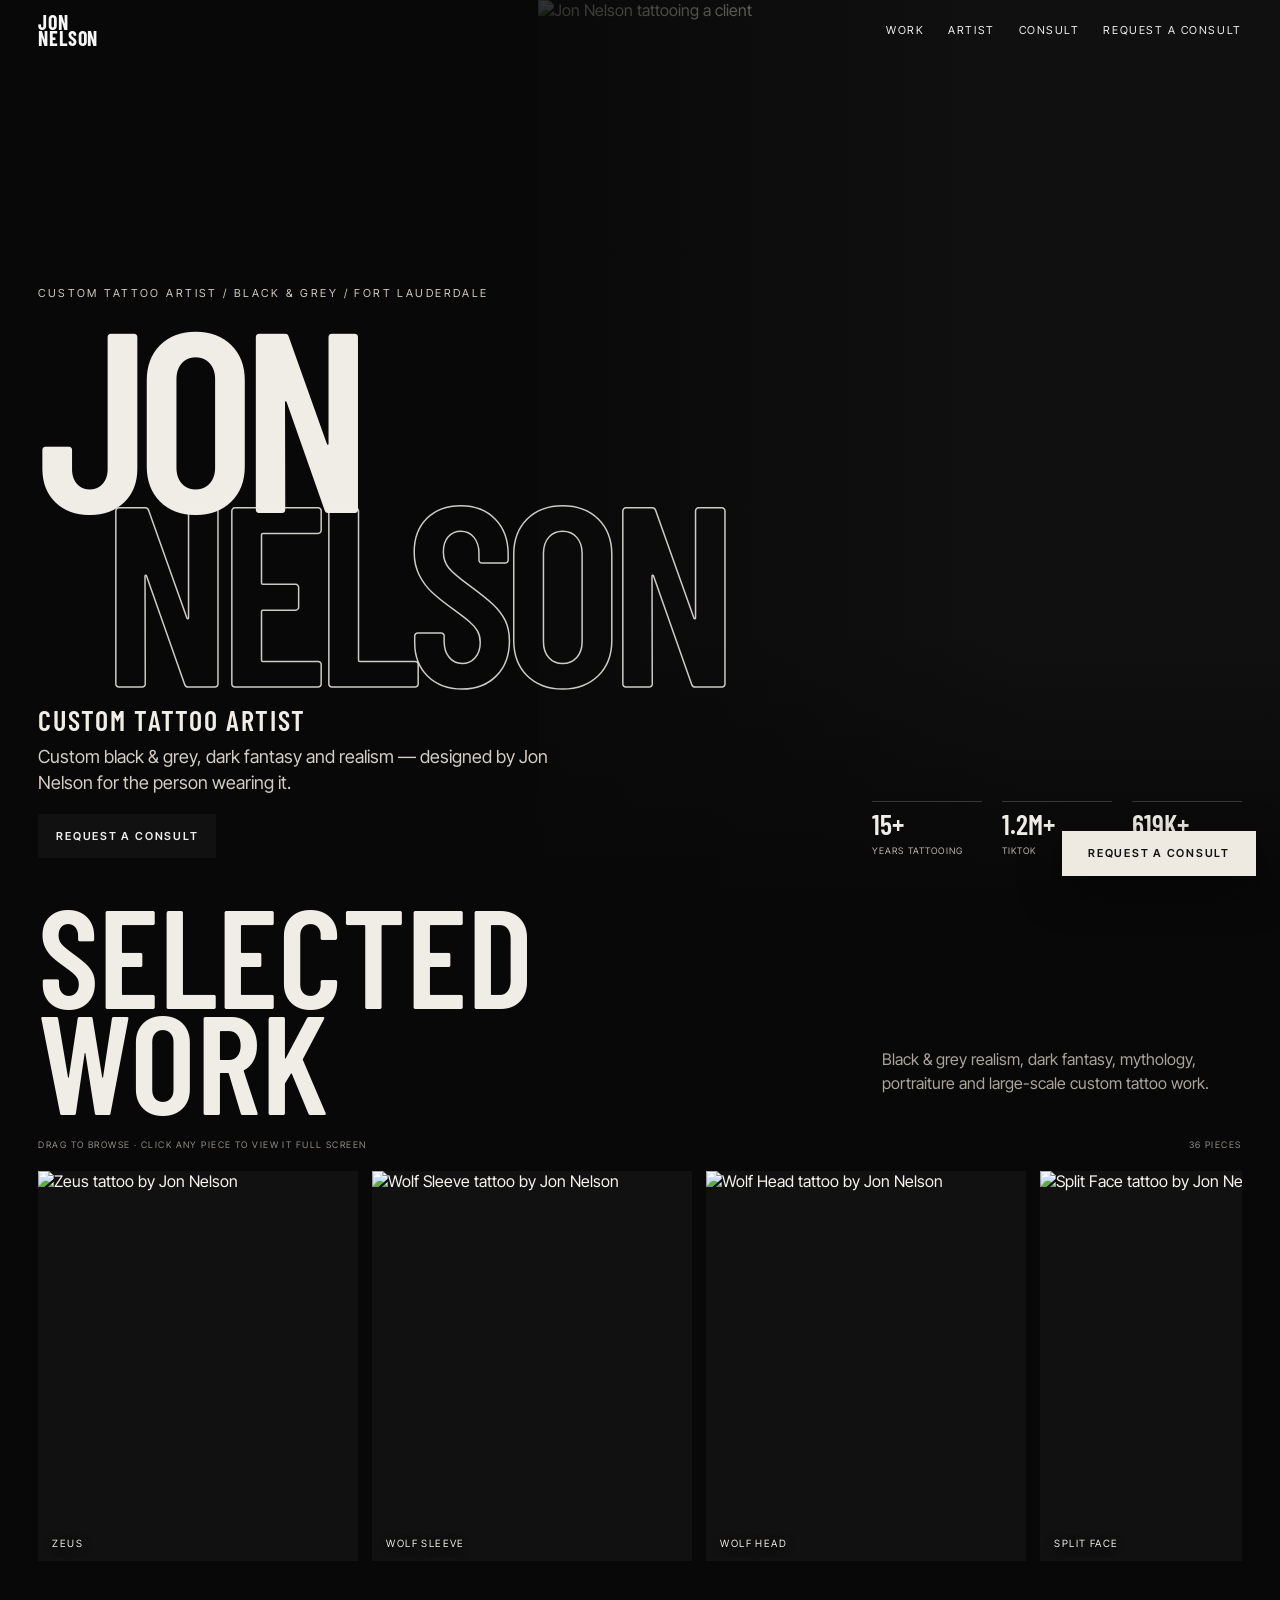
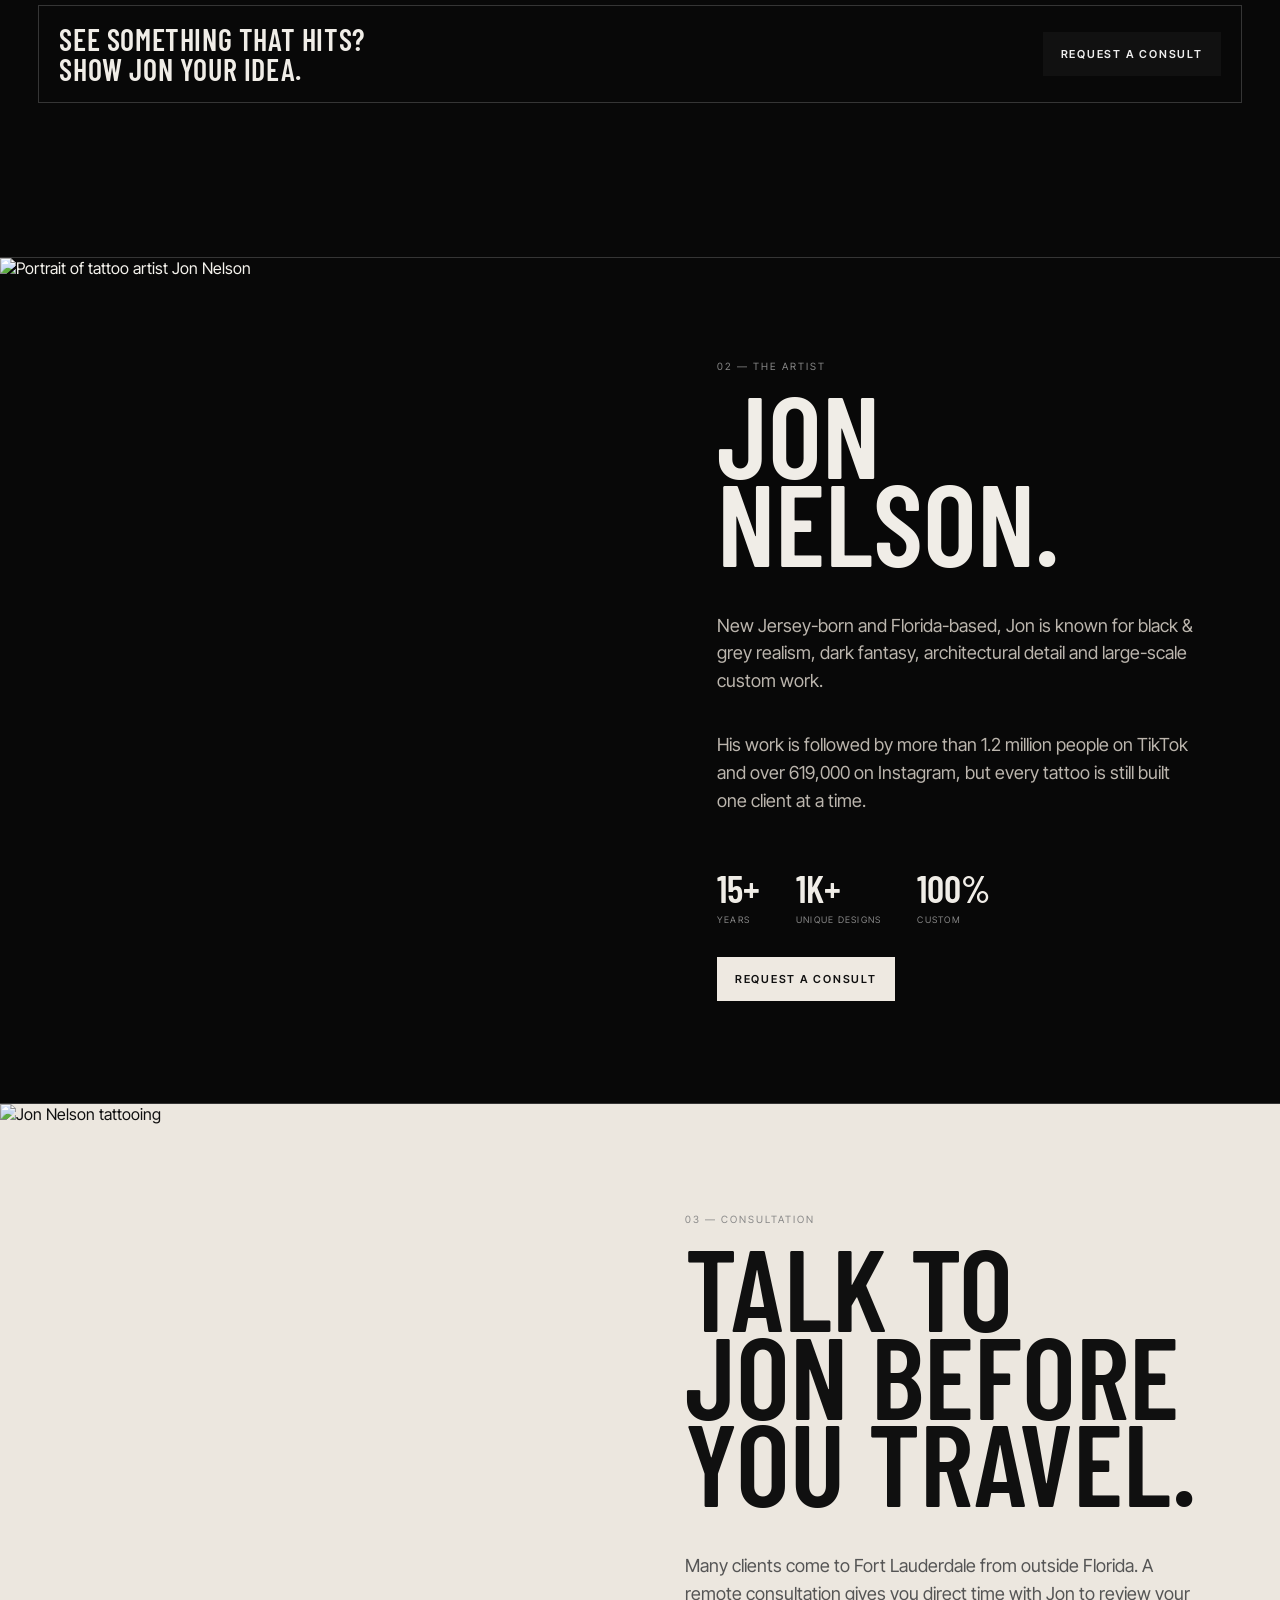
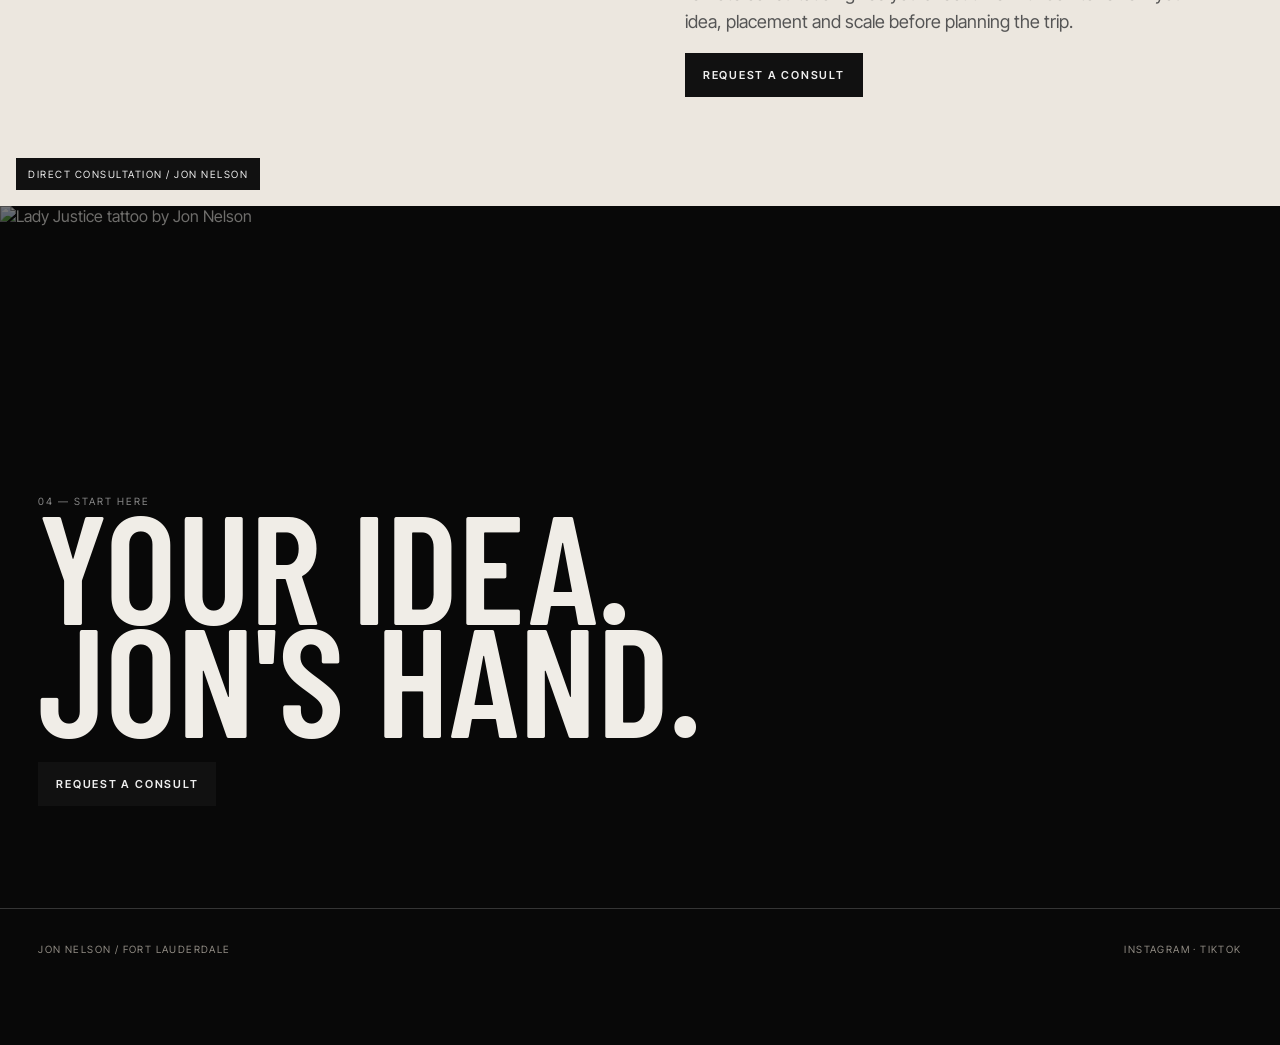
==== commit 26b11d04: "desktop slider + ios lightbox fix" ====
--- a/jon-nelson/index.html
+++ b/jon-nelson/index.html
@@ -162,7 +162,7 @@
       .manifest{padding:26vw 16px}.manifest p{font-size:clamp(46px,15vw,68px)}
       .work{padding:0 0 24vw}.workHead{display:block;padding:0 16px;margin-bottom:14px}.workHead h2{font-size:76px}.workHead p{font-size:14px}
       .galleryMeta{padding:0 16px;margin-bottom:11px}.galleryMeta .desktopHint{display:none}.galleryControls{display:flex}.galleryControl{width:42px;height:42px}
-      .grid{display:flex;gap:12px;overflow-x:auto;overscroll-behavior-x:contain;scroll-snap-type:x mandatory;scroll-padding:16px;padding:3px 16px 14px;-webkit-overflow-scrolling:touch;scrollbar-width:none;touch-action:pan-x}
+      .grid{display:flex;gap:12px;overflow-x:auto;overscroll-behavior-x:contain;scroll-snap-type:x mandatory;scroll-padding:16px;padding:3px 16px 14px;scrollbar-width:none;touch-action:pan-x}
       .grid::-webkit-scrollbar{display:none}
       .piece,.p1,.p2,.p3,.p4,.p5,.p6,.p7,.p8,.p9,.p10,.p11{flex:0 0 calc(100vw - 52px);max-width:calc(100vw - 52px);grid-column:auto;aspect-ratio:.78;margin:0;transform:none;scroll-snap-align:center;scroll-snap-stop:always}
       .piece:after{content:'TAP TO OPEN';opacity:1;transform:none;top:9px;right:9px;background:rgba(0,0,0,.52)}
@@ -224,7 +224,7 @@
     /* --- sliding consultation panel (CSS :target, no JS) --- */
     #estimate{position:fixed;top:0;right:0;bottom:0;width:min(720px,100%);z-index:200;
       background:#eee9e1;color:#111;padding:92px clamp(18px,5vw,60px) 72px;overflow-y:auto;
-      -webkit-overflow-scrolling:touch;max-width:none;margin:0;
+      max-width:none;margin:0;
       transform:translateX(102%);visibility:hidden;
       transition:transform .42s cubic-bezier(.16,1,.3,1),visibility .42s;
       box-shadow:-30px 0 80px rgba(0,0,0,.45)}
@@ -262,53 +262,74 @@
     /* --- CSS-only lightbox (:target, no JS) --- */
     .zoom{display:block;width:100%;height:100%}
     .lbShade,.lbClose,.lbNav,.lbCount{display:none}
-    .piece:target{position:fixed;inset:0;z-index:150;margin:0;aspect-ratio:auto;
+    #gallery .piece:target{position:fixed;inset:0;z-index:150;margin:0;aspect-ratio:auto;
       background:#050505;display:grid;place-items:center;overflow:visible;cursor:default;
       /* on mobile .piece is a scroll-snap carousel slide capped at calc(100vw - 52px);
          a fixed overlay has to shed all of that or it opens 52px short */
       width:auto;max-width:none;min-width:0;flex:none;grid-column:auto;
       transform:none;scroll-snap-align:none;scroll-snap-stop:normal}
-    .piece:target .lbShade{display:block;position:fixed;inset:0;z-index:1}
-    .piece:target .zoom{position:relative;z-index:2;width:auto;height:auto;
+    #gallery .piece:target .lbShade{display:block;position:fixed;inset:0;z-index:1}
+    #gallery .piece:target .zoom{position:relative;z-index:2;width:auto;height:auto;
       max-width:100%;max-height:100svh;display:grid;place-items:center;cursor:zoom-out;padding:58px 68px 78px}
-    .piece:target img{width:auto;height:auto;max-width:100%;max-height:calc(100svh - 136px);
+    #gallery .piece:target img{width:auto;height:auto;max-width:100%;max-height:calc(100svh - 136px);
       object-fit:contain;filter:none;transform:none}
-    .piece:target:hover img{transform:none}
-    .piece:target:after{display:none}
-    .piece:target .cap{position:fixed;left:18px;bottom:max(20px,env(safe-area-inset-bottom));
+    #gallery .piece:target:hover img{transform:none}
+    #gallery .piece:target:after{display:none}
+    #gallery .piece:target .cap{position:fixed;left:18px;bottom:max(20px,env(safe-area-inset-bottom));
       right:auto;z-index:3;color:#f0ede7;font-size:11px;text-shadow:none}
-    .piece:target .lbCount{display:block;position:fixed;right:18px;
+    #gallery .piece:target .lbCount{display:block;position:fixed;right:18px;
       bottom:max(20px,env(safe-area-inset-bottom));z-index:3;color:#aaa49b;
       font-size:10px;letter-spacing:.15em;text-transform:uppercase}
-    .piece:target .lbClose{display:grid;place-items:center;position:fixed;
+    #gallery .piece:target .lbClose{display:grid;place-items:center;position:fixed;
       top:max(14px,env(safe-area-inset-top));right:16px;z-index:4;
       min-width:46px;height:46px;padding:0 12px;border:1px solid rgba(255,255,255,.32);
       background:rgba(0,0,0,.55);color:#fff;text-decoration:none;
       font-size:9px;letter-spacing:.15em;text-transform:uppercase}
-    .piece:target .lbNav{display:grid;place-items:center;position:fixed;top:50%;
+    #gallery .piece:target .lbNav{display:grid;place-items:center;position:fixed;top:50%;
       transform:translateY(-50%);z-index:4;width:52px;height:70px;
       border:1px solid rgba(255,255,255,.26);background:rgba(0,0,0,.48);
       color:#fff;text-decoration:none;font-size:34px;line-height:1}
-    .piece:target .lbPrev{left:14px}
-    .piece:target .lbNext{right:14px}
+    #gallery .piece:target .lbPrev{left:14px}
+    #gallery .piece:target .lbNext{right:14px}
     @media(max-width:760px){
-      .piece:target .zoom{padding:56px 8px 92px}
-      .piece:target img{max-height:calc(100svh - 152px)}
-      .piece:target .lbNav{top:auto;bottom:max(22px,env(safe-area-inset-bottom));
+      #gallery .piece:target .zoom{padding:56px 8px 92px}
+      #gallery .piece:target img{max-height:calc(100svh - 152px)}
+      #gallery .piece:target .lbNav{top:auto;bottom:max(22px,env(safe-area-inset-bottom));
         transform:none;width:48px;height:48px;font-size:30px}
-      .piece:target .cap{left:0;right:0;text-align:center;
+      #gallery .piece:target .cap{left:0;right:0;text-align:center;
         bottom:max(80px,calc(env(safe-area-inset-bottom) + 62px))}
-      .piece:target .lbCount{left:0;right:0;text-align:center;
+      #gallery .piece:target .lbCount{left:0;right:0;text-align:center;
         bottom:max(62px,calc(env(safe-area-inset-bottom) + 44px))}
     }
 
-    .galleryMeta{display:flex;align-items:center;justify-content:space-between;gap:16px;
+    .galleryMeta{display:flex;align-items:baseline;justify-content:space-between;gap:16px;
       margin:0 0 18px;color:#938d85;font-size:9px;letter-spacing:.16em;text-transform:uppercase}
+    .galleryMeta span{white-space:nowrap}
     .galleryMeta .mobileHint{display:none}
     @media(max-width:760px){
-      .galleryMeta{padding:0 16px;margin-bottom:11px}
+      /* the long hint wrapped onto two lines and pushed "36 pieces" into a
+         second column of its own — both have to stay single-line here */
+      .galleryMeta{padding:0 16px;margin-bottom:11px;gap:10px;font-size:8.5px;letter-spacing:.13em}
       .galleryMeta .desktopHint{display:none}
       .galleryMeta .mobileHint{display:inline}
+    }
+
+    @media(min-width:761px){
+      /* desktop: the same sliding gallery as mobile. NOTE: a CSS comment must
+         never sit immediately BEFORE an @media block — the importer's scoper
+         folds it into the at-rule's prelude, the whole block is emitted as an
+         invalid selector, and every rule inside it silently does nothing. */
+      .work .grid{display:flex;grid-template-columns:none;gap:14px;
+        overflow-x:auto;overscroll-behavior-x:contain;scroll-snap-type:x mandatory;
+        padding:3px 0 20px;
+        scrollbar-width:thin;scrollbar-color:var(--a) rgba(255,255,255,.10)}
+      .work .grid .piece{flex:0 0 clamp(260px,25vw,400px);width:auto;max-width:none;
+        grid-column:auto;aspect-ratio:.82;margin:0;scroll-snap-align:start}
+      /* a mouse wheel cannot scroll a horizontal container, so the scrollbar is
+         the only affordance those visitors have — keep it, just make it quiet */
+      .work .grid::-webkit-scrollbar{height:3px}
+      .work .grid::-webkit-scrollbar-track{background:rgba(255,255,255,.10)}
+      .work .grid::-webkit-scrollbar-thumb{background:var(--a)}
     }
   </style>
 </head>
@@ -338,7 +359,7 @@
 
     <section class="work" id="work">
       <div class="workHead"><h2>SELECTED<br>WORK</h2><p>Black &amp; grey realism, dark fantasy, mythology, portraiture and large-scale custom tattoo work.</p></div>
-      <div class="galleryMeta"><span class="desktopHint">Select any image to view it full screen</span><span class="mobileHint">Swipe the gallery · tap any piece to open it</span><span class="galleryTotal">36 pieces</span></div>
+      <div class="galleryMeta"><span class="desktopHint">Drag to browse · click any piece to view it full screen</span><span class="mobileHint">Swipe to browse</span><span class="galleryTotal">36 pieces</span></div>
       <div class="grid" id="gallery" aria-label="Jon Nelson tattoo gallery">
         <figure class="piece" id="p1"><a class="zoom" href="#p1" aria-label="View Zeus tattoo by Jon Nelson full screen"><img src="https://cdn.prod.website-files.com/6692f96cc16e92e88e87f0fe/67035af0cdec0bfd099ef252_Zeus.jpg" alt="Zeus tattoo by Jon Nelson" decoding="async"></a><figcaption class="cap">Zeus</figcaption><a class="lbShade" href="#work" aria-label="Close full screen"></a><a class="lbClose" href="#work" aria-label="Close full screen">Close &times;</a><a class="lbNav lbPrev" href="#p36" aria-label="Previous tattoo">&lsaquo;</a><a class="lbNav lbNext" href="#p2" aria-label="Next tattoo">&rsaquo;</a><span class="lbCount">01 / 36</span></figure>
         <figure class="piece" id="p2"><a class="zoom" href="#p2" aria-label="View Wolf Sleeve tattoo by Jon Nelson full screen"><img src="https://cdn.prod.website-files.com/6692f96cc16e92e88e87f0fe/67035ae302d63e122590d3e3_Wolf-sleeve.jpg" alt="Wolf Sleeve tattoo by Jon Nelson" decoding="async"></a><figcaption class="cap">Wolf Sleeve</figcaption><a class="lbShade" href="#work" aria-label="Close full screen"></a><a class="lbClose" href="#work" aria-label="Close full screen">Close &times;</a><a class="lbNav lbPrev" href="#p1" aria-label="Previous tattoo">&lsaquo;</a><a class="lbNav lbNext" href="#p3" aria-label="Next tattoo">&rsaquo;</a><span class="lbCount">02 / 36</span></figure>
